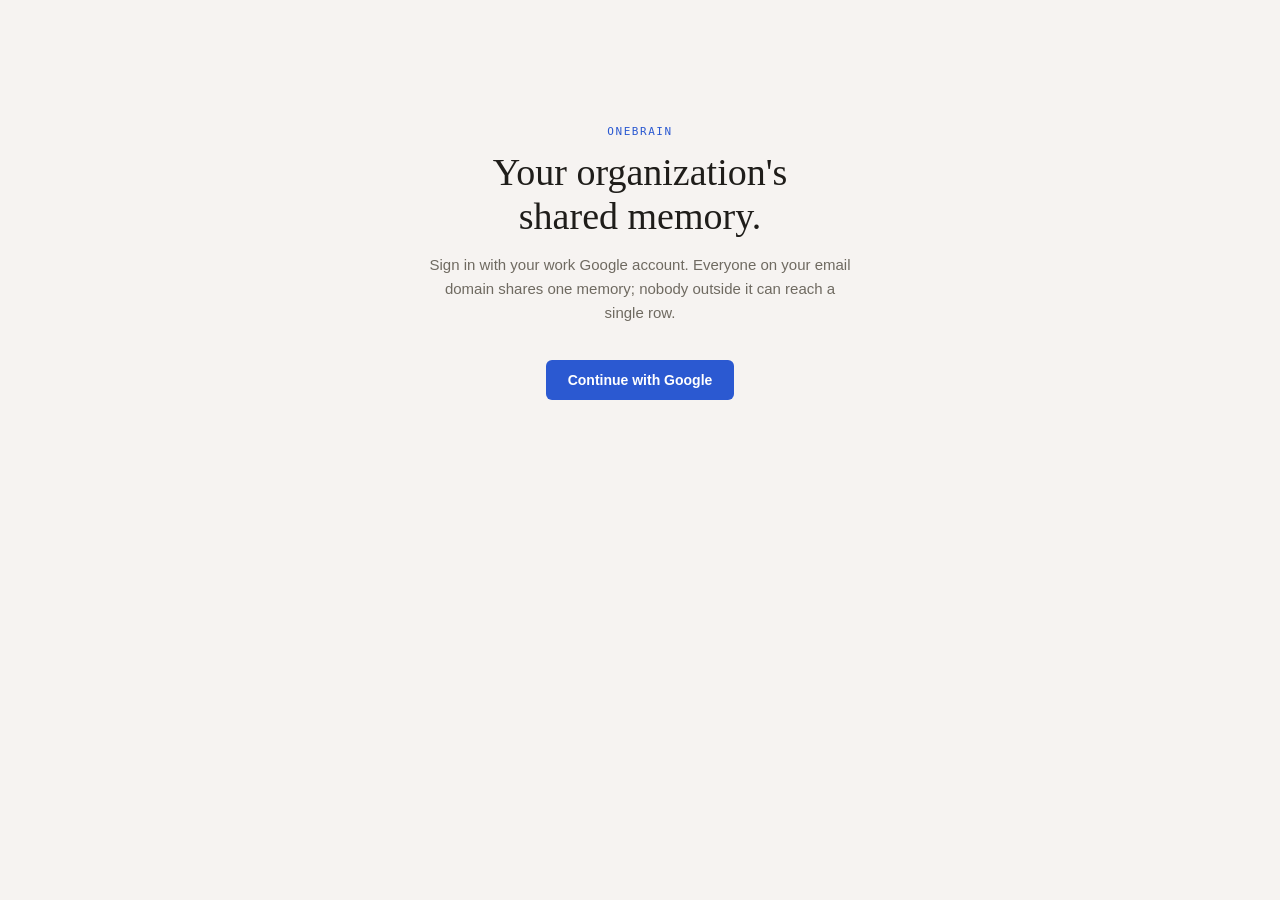
==== index.html @ c061d456 "one app: index is a pure sign-in router; the shell UI retires" ====
<!doctype html>
<html lang="en">
<head>
<meta charset="utf-8" />
<meta name="viewport" content="width=device-width, initial-scale=1" />
<meta name="color-scheme" content="light" />
<meta name="theme-color" content="#f6f3f1" />
<link rel="icon" href="data:image/svg+xml,%3Csvg xmlns='http://www.w3.org/2000/svg' viewBox='0 0 32 32'%3E%3Cpath d='M16 3 30 27H2Z' fill='%232b59d1'/%3E%3C/svg%3E" />
<title>OneBrain</title>
<meta name="description" content="Your organization's shared memory." />
<style>
  :root{--paper:#f6f3f1;--ink:#1f1d1a;--muted:#6f6a61;--lake:#2b59d1;
    --serif:"Source Serif 4",Georgia,serif;
    --mono:"IBM Plex Mono",ui-monospace,Menlo,monospace;
    --sans:-apple-system,BlinkMacSystemFont,"Segoe UI",Roboto,Helvetica,Arial,sans-serif}
  body{margin:0;background:var(--paper);color:var(--ink);font:16px/1.6 var(--sans)}
  main{max-width:430px;margin:14vh auto;padding:0 24px;text-align:center}
  .eyebrow{font:500 11px/1 var(--mono);letter-spacing:.14em;text-transform:uppercase;color:var(--lake)}
  h1{font:400 38px/1.15 var(--serif);margin:14px 0 12px;text-wrap:balance}
  p{color:var(--muted);font-size:15px}
  button{font:600 14px var(--sans);background:var(--lake);color:#fff;border:0;border-radius:6px;
    padding:12px 22px;cursor:pointer;margin-top:20px}
  button:focus-visible{outline:2px solid var(--lake);outline-offset:2px}
  .status{font-size:13px;color:var(--muted);min-height:1.2em;margin-top:12px}
</style>
</head>
<body>
<main>
  <p class="eyebrow">OneBrain</p>
  <h1>Your organization's shared&nbsp;memory.</h1>
  <p>Sign in with your work Google account. Everyone on your email domain shares
    one memory; nobody outside it can reach a single row.</p>
  <button id="google">Continue with Google</button>
  <p class="status" id="status"></p>
</main>
<script type="module">
  // Pure entrance: sign in, then route — unfinished org -> the setup wizard,
  // established org -> the dashboard. One app, one look.
  import { createClient } from "https://esm.sh/@supabase/supabase-js@2";
  const SUPA = "https://epjkzltwyfexiunbmbel.supabase.co";
  const cfg = await fetch(`${SUPA}/functions/v1/api/config`).then((r) => r.json());
  const sb = createClient(cfg.supabase_url, cfg.supabase_anon_key);
  const st = document.getElementById("status");

  async function route() {
    const { data: { session } } = await sb.auth.getSession();
    if (!session) return false;
    st.textContent = "Signed in — loading…";
    try {
      const { data: ob } = await sb.from("onboarding").select("completed_at").maybeSingle();
      location.replace(ob?.completed_at ? "./app.html" : "./onboard.html");
    } catch {
      location.replace("./app.html");
    }
    return true;
  }

  document.getElementById("google").addEventListener("click", async () => {
    st.textContent = "Redirecting to Google…";
    const { error } = await sb.auth.signInWithOAuth({
      provider: "google",
      options: { redirectTo: location.origin + location.pathname },
    });
    if (error) st.textContent = error.message;
  });

  if (!(await route())) sb.auth.onAuthStateChange((_e, s) => { if (s) route(); });
</script>
</body>
</html>
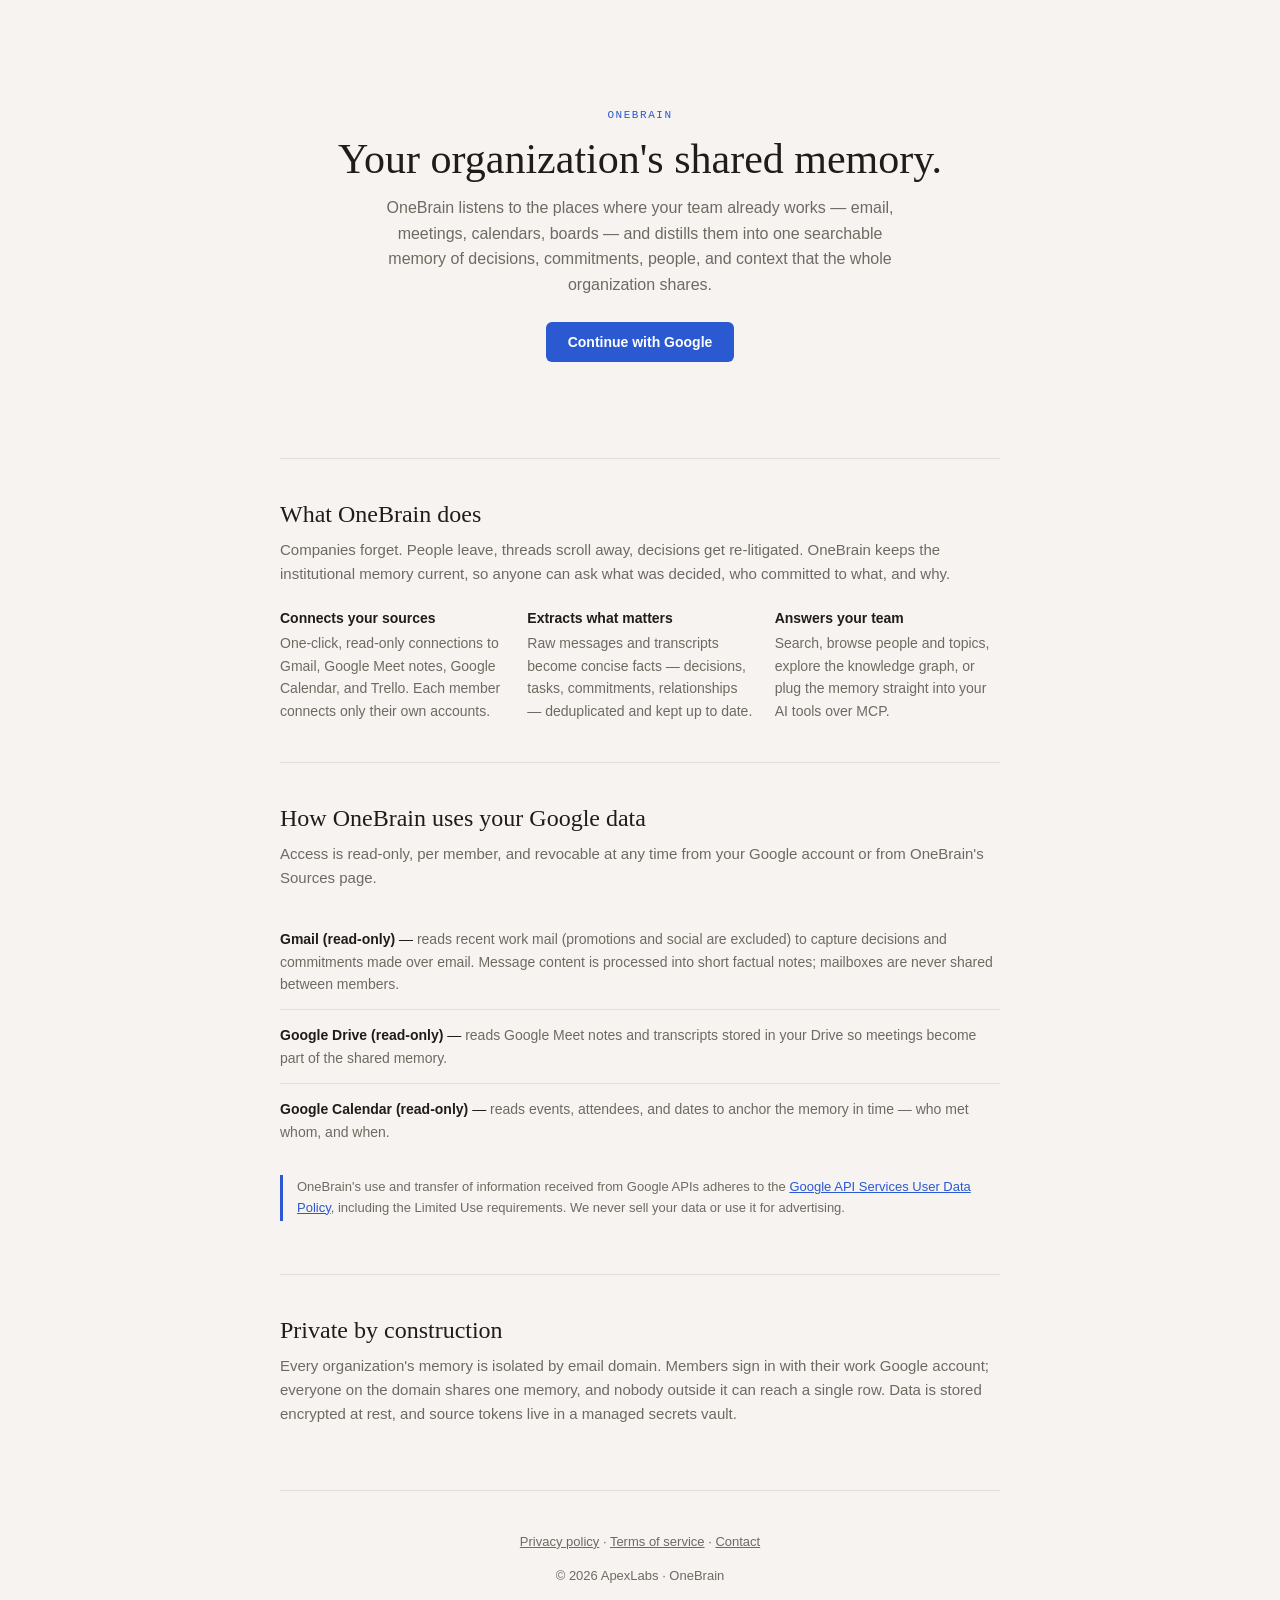
==== commit 724f15e9: "sync from apxlbz/onebrain@6553599da48b95d5b0bb5cdc28d0bb2866c44f01" ====
--- a/index.html
+++ b/index.html
@@ -6,39 +6,118 @@
 <meta name="color-scheme" content="light" />
 <meta name="theme-color" content="#f6f3f1" />
 <link rel="icon" href="data:image/svg+xml,%3Csvg xmlns='http://www.w3.org/2000/svg' viewBox='0 0 32 32'%3E%3Cpath d='M16 3 30 27H2Z' fill='%232b59d1'/%3E%3C/svg%3E" />
-<title>OneBrain</title>
-<meta name="description" content="Your organization's shared memory." />
+<title>OneBrain — your organization's shared memory</title>
+<meta name="description" content="OneBrain turns your team's email, meetings, calendar, and boards into one searchable organizational memory — decisions, commitments, and context, available to everyone on your domain." />
 <style>
-  :root{--paper:#f6f3f1;--ink:#1f1d1a;--muted:#6f6a61;--lake:#2b59d1;
+  :root{--paper:#f6f3f1;--ink:#1f1d1a;--muted:#6f6a61;--lake:#2b59d1;--line:#e4ded6;
     --serif:"Source Serif 4",Georgia,serif;
     --mono:"IBM Plex Mono",ui-monospace,Menlo,monospace;
     --sans:-apple-system,BlinkMacSystemFont,"Segoe UI",Roboto,Helvetica,Arial,sans-serif}
   body{margin:0;background:var(--paper);color:var(--ink);font:16px/1.6 var(--sans)}
-  main{max-width:430px;margin:14vh auto;padding:0 24px;text-align:center}
+  a{color:var(--lake)}
+  main{max-width:720px;margin:0 auto;padding:0 24px}
+  header.hero{text-align:center;padding:11vh 0 56px}
   .eyebrow{font:500 11px/1 var(--mono);letter-spacing:.14em;text-transform:uppercase;color:var(--lake)}
-  h1{font:400 38px/1.15 var(--serif);margin:14px 0 12px;text-wrap:balance}
-  p{color:var(--muted);font-size:15px}
+  h1{font:400 42px/1.15 var(--serif);margin:14px 0 12px;text-wrap:balance}
+  .sub{color:var(--muted);font-size:16px;max-width:520px;margin:0 auto}
   button{font:600 14px var(--sans);background:var(--lake);color:#fff;border:0;border-radius:6px;
-    padding:12px 22px;cursor:pointer;margin-top:20px}
+    padding:12px 22px;cursor:pointer;margin-top:24px}
   button:focus-visible{outline:2px solid var(--lake);outline-offset:2px}
   .status{font-size:13px;color:var(--muted);min-height:1.2em;margin-top:12px}
+  section{border-top:1px solid var(--line);padding:40px 0}
+  h2{font:400 24px/1.3 var(--serif);margin:0 0 8px}
+  .lead{color:var(--muted);margin:0 0 24px;font-size:15px}
+  .grid{display:grid;grid-template-columns:repeat(auto-fit,minmax(200px,1fr));gap:22px}
+  .cell h3{font:600 14px var(--sans);margin:0 0 6px}
+  .cell p{color:var(--muted);font-size:14px;margin:0}
+  ul.data{list-style:none;margin:0;padding:0}
+  ul.data li{padding:14px 0;border-bottom:1px solid var(--line);font-size:14px}
+  ul.data li:last-child{border-bottom:0}
+  ul.data b{font-weight:600}
+  ul.data span{color:var(--muted)}
+  .limited{font-size:13px;color:var(--muted);border-left:3px solid var(--lake);
+    padding:2px 0 2px 14px;margin-top:18px}
+  footer{border-top:1px solid var(--line);padding:28px 0 48px;text-align:center;
+    color:var(--muted);font-size:13px}
+  footer a{color:var(--muted)}
 </style>
 </head>
 <body>
 <main>
-  <p class="eyebrow">OneBrain</p>
-  <h1>Your organization's shared&nbsp;memory.</h1>
-  <p>Sign in with your work Google account. Everyone on your email domain shares
-    one memory; nobody outside it can reach a single row.</p>
-  <button id="google">Continue with Google</button>
-  <p class="status" id="status"></p>
+  <header class="hero">
+    <p class="eyebrow">OneBrain</p>
+    <h1>Your organization's shared&nbsp;memory.</h1>
+    <p class="sub">OneBrain listens to the places where your team already works — email,
+      meetings, calendars, boards — and distills them into one searchable memory of
+      decisions, commitments, people, and context that the whole organization shares.</p>
+    <button id="google">Continue with Google</button>
+    <p class="status" id="status"></p>
+  </header>
+
+  <section>
+    <h2>What OneBrain does</h2>
+    <p class="lead">Companies forget. People leave, threads scroll away, decisions get
+      re-litigated. OneBrain keeps the institutional memory current, so anyone can ask
+      what was decided, who committed to what, and why.</p>
+    <div class="grid">
+      <div class="cell">
+        <h3>Connects your sources</h3>
+        <p>One-click, read-only connections to Gmail, Google Meet notes, Google Calendar,
+          and Trello. Each member connects only their own accounts.</p>
+      </div>
+      <div class="cell">
+        <h3>Extracts what matters</h3>
+        <p>Raw messages and transcripts become concise facts — decisions, tasks,
+          commitments, relationships — deduplicated and kept up to date.</p>
+      </div>
+      <div class="cell">
+        <h3>Answers your team</h3>
+        <p>Search, browse people and topics, explore the knowledge graph, or plug the
+          memory straight into your AI tools over MCP.</p>
+      </div>
+    </div>
+  </section>
+
+  <section id="google-data">
+    <h2>How OneBrain uses your Google data</h2>
+    <p class="lead">Access is read-only, per member, and revocable at any time from your
+      Google account or from OneBrain's Sources page.</p>
+    <ul class="data">
+      <li><b>Gmail (read-only)</b> — <span>reads recent work mail (promotions and social
+        are excluded) to capture decisions and commitments made over email. Message
+        content is processed into short factual notes; mailboxes are never shared
+        between members.</span></li>
+      <li><b>Google Drive (read-only)</b> — <span>reads Google Meet notes and transcripts
+        stored in your Drive so meetings become part of the shared memory.</span></li>
+      <li><b>Google Calendar (read-only)</b> — <span>reads events, attendees, and dates to
+        anchor the memory in time — who met whom, and when.</span></li>
+    </ul>
+    <p class="limited">OneBrain's use and transfer of information received from Google APIs
+      adheres to the <a href="https://developers.google.com/terms/api-services-user-data-policy"
+      rel="noopener" target="_blank">Google API Services User Data Policy</a>, including the
+      Limited Use requirements. We never sell your data or use it for advertising.</p>
+  </section>
+
+  <section>
+    <h2>Private by construction</h2>
+    <p class="lead">Every organization's memory is isolated by email domain. Members sign
+      in with their work Google account; everyone on the domain shares one memory, and
+      nobody outside it can reach a single row. Data is stored encrypted at rest, and
+      source tokens live in a managed secrets vault.</p>
+  </section>
+
+  <footer>
+    <p><a href="./privacy.html">Privacy policy</a> · <a href="./terms.html">Terms of service</a>
+      · <a href="mailto:or@apxlbz.com">Contact</a></p>
+    <p>© 2026 ApexLabs · OneBrain</p>
+  </footer>
 </main>
 <script type="module">
-  // Pure entrance: sign in, then route — unfinished org -> the setup wizard,
-  // established org -> the dashboard. One app, one look.
+  // Public landing page. Signed-in visitors are routed onward — unfinished org
+  // -> the setup wizard, established org -> the dashboard. One app, one look.
   import { createClient } from "https://esm.sh/@supabase/supabase-js@2";
-  const SUPA = "https://epjkzltwyfexiunbmbel.supabase.co";
-  const cfg = await fetch(`${SUPA}/functions/v1/api/config`).then((r) => r.json());
+  import { FN } from "./env.js?v=1";
+  const cfg = await fetch(`${FN}/api/config`).then((r) => r.json());
   const sb = createClient(cfg.supabase_url, cfg.supabase_anon_key);
   const st = document.getElementById("status");
 
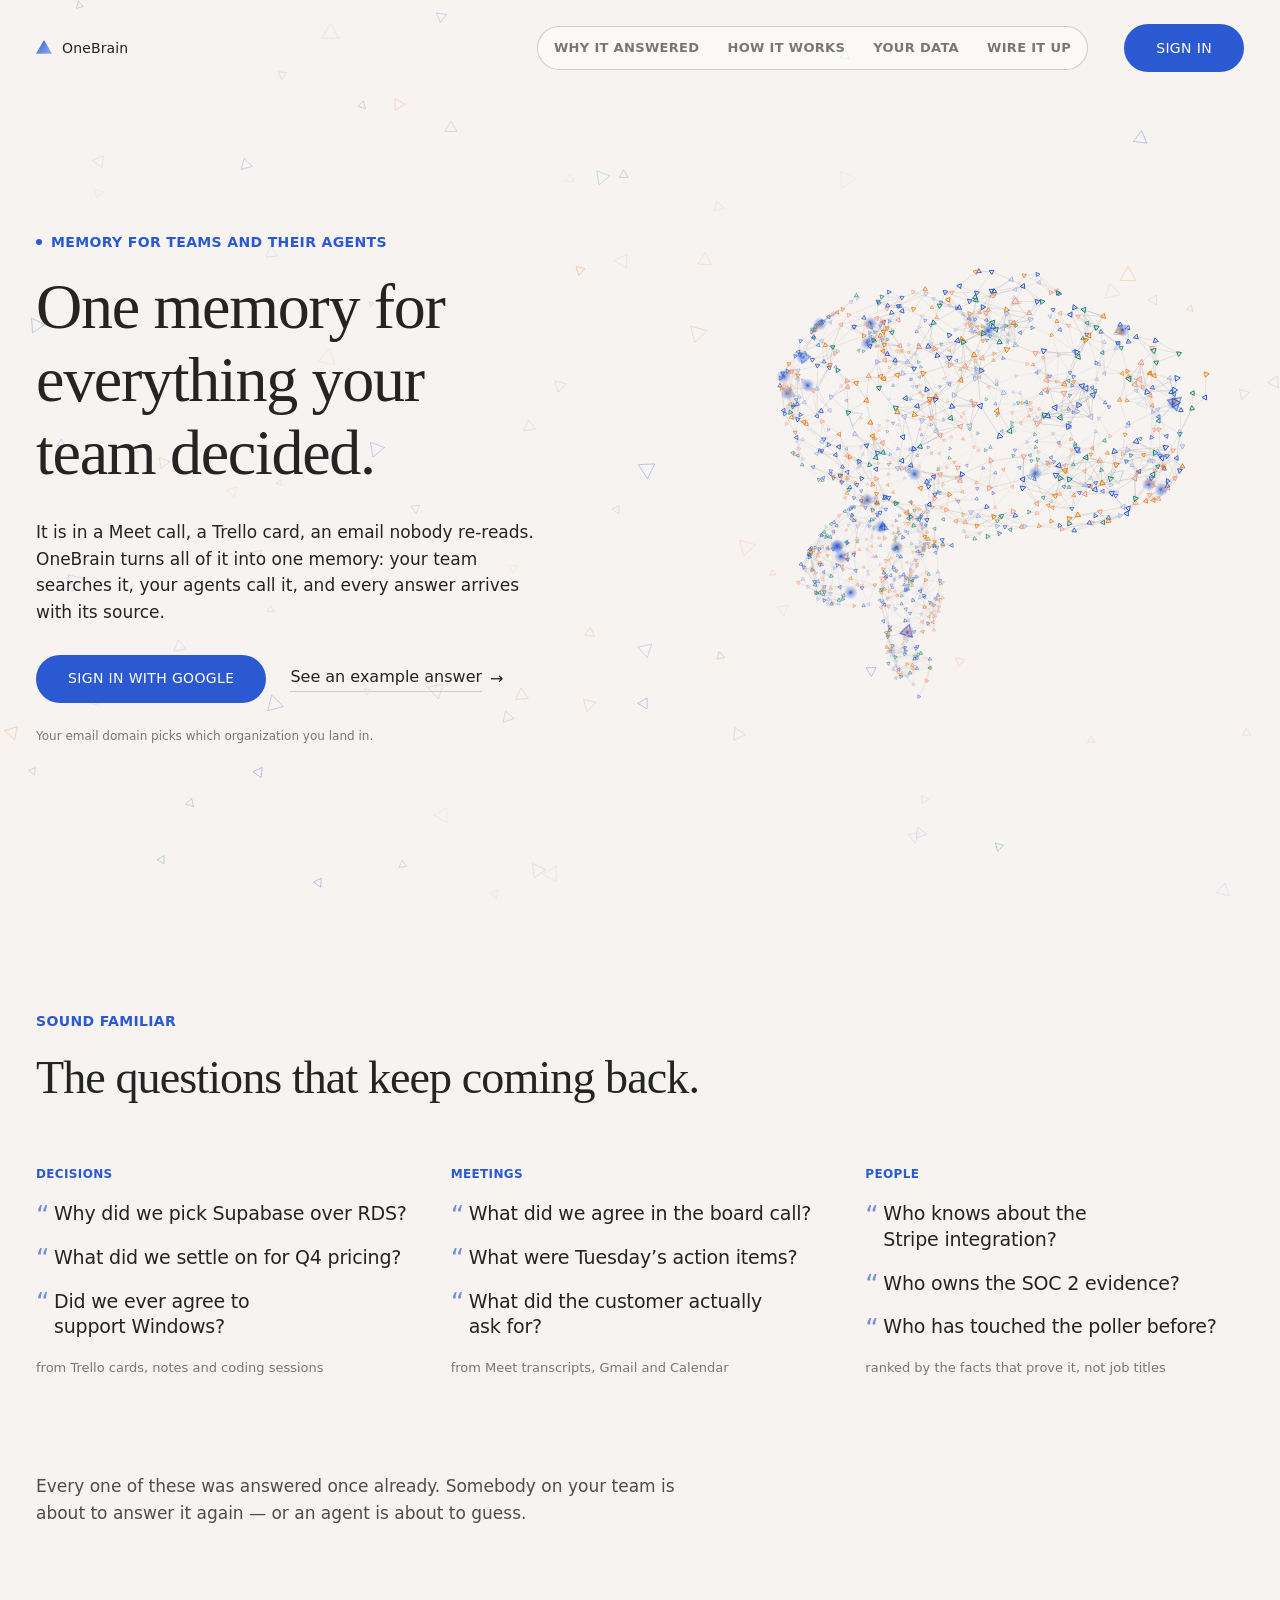
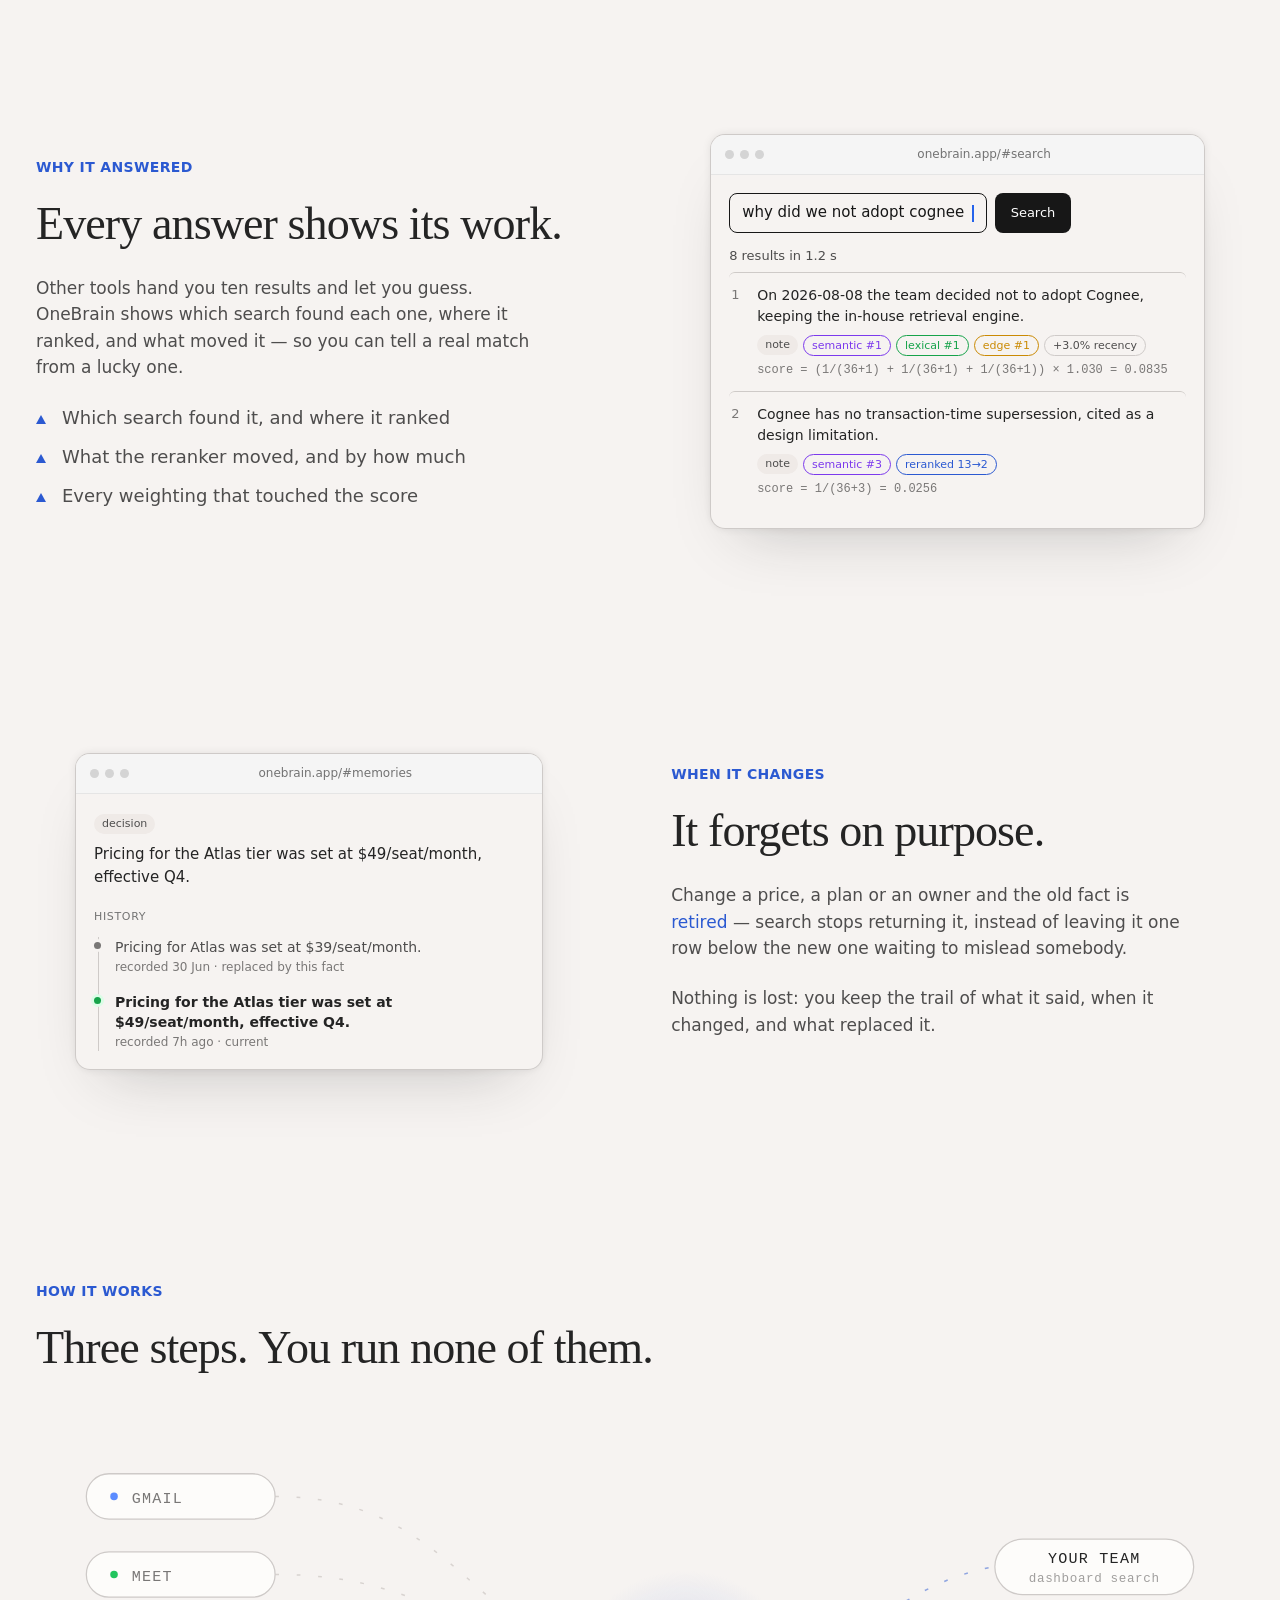
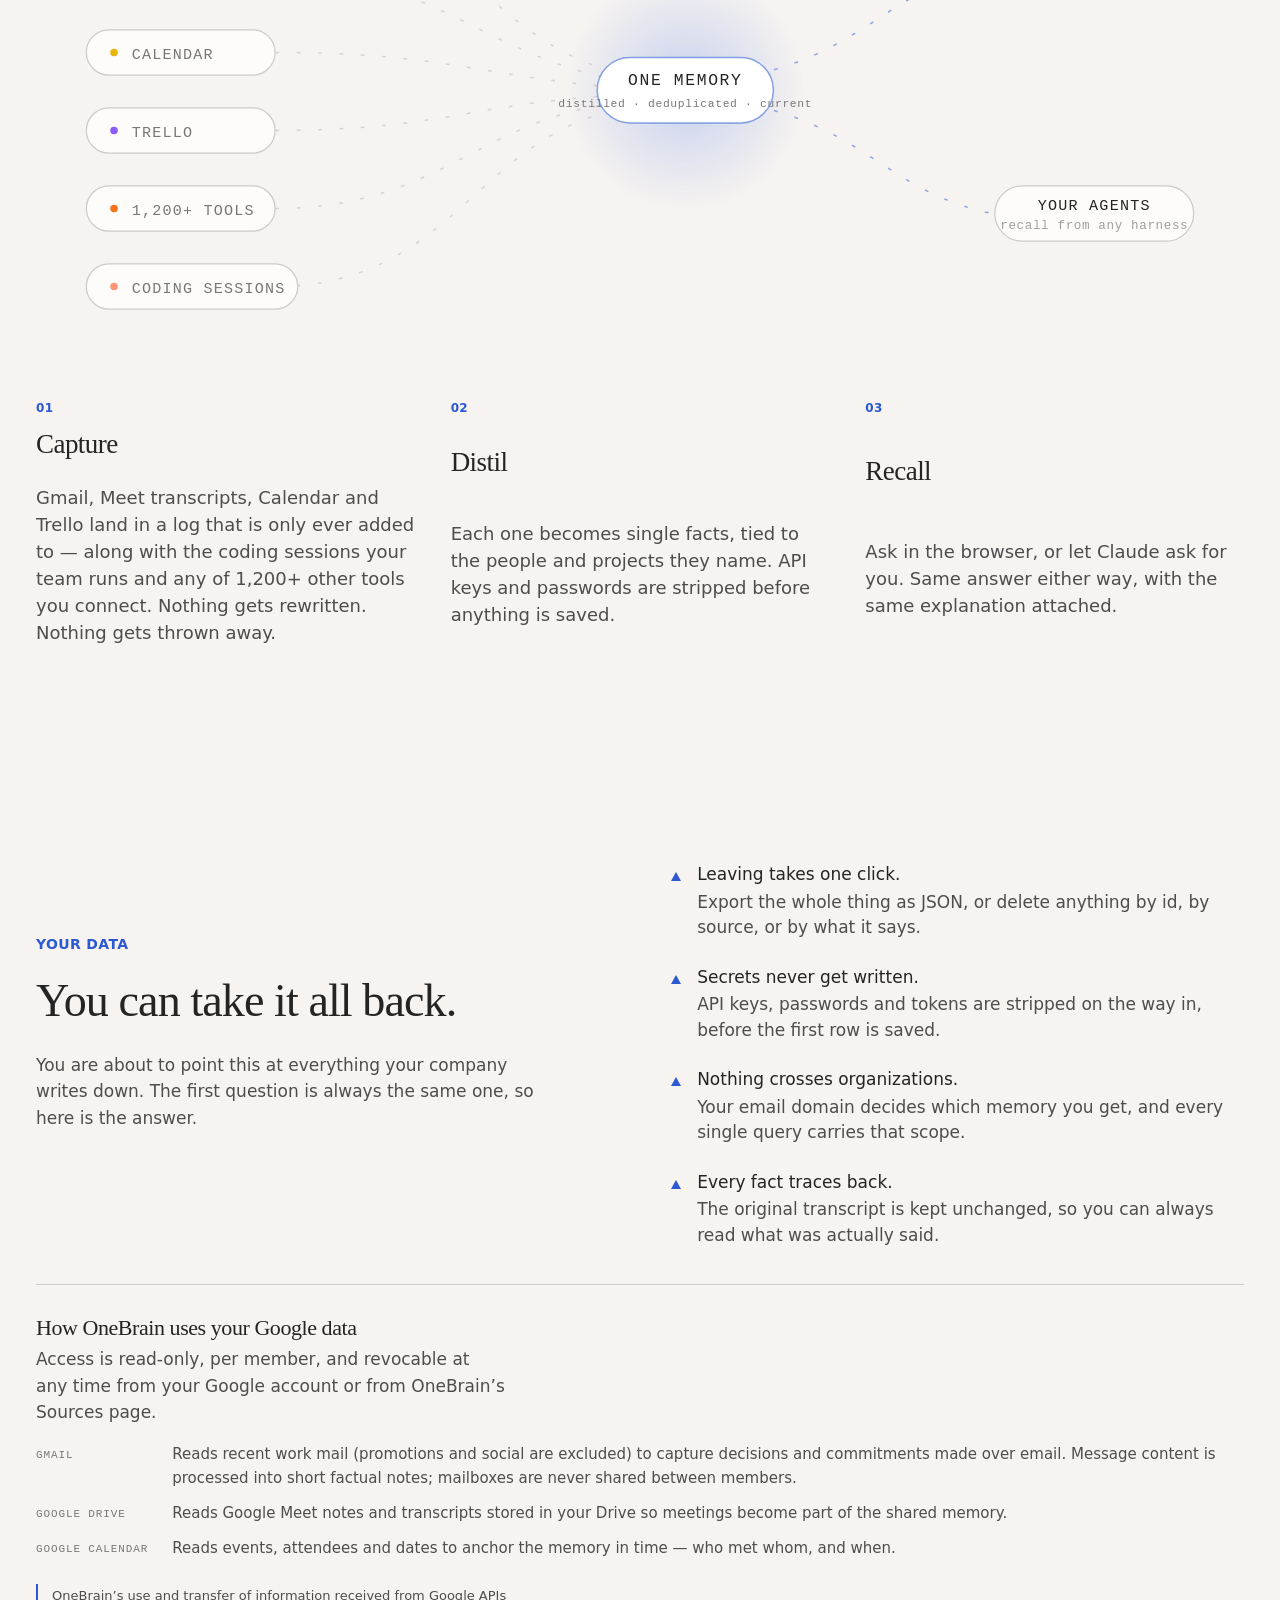
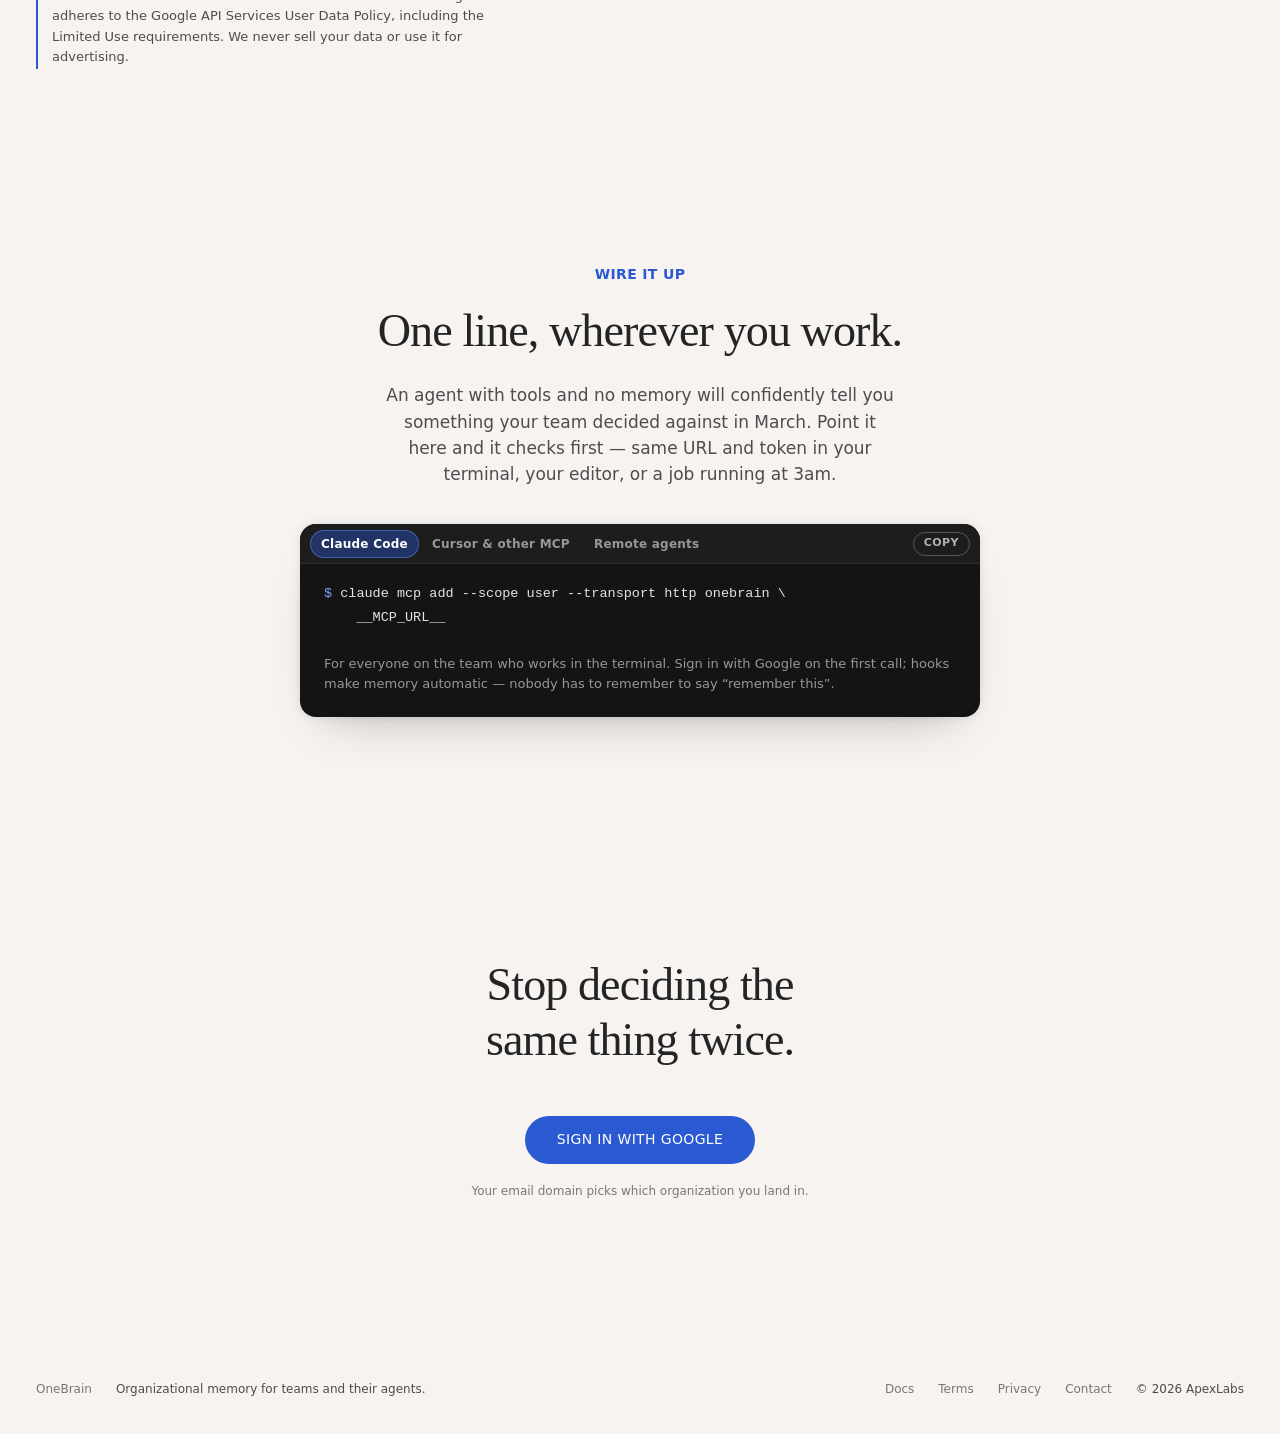
==== commit 2acaa5d2: "sync from apxlbz/onebrain@443e205cbefc21777c74fcb628991d5e7218bdd0" ====
--- a/index.html
+++ b/index.html
@@ -6,144 +6,480 @@
 <meta name="color-scheme" content="light" />
 <meta name="theme-color" content="#f6f3f1" />
 <link rel="icon" href="data:image/svg+xml,%3Csvg xmlns='http://www.w3.org/2000/svg' viewBox='0 0 32 32'%3E%3Cpath d='M16 3 30 27H2Z' fill='%232b59d1'/%3E%3C/svg%3E" />
-<title>OneBrain — your organization's shared memory</title>
-<meta name="description" content="OneBrain turns your team's email, meetings, calendar, and boards into one searchable organizational memory — decisions, commitments, and context, available to everyone on your domain." />
+<meta property="og:type" content="website" />
+<meta property="og:title" content="OneBrain — one memory for everything your team decided" />
+<meta property="og:description" content="One memory your team searches and your agents call. OneBrain turns Gmail, Google Meet, Calendar and Trello into answers that arrive with their source." />
+<title>OneBrain — one memory for everything your team decided</title>
+<meta name="description" content="One memory your team searches and your agents call. OneBrain turns Gmail, Google Meet, Calendar and Trello into answers that arrive with their source." />
+<link rel="stylesheet" href="./app.css?v=3" />
+<link rel="stylesheet" href="./home.css?v=3" />
 <style>
-  :root{--paper:#f6f3f1;--ink:#1f1d1a;--muted:#6f6a61;--lake:#2b59d1;--line:#e4ded6;
-    --serif:"Source Serif 4",Georgia,serif;
-    --mono:"IBM Plex Mono",ui-monospace,Menlo,monospace;
-    --sans:-apple-system,BlinkMacSystemFont,"Segoe UI",Roboto,Helvetica,Arial,sans-serif}
-  body{margin:0;background:var(--paper);color:var(--ink);font:16px/1.6 var(--sans)}
-  a{color:var(--lake)}
-  main{max-width:720px;margin:0 auto;padding:0 24px}
-  header.hero{text-align:center;padding:11vh 0 56px}
-  .eyebrow{font:500 11px/1 var(--mono);letter-spacing:.14em;text-transform:uppercase;color:var(--lake)}
-  h1{font:400 42px/1.15 var(--serif);margin:14px 0 12px;text-wrap:balance}
-  .sub{color:var(--muted);font-size:16px;max-width:520px;margin:0 auto}
-  button{font:600 14px var(--sans);background:var(--lake);color:#fff;border:0;border-radius:6px;
-    padding:12px 22px;cursor:pointer;margin-top:24px}
-  button:focus-visible{outline:2px solid var(--lake);outline-offset:2px}
-  .status{font-size:13px;color:var(--muted);min-height:1.2em;margin-top:12px}
-  section{border-top:1px solid var(--line);padding:40px 0}
-  h2{font:400 24px/1.3 var(--serif);margin:0 0 8px}
-  .lead{color:var(--muted);margin:0 0 24px;font-size:15px}
-  .grid{display:grid;grid-template-columns:repeat(auto-fit,minmax(200px,1fr));gap:22px}
-  .cell h3{font:600 14px var(--sans);margin:0 0 6px}
-  .cell p{color:var(--muted);font-size:14px;margin:0}
-  ul.data{list-style:none;margin:0;padding:0}
-  ul.data li{padding:14px 0;border-bottom:1px solid var(--line);font-size:14px}
-  ul.data li:last-child{border-bottom:0}
-  ul.data b{font-weight:600}
-  ul.data span{color:var(--muted)}
-  .limited{font-size:13px;color:var(--muted);border-left:3px solid var(--lake);
-    padding:2px 0 2px 14px;margin-top:18px}
-  footer{border-top:1px solid var(--line);padding:28px 0 48px;text-align:center;
-    color:var(--muted);font-size:13px}
-  footer a{color:var(--muted)}
+  /* The Google data-use disclosure Google's branding review requires. Set
+     as a hairline table inside the "Your data" band, in that band's voice. */
+  .gdata { margin-top:var(--u6); padding-top:var(--u5);
+    border-top:1px solid var(--color-ash-line); }
+  .gdata h3 { font-size:22px; font-weight:400; margin:0 0 6px; }
+  .gdata .lede { margin-bottom:var(--u3); }
+  .gdata dl { margin:0; display:grid; grid-template-columns:max-content 1fr;
+    gap:12px var(--u4); font-size:15px; font-weight:200; line-height:1.55; }
+  .gdata dt { font-family:ui-monospace, SFMono-Regular, Menlo, monospace;
+    font-size:11px; letter-spacing:.08em; text-transform:uppercase;
+    color:var(--color-ash-gray); padding-top:4px; white-space:nowrap; }
+  .gdata dd { margin:0; color:var(--color-silver-mist); }
+  .limited { font-size:13px; line-height:1.55; color:var(--color-silver-mist);
+    border-left:2px solid var(--color-electric-iris); padding:2px 0 2px 14px;
+    margin:var(--u4) 0 0; max-width:60ch; }
+  .foot .copy { margin-left:0; }
+  @media (max-width:640px) { .gdata dl { grid-template-columns:1fr; gap:4px; }
+    .gdata dd { margin-bottom:10px; } }
 </style>
 </head>
-<body>
-<main>
-  <header class="hero">
-    <p class="eyebrow">OneBrain</p>
-    <h1>Your organization's shared&nbsp;memory.</h1>
-    <p class="sub">OneBrain listens to the places where your team already works — email,
-      meetings, calendars, boards — and distills them into one searchable memory of
-      decisions, commitments, people, and context that the whole organization shares.</p>
-    <button id="google">Continue with Google</button>
-    <p class="status" id="status"></p>
-  </header>
-
-  <section>
-    <h2>What OneBrain does</h2>
-    <p class="lead">Companies forget. People leave, threads scroll away, decisions get
-      re-litigated. OneBrain keeps the institutional memory current, so anyone can ask
-      what was decided, who committed to what, and why.</p>
-    <div class="grid">
-      <div class="cell">
-        <h3>Connects your sources</h3>
-        <p>One-click, read-only connections to Gmail, Google Meet notes, Google Calendar,
-          and Trello. Each member connects only their own accounts.</p>
-      </div>
-      <div class="cell">
-        <h3>Extracts what matters</h3>
-        <p>Raw messages and transcripts become concise facts — decisions, tasks,
-          commitments, relationships — deduplicated and kept up to date.</p>
-      </div>
-      <div class="cell">
-        <h3>Answers your team</h3>
-        <p>Search, browse people and topics, explore the knowledge graph, or plug the
-          memory straight into your AI tools over MCP.</p>
-      </div>
-    </div>
-  </section>
-
-  <section id="google-data">
-    <h2>How OneBrain uses your Google data</h2>
-    <p class="lead">Access is read-only, per member, and revocable at any time from your
-      Google account or from OneBrain's Sources page.</p>
-    <ul class="data">
-      <li><b>Gmail (read-only)</b> — <span>reads recent work mail (promotions and social
-        are excluded) to capture decisions and commitments made over email. Message
-        content is processed into short factual notes; mailboxes are never shared
-        between members.</span></li>
-      <li><b>Google Drive (read-only)</b> — <span>reads Google Meet notes and transcripts
-        stored in your Drive so meetings become part of the shared memory.</span></li>
-      <li><b>Google Calendar (read-only)</b> — <span>reads events, attendees, and dates to
-        anchor the memory in time — who met whom, and when.</span></li>
+<body class="home">
+
+<a class="skip" href="#ask">Skip to content</a>
+
+<canvas id="ambient" aria-hidden="true"></canvas>
+
+<header class="nav">
+  <a class="navbrand" href="./index.html" translate="no">
+    <span class="mark" aria-hidden="true"></span>
+    <span>OneBrain</span>
+  </a>
+  <nav class="navlinks" aria-label="Page sections">
+    <span class="navpill" aria-hidden="true"></span>
+    <a href="#proof">Why it answered</a>
+    <a href="#how">How it works</a>
+    <a href="#data">Your data</a>
+    <a href="#agents">Wire it up</a>
+  </nav>
+  <a class="cta" href="./app.html" data-signin>Sign in</a>
+</header>
+
+<!-- Hero ------------------------------------------------------------------ -->
+<section class="hero" aria-labelledby="hero-h">
+  <div class="herotext">
+    <p class="eyebrow"><span class="pulse" aria-hidden="true"></span>Memory for teams and their agents</p>
+    <h1 id="hero-h">One memory for<br />everything your<br />team&nbsp;decided.</h1>
+    <p class="sub">
+      It is in a Meet call, a Trello card, an email nobody re-reads. OneBrain
+      turns all of it into one memory: your team searches it, your agents call
+      it, and every answer arrives with its source.
+    </p>
+    <div class="herocta">
+      <a class="btn primary lg" href="./app.html" data-signin>Sign in with Google</a>
+      <a class="textlink" href="#proof"><span class="tl">See an example answer</span><span class="tlarrow" aria-hidden="true">&rarr;</span></a>
+    </div>
+    <p class="note">Your email domain picks which organization you land in.</p>
+  </div>
+  <canvas id="brain" aria-hidden="true"></canvas>
+</section>
+
+<!-- What it is actually for ------------------------------------------------ -->
+<section class="band" id="ask" aria-labelledby="ask-h">
+  <div class="wrap">
+    <p class="eyebrow">Sound familiar</p>
+    <h2 data-words id="ask-h">The questions that keep coming back.</h2>
+    <div class="asks">
+      <div class="reveal">
+        <p class="askhead">Decisions</p>
+        <ul>
+          <li>Why did we pick Supabase over RDS?</li>
+          <li>What did we settle on for Q4 pricing?</li>
+          <li>Did we ever agree to support Windows?</li>
+        </ul>
+        <p class="asksrc">from Trello cards, notes and coding sessions</p>
+      </div>
+      <div class="reveal">
+        <p class="askhead">Meetings</p>
+        <ul>
+          <li>What did we agree in the board call?</li>
+          <li>What were Tuesday&rsquo;s action items?</li>
+          <li>What did the customer actually ask for?</li>
+        </ul>
+        <p class="asksrc">from Meet transcripts, Gmail and Calendar</p>
+      </div>
+      <div class="reveal">
+        <p class="askhead">People</p>
+        <ul>
+          <li>Who knows about the Stripe integration?</li>
+          <li>Who owns the SOC&nbsp;2 evidence?</li>
+          <li>Who has touched the poller before?</li>
+        </ul>
+        <p class="asksrc">ranked by the facts that prove it, not job titles</p>
+      </div>
+    </div>
+    <p class="lede askfoot">Every one of these was answered once already.
+      Somebody on your team is about to answer it again &mdash; or an agent is
+      about to guess.</p>
+  </div>
+</section>
+
+<!-- The differentiator, shown ---------------------------------------------- -->
+<section class="band" id="proof" aria-labelledby="proof-h">
+  <div class="wrap zig">
+    <div class="zigtext">
+      <p class="eyebrow">Why it answered</p>
+      <h2 data-words id="proof-h">Every answer shows its work.</h2>
+      <p class="lede">Other tools hand you ten results and let you guess.
+        OneBrain shows which search found each one, where it ranked, and what
+        moved it &mdash; so you can tell a real match from a lucky one.</p>
+      <ul class="ticks">
+        <li>Which search found it, and where it ranked</li>
+        <li>What the reranker moved, and by how much</li>
+        <li>Every weighting that touched the score</li>
+      </ul>
+    </div>
+    <figure class="mock reveal" aria-hidden="true">
+      <div class="shot">
+        <div class="shotbar">
+          <span class="dots"><i></i><i></i><i></i></span>
+          <span class="shoturl">onebrain.app/#search</span>
+        </div>
+        <div class="shotbody">
+          <div class="fauxrow">
+            <div class="fauxinput">why did we not adopt cognee</div>
+            <span class="fauxgo">Search</span>
+          </div>
+          <p class="dim" style="margin:0 0 6px;font-size:13px">8 results in 1.2&nbsp;s</p>
+
+          <div class="hit">
+            <div class="hrank num">1</div>
+            <div class="hbody">
+              <div class="hc">On 2026-08-08 the team decided not to adopt Cognee,
+                keeping the in-house retrieval engine.</div>
+              <div class="hm">
+                <span class="pill">note</span>
+                <span class="arm semantic">semantic&nbsp;#1</span>
+                <span class="arm lexical">lexical&nbsp;#1</span>
+                <span class="arm edge">edge&nbsp;#1</span>
+                <span class="arm">+3.0% recency</span>
+              </div>
+              <div class="faint mono hsum">score = (1/(36+1) + 1/(36+1) + 1/(36+1)) &times; 1.030 = 0.0835</div>
+            </div>
+          </div>
+
+          <div class="hit">
+            <div class="hrank num">2</div>
+            <div class="hbody">
+              <div class="hc">Cognee has no transaction-time supersession, cited
+                as a design limitation.</div>
+              <div class="hm">
+                <span class="pill">note</span>
+                <span class="arm semantic">semantic&nbsp;#3</span>
+                <span class="arm moved">reranked&nbsp;13&rarr;2</span>
+              </div>
+              <div class="faint mono hsum">score = 1/(36+3) = 0.0256</div>
+            </div>
+          </div>
+        </div>
+      </div>
+    </figure>
+  </div>
+</section>
+
+<!-- Supersession ----------------------------------------------------------- -->
+<section class="band" id="change" aria-labelledby="change-h">
+  <div class="wrap zig flip">
+    <div class="zigtext">
+      <p class="eyebrow">When it changes</p>
+      <h2 data-words id="change-h">It forgets on purpose.</h2>
+      <p class="lede">Change a price, a plan or an owner and the old fact is
+        <em>retired</em> — search stops returning it, instead of leaving it one
+        row below the new one waiting to mislead somebody.</p>
+      <p class="lede">Nothing is lost: you keep the trail of what it said, when
+        it changed, and what replaced it.</p>
+    </div>
+    <figure class="mock reveal" aria-hidden="true">
+      <div class="shot">
+        <div class="shotbar">
+          <span class="dots"><i></i><i></i><i></i></span>
+          <span class="shoturl">onebrain.app/#memories</span>
+        </div>
+        <div class="shotbody">
+          <div class="pill" style="margin-bottom:9px">decision</div>
+          <div style="font-size:15px;line-height:1.55;margin-bottom:4px">Pricing
+            for the Atlas tier was set at $49/seat/month, effective Q4.</div>
+          <h4 style="margin-top:20px">History</h4>
+          <div class="timeline">
+            <div class="tnode past">
+              <div class="tc">Pricing for Atlas was set at $39/seat/month.</div>
+              <div class="tw">recorded 30 Jun &middot; replaced by this fact</div>
+            </div>
+            <div class="tnode now">
+              <div class="tc"><b>Pricing for the Atlas tier was set at
+                $49/seat/month, effective Q4.</b></div>
+              <div class="tw">recorded 7h ago &middot; current</div>
+            </div>
+          </div>
+        </div>
+      </div>
+    </figure>
+  </div>
+</section>
+
+<!-- How -------------------------------------------------------------------- -->
+<section class="band" id="how" aria-labelledby="how-h">
+  <div class="wrap">
+    <p class="eyebrow">How it works</p>
+    <h2 data-words id="how-h">Three steps. You run none of them.</h2>
+    <figure class="pipe reveal" role="img"
+      aria-label="Gmail, Meet, Calendar, Trello, coding sessions and over a thousand other tools flow into one memory, which answers both your team in the dashboard and your agents.">
+      <svg viewBox="0 0 960 400" preserveAspectRatio="xMidYMid meet">
+        <defs>
+          <radialGradient id="hubglow" cx="50%" cy="50%" r="50%">
+            <stop offset="0%" stop-color="#a0b5eb" stop-opacity=".55"/>
+            <stop offset="100%" stop-color="#a0b5eb" stop-opacity="0"/>
+          </radialGradient>
+        </defs>
+
+        <!-- connectors first, so pills sit on top -->
+        <g class="pipe-links">
+          <g class="pl"><path d="M 190 48  C 330 48, 350 160, 462 188"/></g>
+          <g class="pl"><path d="M 190 110 C 320 110, 350 172, 462 194"/></g>
+          <g class="pl"><path d="M 190 172 C 320 172, 350 190, 462 200"/></g>
+          <g class="pl"><path d="M 190 234 C 320 234, 350 212, 462 206"/></g>
+          <g class="pl"><path d="M 190 296 C 320 296, 350 226, 462 212"/></g>
+          <g class="pl"><path d="M 190 358 C 330 358, 350 240, 462 218"/></g>
+          <g class="pl out"><path d="M 570 190 C 660 170, 680 120, 760 104"/></g>
+          <g class="pl out"><path d="M 570 214 C 660 234, 680 284, 760 300"/></g>
+        </g>
+
+        <!-- sources -->
+        <g class="pipe-src">
+          <g class="pn"><rect x="40" y="30"  width="150" height="36" rx="18"/><circle cx="62" cy="48" r="3" fill="#5b8cff"/><text x="76" y="53">GMAIL</text></g>
+          <g class="pn"><rect x="40" y="92"  width="150" height="36" rx="18"/><circle cx="62" cy="110" r="3" fill="#22c55e"/><text x="76" y="115">MEET</text></g>
+          <g class="pn"><rect x="40" y="154" width="150" height="36" rx="18"/><circle cx="62" cy="172" r="3" fill="#eab308"/><text x="76" y="177">CALENDAR</text></g>
+          <g class="pn"><rect x="40" y="216" width="150" height="36" rx="18"/><circle cx="62" cy="234" r="3" fill="#8b5cf6"/><text x="76" y="239">TRELLO</text></g>
+          <g class="pn"><rect x="40" y="278" width="150" height="36" rx="18"/><circle cx="62" cy="296" r="3" fill="#f97316"/><text x="76" y="301">1,200+ TOOLS</text></g>
+          <g class="pn"><rect x="40" y="340" width="168" height="36" rx="18"/><circle cx="62" cy="358" r="3" fill="#ff9473"/><text x="76" y="363">CODING SESSIONS</text></g>
+        </g>
+
+        <!-- the hub -->
+        <g class="pipe-hub">
+          <circle cx="516" cy="202" r="95" fill="url(#hubglow)"/>
+          <rect x="446" y="176" width="140" height="52" rx="26"/>
+          <text x="516" y="198" text-anchor="middle" class="hub-t1">ONE MEMORY</text>
+          <text x="516" y="215" text-anchor="middle" class="hub-t2">distilled &#183; deduplicated &#183; current</text>
+        </g>
+
+        <!-- consumers -->
+        <g class="pipe-dst">
+          <g class="pn"><rect x="762" y="82"  width="158" height="44" rx="22"/><text x="841" y="101" text-anchor="middle">YOUR TEAM</text><text x="841" y="116" text-anchor="middle" class="pn-sub">dashboard search</text></g>
+          <g class="pn"><rect x="762" y="278" width="158" height="44" rx="22"/><text x="841" y="297" text-anchor="middle">YOUR AGENTS</text><text x="841" y="312" text-anchor="middle" class="pn-sub">recall from any harness</text></g>
+        </g>
+      </svg>
+    </figure>
+
+    <ol class="steps">
+      <li class="reveal">
+        <span class="num">01</span>
+        <h3>Capture</h3>
+        <p>Gmail, Meet transcripts, Calendar and Trello land in a log that is
+          only ever added to &mdash; along with the coding sessions your team
+          runs and any of 1,200+ other tools you connect. Nothing gets
+          rewritten. Nothing gets thrown away.</p>
+      </li>
+      <li class="reveal">
+        <span class="num">02</span>
+        <h3>Distil</h3>
+        <p>Each one becomes single facts, tied to the people and projects they
+          name. API keys and passwords are stripped before anything is saved.</p>
+      </li>
+      <li class="reveal">
+        <span class="num">03</span>
+        <h3>Recall</h3>
+        <p>Ask in the browser, or let Claude ask for you. Same answer either
+          way, with the same explanation attached.</p>
+      </li>
+    </ol>
+  </div>
+</section>
+
+<!-- Objections: the first question anyone asks of this ---------------------- -->
+<section class="band" id="data" aria-labelledby="data-h">
+  <div class="wrap zig">
+    <div class="zigtext">
+      <p class="eyebrow">Your data</p>
+      <h2 data-words id="data-h">You can take it all back.</h2>
+      <p class="lede">You are about to point this at everything your company
+        writes down. The first question is always the same one, so here is the
+        answer.</p>
+    </div>
+    <ul class="ticks big">
+      <li><b>Leaving takes one click.</b> Export the whole thing as JSON, or
+        delete anything by id, by source, or by what it says.</li>
+      <li><b>Secrets never get written.</b> API keys, passwords and tokens are
+        stripped on the way in, before the first row is saved.</li>
+      <li><b>Nothing crosses organizations.</b> Your email domain decides which
+        memory you get, and every single query carries that scope.</li>
+      <li><b>Every fact traces back.</b> The original transcript is kept
+        unchanged, so you can always read what was actually said.</li>
     </ul>
-    <p class="limited">OneBrain's use and transfer of information received from Google APIs
-      adheres to the <a href="https://developers.google.com/terms/api-services-user-data-policy"
-      rel="noopener" target="_blank">Google API Services User Data Policy</a>, including the
-      Limited Use requirements. We never sell your data or use it for advertising.</p>
-  </section>
-
-  <section>
-    <h2>Private by construction</h2>
-    <p class="lead">Every organization's memory is isolated by email domain. Members sign
-      in with their work Google account; everyone on the domain shares one memory, and
-      nobody outside it can reach a single row. Data is stored encrypted at rest, and
-      source tokens live in a managed secrets vault.</p>
-  </section>
-
-  <footer>
-    <p><a href="./privacy.html">Privacy policy</a> · <a href="./terms.html">Terms of service</a>
-      · <a href="mailto:or@apxlbz.com">Contact</a></p>
-    <p>© 2026 ApexLabs · OneBrain</p>
-  </footer>
-</main>
+  </div>
+  <div class="wrap gdata reveal" id="google-data">
+    <h3>How OneBrain uses your Google data</h3>
+    <p class="lede">Access is read-only, per member, and revocable at any time
+      from your Google account or from OneBrain&rsquo;s Sources page.</p>
+    <dl>
+      <dt>Gmail</dt>
+      <dd>Reads recent work mail (promotions and social are excluded) to capture
+        decisions and commitments made over email. Message content is processed
+        into short factual notes; mailboxes are never shared between members.</dd>
+      <dt>Google Drive</dt>
+      <dd>Reads Google Meet notes and transcripts stored in your Drive so meetings
+        become part of the shared memory.</dd>
+      <dt>Google Calendar</dt>
+      <dd>Reads events, attendees and dates to anchor the memory in time &mdash;
+        who met whom, and when.</dd>
+    </dl>
+    <p class="limited">OneBrain&rsquo;s use and transfer of information received from
+      Google APIs adheres to the <a href="https://developers.google.com/terms/api-services-user-data-policy"
+      rel="noopener" target="_blank">Google API Services User Data Policy</a>,
+      including the Limited Use requirements. We never sell your data or use it
+      for advertising.</p>
+  </div>
+</section>
+
+<!-- Setup: two audiences, local people and remote agents ------------------ -->
+<section class="band" id="agents" aria-labelledby="agents-h">
+  <div class="wrap narrow center">
+    <p class="eyebrow">Wire it up</p>
+    <h2 data-words id="agents-h">One line, wherever you work.</h2>
+    <p class="lede">An agent with tools and no memory will confidently tell you
+      something your team decided against in March. Point it here and it checks
+      first &mdash; same URL and token in your terminal, your editor, or a job
+      running at 3am.</p>
+
+    <div class="term">
+      <div class="termbar" role="tablist" aria-label="Setup target">
+        <button class="tterm" role="tab" id="t-cc" aria-controls="p-cc"
+          aria-selected="true">Claude Code</button>
+        <button class="tterm" role="tab" id="t-cursor" aria-controls="p-cursor"
+          aria-selected="false">Cursor &amp; other MCP</button>
+        <button class="tterm" role="tab" id="t-rest" aria-controls="p-rest"
+          aria-selected="false">Remote agents</button>
+        <span class="grow"></span>
+        <button class="copy" type="button">Copy</button>
+      </div>
+
+      <div class="termpane" id="p-cc" role="tabpanel" aria-labelledby="t-cc"
+        data-copy="claude mcp add --scope user --transport http onebrain __MCP_URL__">
+<pre class="snippet" tabindex="0"><code translate="no"><span class="prompt">$</span> claude mcp add --scope user --transport http onebrain \
+    <span data-mcp-url>__MCP_URL__</span></code></pre>
+        <p class="termnote">For everyone on the team who works in the terminal.
+          Sign in with Google on the first call; hooks make memory automatic
+          &mdash; nobody has to remember to say &ldquo;remember this&rdquo;.</p>
+      </div>
+
+      <div class="termpane" id="p-cursor" role="tabpanel" aria-labelledby="t-cursor" hidden
+        data-copy='{ "mcpServers": { "onebrain": { "type": "http", "url": "__MCP_URL__" } } }'>
+<pre class="snippet" tabindex="0"><code translate="no">{
+  "mcpServers": {
+    "onebrain": {
+      "type": "http",
+      "url": "<span data-mcp-url>__MCP_URL__</span>"
+    }
+  }
+}</code></pre>
+        <p class="termnote">Any MCP client takes the same URL and signs in the
+          same way. Nothing about OneBrain is specific to one harness.</p>
+      </div>
+
+      <div class="termpane" id="p-rest" role="tabpanel" aria-labelledby="t-rest" hidden
+        data-copy="curl -s __API_URL__/v1/recall -H &quot;Authorization: Bearer $ONEBRAIN_TOKEN&quot; -H 'Content-Type: application/json' -d '{&quot;query&quot;:&quot;why did we not adopt cognee&quot;}'">
+<pre class="snippet" tabindex="0"><code translate="no"><span class="prompt">$</span> curl -s <span data-api-url>__API_URL__</span>/v1/recall \
+    -H "Authorization: Bearer $ONEBRAIN_TOKEN" \
+    -H 'Content-Type: application/json' \
+    -d '{"query":"why did we not adopt cognee"}'</code></pre>
+        <p class="termnote">For agents that never touch a laptop &mdash; CI jobs,
+          cron, a service in your cluster. Plain REST with a personal token from
+          Settings, so a shell hook is one <span class="mono" translate="no">curl</span>.</p>
+      </div>
+    </div>
+  </div>
+</section>
+
+<!-- Close ------------------------------------------------------------------ -->
+<section class="closing" aria-labelledby="close-h">
+  <div class="wrap narrow">
+    <h2 data-words id="close-h">Stop deciding the same thing twice.</h2>
+    <a class="btn primary lg" href="./app.html" data-signin>Sign in with Google</a>
+    <p class="note" style="margin-top:18px">Your email domain picks which
+      organization you land in.</p>
+  </div>
+</section>
+
+<footer class="foot">
+  <span translate="no">OneBrain</span>
+  <span class="dim">Organizational memory for teams and their agents.</span>
+  <span class="grow"></span>
+  <a href="./docs.html">Docs</a>
+  <a href="./terms.html">Terms</a>
+  <a href="./privacy.html">Privacy</a>
+  <a href="mailto:or@apxlbz.com">Contact</a>
+  <span class="dim">&copy; 2026 ApexLabs</span>
+</footer>
+
+<script src="./home.js?v=1"></script>
 <script type="module">
-  // Public landing page. Signed-in visitors are routed onward — unfinished org
-  // -> the setup wizard, established org -> the dashboard. One app, one look.
+  /* Sign-in and routing. The page is the front door for everyone: a visitor
+   * reads it, a member signs in from the button top right. Someone who already
+   * has a session is NOT bounced away — the buttons simply become "Open
+   * OneBrain" — because a home page that vanishes the moment you are logged in
+   * is a page nobody can ever show a colleague. The one exception is the
+   * return leg of Google sign-in itself: that visit exists only to land you in
+   * the product, so it routes onward (unfinished org -> setup, else dashboard). */
   import { createClient } from "https://esm.sh/@supabase/supabase-js@2";
-  import { FN } from "./env.js?v=1";
+  import { FN, SUPA_ORIGIN } from "./env.js?v=1";
+
+  // Per-environment endpoints for the "Wire it up" snippets.
+  const MCP = `${SUPA_ORIGIN}/functions/v1/mcp`;
+  const API = `${SUPA_ORIGIN}/functions/v1/api`;
+  document.querySelectorAll("[data-mcp-url]").forEach((el) => { el.textContent = MCP; });
+  document.querySelectorAll("[data-api-url]").forEach((el) => { el.textContent = API; });
+  document.querySelectorAll("[data-copy]").forEach((el) => {
+    el.dataset.copy = el.dataset.copy.replace(/__MCP_URL__/g, MCP).replace(/__API_URL__/g, API);
+  });
+
+  const returning = /access_token=|provider_token=/.test(location.hash);
+  const buttons = [...document.querySelectorAll("[data-signin]")];
   const cfg = await fetch(`${FN}/api/config`).then((r) => r.json());
   const sb = createClient(cfg.supabase_url, cfg.supabase_anon_key);
-  const st = document.getElementById("status");
-
-  async function route() {
-    const { data: { session } } = await sb.auth.getSession();
-    if (!session) return false;
-    st.textContent = "Signed in — loading…";
+
+  async function destination() {
     try {
       const { data: ob } = await sb.from("onboarding").select("completed_at").maybeSingle();
-      location.replace(ob?.completed_at ? "./app.html" : "./onboard.html");
-    } catch {
-      location.replace("./app.html");
+      return ob?.completed_at ? "./app.html" : "./onboard.html";
+    } catch { return "./app.html"; }
+  }
+
+  function showSignedIn(dest) {
+    for (const b of buttons) {
+      b.setAttribute("href", dest);
+      b.textContent = b.classList.contains("cta") ? "Open OneBrain" : "Open OneBrain";
+      b.removeAttribute("data-signin");
     }
-    return true;
   }
 
-  document.getElementById("google").addEventListener("click", async () => {
-    st.textContent = "Redirecting to Google…";
+  buttons.forEach((b) => b.addEventListener("click", async (e) => {
+    if (!b.hasAttribute("data-signin")) return;     // already routed: a plain link
+    e.preventDefault();
+    b.setAttribute("aria-busy", "true");
     const { error } = await sb.auth.signInWithOAuth({
       provider: "google",
       options: { redirectTo: location.origin + location.pathname },
     });
-    if (error) st.textContent = error.message;
-  });
-
-  if (!(await route())) sb.auth.onAuthStateChange((_e, s) => { if (s) route(); });
+    if (error) { b.removeAttribute("aria-busy"); alert(error.message); }
+  }));
+
+  const { data: { session } } = await sb.auth.getSession();
+  if (session) {
+    const dest = await destination();
+    if (returning) { location.replace(dest); } else { showSignedIn(dest); }
+  } else if (returning) {
+    // The hash is being consumed by supabase-js; route once the session lands.
+    sb.auth.onAuthStateChange(async (_e, s) => { if (s) location.replace(await destination()); });
+  }
 </script>
 </body>
 </html>
--- a/app.css
+++ b/app.css
@@ -0,0 +1,525 @@
+/* OneBrain dashboard.
+ *
+ * Visual system: the Dub design language (styles.refero.design) — a near-white
+ * canvas held together by HAIRLINE BORDERS rather than elevation. The one rule
+ * everything else follows from: containers are defined by a 1px #e5e5e5 border
+ * and a radius, never by a drop shadow. Shadow is reserved for things that
+ * genuinely float above the page (the drawer, the palette), because that is the
+ * only place depth carries information.
+ *
+ * Systems, so nothing is decided ad hoc at the call site:
+ *   colour   monochrome neutrals + exactly ONE accent per surface. Chromatic
+ *            colour is reserved for meaning — retrieval arm, node type,
+ *            severity — and never used as a surface fill.
+ *   radius   a closed four-tier vocabulary: input 6, button 8, card 12,
+ *            large 16, pill 9999. Nothing outside it.
+ *   type     Inter-class UI face, 4px-based scale, 14px canonical for dense
+ *            data (this is a data product, not a marketing page).
+ *   space    4px base unit; 16px card padding; 8px element gap.
+ *   motion   ease-out for enter/exit, nothing over 200ms, and never bare
+ *            ease-in — it delays the first frame, the moment the eye is on it.
+ *
+ * LIGHT ONLY, deliberately. The landing page and onboarding are parchment with
+ * no dark variant, so a dark-mode dashboard meant a viewer whose OS is dark went
+ * light -> light -> dark walking into the product. One surface, one scheme; the
+ * palette parity tests keep the graph, the sign-in pages and the product shot on
+ * it too.
+ */
+
+:root {
+  /* Neutral ramp — the whole system is built out of these.
+     WARM, not grey: these are the Monad parchment values the landing page and
+     onboarding already use, so signing up, setting up and using the product are
+     one continuous surface instead of three. Only the ramp moved; every
+     semantic alias below still points at it, so the structure — border-first,
+     no elevation, chroma reserved for meaning — is untouched. */
+  --white:#f6f3f1;      /* canvas, card surfaces (parchment) */
+  --mist:#efeae7;       /* nested surfaces, hover fills */
+  --ash:#cecac8;        /* THE structural hairline */
+  --smoke:#b9b4b1;      /* emphasis borders, secondary outlines */
+  --silver:#9a9694;     /* light dividers, disabled icons */
+  --fog:#797776;        /* placeholder, disabled text */
+  --steel:#4e4d4d;      /* muted body text, helper labels */
+  --graphite:#3a3938;   /* secondary text, icon strokes */
+  --charcoal:#242424;   /* body text, headings, button fills */
+
+  /* semantic aliases — views reference these, never the ramp directly */
+  --bg:var(--white); --panel:var(--white); --sunk:var(--mist);
+  --ink:var(--charcoal); --muted:var(--steel); --faint:var(--fog);
+  --line:var(--ash); --line-strong:var(--smoke); --hair:var(--mist);
+
+  /* the single accent — highlight only (links, focus, active nav), never a
+     surface fill. Data bars are deliberately monochrome: a full-width blue bar
+     IS a large fill, and the system reserves chroma for meaning. */
+  --accent:#2b59d1;     /* Lake Blue — the one action colour, shared with /home */
+  --focus:#2b59d1;
+  --chart:#4e4d4d;
+
+  /* meaning — one per component, never a surface fill. Shared with /graph so
+     a node keeps its colour across the two views. */
+  --fact:#737373; --entity:#7c3aed; --product:#16a34a; --system:#ea580c;
+  --topic:#ca8a04; --tag:#db2777; --source:#2563eb;
+  --ok:#16a34a; --warn:#ea580c; --err:#dc2626;
+  --tint-ok:#dcfce7; --tint-info:#dbeafe; --tint-warn:#ffedd5; --tint-err:#fee2e2;
+
+  /* space — 4px base */
+  --s1:4px; --s2:8px; --s3:12px; --s4:16px; --s5:20px; --s6:24px; --s8:32px;
+
+  /* radius — closed vocabulary */
+  --r-input:6px; --r-btn:8px; --r-card:12px; --r-lg:16px; --r-pill:9999px;
+
+  --rail:224px; --top:52px; --measure:1200px;
+
+  /* elevation — only for surfaces that actually float */
+  --shadow-sm:rgba(0,0,0,.1) 0 4px 6px -1px, rgba(0,0,0,.1) 0 2px 4px -2px;
+  --shadow-md:rgba(0,0,0,.1) 0 10px 15px -3px, rgba(0,0,0,.1) 0 4px 6px -4px;
+  --shadow-lg:rgba(0,0,0,.09) 0 20px 20px 0;
+
+  /* motion */
+  --ease-out:cubic-bezier(.23,1,.32,1);
+  --t-press:110ms; --t-hover:140ms; --t-enter:190ms;
+}
+
+* { box-sizing:border-box; }
+html, body { margin:0; height:100%; }
+body {
+  background:var(--bg); color:var(--ink);
+  /* Inter is the system's UI face; it is used when installed and degrades to
+     the platform UI font otherwise. Nothing is fetched — a dashboard must not
+     block first paint on a font request, and the CSP forbids external hosts. */
+  font-family:Inter, -apple-system, BlinkMacSystemFont, "Segoe UI", system-ui,
+              "Helvetica Neue", sans-serif;
+  font-size:14px; line-height:1.43;
+  -webkit-font-smoothing:antialiased;
+  touch-action:manipulation;
+}
+a { color:inherit; text-decoration:none; }
+
+/* Numbers are compared down columns constantly here, so tabular figures are
+   the default and proportional is the exception. */
+body, table, .num, .tn, input, kbd { font-variant-numeric:tabular-nums; }
+
+/* Type scale. Display weight (500) starts at 24px and above; below that the
+   system stays at 400/500 body weights. */
+/* Serif display, weight 400 — the landing page's voice, at dashboard scale.
+   Hierarchy comes from size and tracking, never weight. */
+h1 { font-family:ui-serif, Georgia, Cambria, "Times New Roman", serif;
+     font-size:27px; font-weight:400; line-height:1.28; letter-spacing:-.02em;
+     margin:0 0 var(--s1); text-wrap:balance; }
+.sec { font-family:"Geist Mono", ui-monospace, SFMono-Regular, Menlo, monospace;
+       font-size:11px; font-weight:400; letter-spacing:.08em;
+       text-transform:uppercase; color:var(--faint); margin:0 0 var(--s3); }
+.grow { flex:1; }
+.mono { font-family:"Geist Mono", ui-monospace, SFMono-Regular, Menlo, monospace;
+        font-size:12px; }
+.dim { color:var(--muted); }
+.faint { color:var(--faint); }
+.lede { color:var(--muted); margin:0 0 var(--s4); max-width:70ch; text-wrap:pretty; }
+
+.visually-hidden {
+  position:absolute; width:1px; height:1px; margin:-1px; padding:0;
+  overflow:hidden; clip:rect(0 0 0 0); white-space:nowrap; border:0;
+}
+.skip {
+  position:absolute; left:var(--s3); top:-60px; z-index:100;
+  padding:var(--s2) var(--s3); border:1px solid var(--line);
+  border-radius:var(--r-btn); background:var(--panel); box-shadow:var(--shadow-md);
+  transition:top var(--t-enter) var(--ease-out);
+}
+.skip:focus { top:var(--s3); }
+
+/* ---------------------------------------------------------------- focus ring
+
+   One ring, everywhere, on :focus-visible only — so it appears for keyboard
+   users and never as a click artefact. */
+:where(a, button, input, select, textarea, [tabindex]):focus-visible {
+  outline:2px solid var(--focus);
+  outline-offset:2px;
+  border-radius:var(--r-input);
+}
+#view:focus-visible { outline:none; }   /* programmatic focus target, not a control */
+
+/* ---------------------------------------------------------------- nav rail */
+
+#rail {
+  position:fixed; left:0; top:0; bottom:0; width:var(--rail); z-index:6;
+  background:var(--bg); border-right:1px solid var(--line);
+  display:flex; flex-direction:column; padding-bottom:var(--s3);
+}
+.brand { display:flex; align-items:center; gap:var(--s2); height:var(--top);
+  padding:0 var(--s4); font-size:15px; font-weight:500; letter-spacing:-.01em; }
+/* Keyed to --ink/--bg rather than the fixed ramp so the mark inverts with the
+   theme; --charcoal on a #0a0a0a canvas is invisible. */
+.brand .mark { width:18px; height:18px; border-radius:var(--r-input); flex:none;
+  background:var(--ink); position:relative; }
+.brand .mark::after { content:""; position:absolute; inset:5px;
+  border-radius:50%; background:var(--bg); }
+.navgroup { padding:var(--s3) var(--s2) var(--s1); }
+.navlabel { font-size:11px; font-weight:500; letter-spacing:.04em;
+  text-transform:uppercase; color:var(--faint); margin:0; padding:0 var(--s2) 6px; }
+.navitem {
+  display:flex; align-items:center; gap:var(--s2); height:32px; padding:0 var(--s2);
+  border-radius:var(--r-btn); color:var(--muted); font-size:14px; cursor:pointer;
+  transition:background-color var(--t-hover) ease, color var(--t-hover) ease;
+}
+.navitem .ni { width:15px; text-align:center; font-size:12px; opacity:.65; }
+.navitem:hover { background:var(--hair); color:var(--ink); }
+.navitem[aria-current="page"] { background:var(--tint-info); color:var(--ink);
+  font-weight:500; }
+.navitem[aria-current="page"] .ni { opacity:1; }
+.railfoot { margin-top:auto; padding:var(--s3) var(--s4) 0;
+  border-top:1px solid var(--line); font-size:13px; }
+.orgline { color:var(--muted); margin-bottom:2px; white-space:nowrap;
+  overflow:hidden; text-overflow:ellipsis; }
+#account a { color:var(--faint); font-size:13px; }
+#account a:hover { color:var(--ink); }
+
+/* -------------------------------------------------------------- main frame */
+
+#main { margin-left:var(--rail); min-height:100%; display:flex; flex-direction:column; }
+#topbar {
+  position:sticky; top:0; z-index:5; display:flex; align-items:center; gap:var(--s2);
+  height:var(--top); padding:0 var(--s6);
+  background:color-mix(in srgb, var(--bg) 88%, transparent);
+  backdrop-filter:saturate(180%) blur(12px);
+  border-bottom:1px solid var(--line);
+}
+.crumb { font-size:14px; font-weight:500; }
+.view { flex:1; padding:var(--s6); max-width:var(--measure); width:100%; }
+.view.wide { max-width:none; padding:0; }
+
+.kbdbtn { display:inline-flex; align-items:center; height:28px; padding:0 var(--s2);
+  border:1px solid var(--line); border-radius:var(--r-input); background:var(--panel);
+  cursor:pointer; transition:border-color var(--t-hover) ease,
+  background-color var(--t-hover) ease; }
+.kbdbtn:hover { border-color:var(--line-strong); background:var(--hair); }
+kbd { font:inherit; font-size:12px; color:var(--faint); letter-spacing:.02em; }
+
+/* ------------------------------------------------------------- primitives */
+
+button, .btn {
+  display:inline-flex; align-items:center; justify-content:center; gap:6px;
+  height:32px; padding:0 var(--s3); border:1px solid var(--line);
+  border-radius:var(--r-btn); background:var(--panel); color:var(--ink);
+  font:inherit; font-size:13px; font-weight:500; cursor:pointer;
+  transition:border-color var(--t-hover) ease, background-color var(--t-hover) ease,
+             transform var(--t-press) var(--ease-out);
+}
+button:hover, .btn:hover { border-color:var(--line-strong); background:var(--hair); }
+/* Press feedback: the interface confirming it heard you. */
+button:active:not(:disabled), .btn:active { transform:scale(.975); }
+button:disabled { opacity:.45; cursor:default; }
+button.ghost { border-color:transparent; background:none; color:var(--muted);
+  border-radius:var(--r-pill); }
+button.ghost:hover { background:var(--hair); color:var(--ink); }
+/* Exactly one filled action per surface. Keyed to --ink/--bg so it inverts
+   with the theme instead of needing a dark-mode override. */
+button.primary, .btn.primary, .btnlink.primary { background:var(--ink);
+  color:var(--bg); border-color:var(--ink); }
+button.primary:hover, .btn.primary:hover, .btnlink.primary:hover { opacity:.88; }
+
+input, select, textarea {
+  height:32px; padding:0 10px; border:1px solid var(--line);
+  border-radius:var(--r-input); background:var(--panel); color:var(--ink);
+  font:inherit; font-size:13px;
+  transition:border-color var(--t-hover) ease;
+  min-width:0;   /* flex children must be shrinkable or text can't truncate */
+}
+input:hover, select:hover { border-color:var(--line-strong); }
+input:focus { border-color:var(--ink); }
+input::placeholder { color:var(--faint); }
+select { cursor:pointer; padding-right:6px; }
+label.field { display:flex; flex-direction:column; gap:var(--s1); font-size:11px;
+  color:var(--muted); }
+
+.row { display:flex; align-items:center; gap:var(--s2); flex-wrap:wrap; }
+/* Border, not shadow. This is the system's central rule. */
+.card { background:var(--panel); border:1px solid var(--line);
+  border-radius:var(--r-card); padding:var(--s4); }
+.split { display:grid; grid-template-columns:1fr 1fr; gap:var(--s3); }
+@media (max-width:900px) { .split { grid-template-columns:1fr; } }
+
+.pill { display:inline-flex; align-items:center; gap:5px; height:20px; padding:0 8px;
+  border-radius:var(--r-pill); background:var(--hair); color:var(--muted);
+  font-size:11px; white-space:nowrap; }
+.pill .dot { width:6px; height:6px; border-radius:50%; flex:none; }
+.chip { display:inline-flex; align-items:center; gap:5px; height:28px; padding:0 12px;
+  border:1px solid var(--line); border-radius:var(--r-pill); background:var(--panel);
+  font-size:13px; cursor:pointer; user-select:none;
+  transition:border-color var(--t-hover) ease, background-color var(--t-hover) ease; }
+.chip:hover { border-color:var(--line-strong); background:var(--hair); }
+.chip[aria-pressed="true"] { border-color:var(--ink); background:var(--sunk); }
+
+.empty { color:var(--muted); padding:var(--s6) 2px; max-width:64ch; text-wrap:pretty; }
+.empty b { display:block; color:var(--ink); font-weight:500; margin-bottom:2px; }
+.spin { color:var(--faint); padding:var(--s6) 2px; }
+
+/* ------------------------------------------------------------------ tables */
+
+table.t { width:100%; border-collapse:collapse; table-layout:fixed; }
+table.t th { text-align:left; font-size:11px; letter-spacing:.04em;
+  text-transform:uppercase; color:var(--faint); font-weight:500;
+  padding:0 10px 8px; white-space:nowrap; }
+table.t td { padding:10px; border-top:1px solid var(--line); vertical-align:top;
+  overflow-wrap:anywhere; }
+table.t tbody tr { cursor:pointer; transition:background-color var(--t-hover) ease; }
+table.t tbody tr:hover td { background:var(--hair); }
+table.t tbody tr:focus-visible { outline:2px solid var(--focus); outline-offset:-2px; }
+table.t td.tight { white-space:nowrap; color:var(--muted); font-size:13px; }
+.clamp2 { display:-webkit-box; -webkit-line-clamp:2; -webkit-box-orient:vertical;
+  overflow:hidden; }
+
+/* ------------------------------------------------------------------- stats */
+
+.tiles { display:grid; grid-template-columns:repeat(auto-fit,minmax(150px,1fr));
+  gap:var(--s3); }
+.tile { background:var(--panel); border:1px solid var(--line);
+  border-radius:var(--r-card); padding:var(--s4); }
+.tile .tn { font-size:24px; font-weight:500; letter-spacing:-.02em; line-height:1.2; }
+.tile .tl { font-size:13px; color:var(--muted); margin-top:2px; }
+.tile .ts { font-size:12px; color:var(--faint); margin-top:6px; }
+
+/* Column chart / bar list — pure CSS, so there is no chart dependency to ship. */
+.spark { display:flex; align-items:flex-end; justify-content:space-between;
+  gap:3px; height:56px; margin-top:var(--s1); }
+/* Capped so a 14-day series in a wide card reads as a chart rather than a row
+   of slabs; flex-basis 0 keeps every column the same width either way. */
+.spark i { flex:1 1 0; min-width:2px; max-width:26px; border-radius:3px 3px 0 0;
+  background:var(--chart); opacity:.8;
+  transition:background-color var(--t-hover) ease, opacity var(--t-hover) ease; }
+.spark i:hover { background:var(--accent); opacity:1; }
+.spark i.zero { background:var(--line); opacity:1; }
+.barlist { display:grid; gap:var(--s2); }
+.barrow { display:grid; grid-template-columns:minmax(0,120px) 1fr 48px;
+  align-items:center; gap:10px; font-size:13px; border-radius:var(--r-input);
+  transition:background-color var(--t-hover) ease; }
+.barrow[data-bar] { cursor:pointer; }
+.barrow[data-bar]:hover { background:var(--hair); }
+.barrow .bar { height:8px; border-radius:var(--r-pill); background:var(--chart);
+  opacity:.75; min-width:3px;
+  transition:background-color var(--t-hover) ease, opacity var(--t-hover) ease; }
+.barrow[data-bar]:hover .bar { background:var(--accent); opacity:1; }
+.barrow .bn { text-align:right; color:var(--muted); }
+.barrow .bl { white-space:nowrap; overflow:hidden; text-overflow:ellipsis; }
+
+/* ------------------------------------------------------------------ health */
+
+.issue { display:flex; gap:var(--s3); align-items:flex-start; padding:var(--s3) 0;
+  border-top:1px solid var(--line); }
+.issue:first-of-type { border-top:none; padding-top:0; }
+/* Status uses a tinted badge, not a coloured surface. */
+.issue .sev { width:8px; height:8px; border-radius:50%; margin-top:6px; flex:none; }
+.issue .sev.error { background:var(--err); box-shadow:0 0 0 3px var(--tint-err); }
+.issue .sev.warn { background:var(--warn); box-shadow:0 0 0 3px var(--tint-warn); }
+.issue .itxt { min-width:0; }
+.issue .it { font-weight:500; }
+.issue .id2 { color:var(--muted); margin-top:2px; text-wrap:pretty; }
+.issue .ia { margin-left:auto; flex:none; }
+.allclear { display:flex; align-items:flex-start; gap:var(--s3); color:var(--muted);
+  text-wrap:pretty; }
+.allclear .sev { width:8px; height:8px; border-radius:50%; background:var(--ok);
+  box-shadow:0 0 0 3px var(--tint-ok); margin-top:6px; flex:none; }
+
+/* ------------------------------------------------------------------ search */
+
+.searchbar { display:flex; gap:var(--s2); margin-bottom:var(--s3); }
+/* The system's signature: the ONE primary input carries a full-contrast border
+   while every secondary filter stays on the hairline. */
+.searchbar input { flex:1; height:40px; font-size:15px; padding:0 var(--s3);
+  border-color:var(--ink); border-radius:var(--r-btn); }
+.searchbar button { height:40px; padding:0 var(--s4); }
+.knobs { display:flex; gap:var(--s4); flex-wrap:wrap; align-items:flex-end;
+  padding:var(--s3) var(--s4); background:var(--sunk);
+  border:1px solid var(--line); border-radius:var(--r-card);
+  margin-bottom:var(--s4); }
+.knobs .field input, .knobs .field select { height:28px; background:var(--panel); }
+.knobs .toggles { display:flex; gap:var(--s2); flex-wrap:wrap; }
+
+.hit { border-top:1px solid var(--line); padding:var(--s3) var(--s2) var(--s3) 2px;
+  border-radius:var(--r-input); cursor:pointer;
+  transition:background-color var(--t-hover) ease; }
+.hit:first-of-type { border-top:none; }
+.hit:hover { background:var(--hair); }
+.hit .hrank { float:left; width:26px; color:var(--faint); font-size:13px; padding-top:1px; }
+.hit .hbody { margin-left:26px; min-width:0; }
+.hit .hc { line-height:1.5; text-wrap:pretty; }
+.hit .hm { margin-top:var(--s2); display:flex; gap:5px; flex-wrap:wrap;
+  align-items:center; }
+.hit .hsum { margin-top:6px; font-size:12px; }
+
+/* Each chip gets exactly one accent — the arm that earned it. */
+.arm { font-size:11px; line-height:19px; padding:0 8px; border-radius:var(--r-pill);
+  border:1px solid var(--line); color:var(--muted); white-space:nowrap; }
+.arm.semantic { border-color:var(--entity);  color:var(--entity); }
+.arm.lexical  { border-color:var(--product); color:var(--product); }
+.arm.graph    { border-color:var(--system);  color:var(--system); }
+.arm.edge     { border-color:var(--topic);   color:var(--topic); }
+.arm.moved    { border-color:var(--accent);  color:var(--accent); }
+
+/* ------------------------------------------------------------------ drawer */
+
+.drawer { position:fixed; inset:0; z-index:40; background:rgba(10,10,10,.3);
+  animation:fade var(--t-enter) var(--ease-out); }
+.drawer .dpanel {
+  position:absolute; right:0; top:0; bottom:0; width:min(600px,92vw);
+  background:var(--panel); border-left:1px solid var(--line);
+  box-shadow:var(--shadow-lg);
+  overflow:auto; overscroll-behavior:contain;   /* no scroll chaining to the page */
+  padding:var(--s6) var(--s6) 40px;
+  animation:slide-in var(--t-enter) var(--ease-out);
+}
+.dx { position:absolute; right:var(--s3); top:var(--s3); }
+.dsec { margin-top:var(--s6); }
+.kv { display:grid; grid-template-columns:110px minmax(0,1fr); gap:6px var(--s3);
+  font-size:13px; }
+.kv .k { color:var(--muted); }
+.kv .v { overflow-wrap:anywhere; }
+.raw { background:var(--sunk); border:1px solid var(--line);
+  border-radius:var(--r-card); padding:var(--s3);
+  white-space:pre-wrap; overflow-wrap:anywhere;
+  font-family:"Geist Mono", ui-monospace, SFMono-Regular, Menlo, monospace;
+  font-size:12px; line-height:1.5; max-height:280px; overflow:auto;
+  overscroll-behavior:contain; }
+
+/* Supersession chain. The rail is the spine of the fact's life; the marker
+   colour is the only thing that says which state each entry is in. */
+.timeline { border-left:1px solid var(--line); padding-left:var(--s4); margin-left:4px; }
+.tnode { position:relative; padding:0 0 var(--s4); }
+.tnode:last-child { padding-bottom:0; }
+.tnode::before { content:""; position:absolute; left:-21px; top:5px;
+  width:7px; height:7px; border-radius:50%; background:var(--faint);
+  box-shadow:0 0 0 3px var(--panel); }
+.tnode.now::before { background:var(--ok); box-shadow:0 0 0 3px var(--tint-ok); }
+.tnode .tw { font-size:12px; color:var(--faint); margin-top:2px; }
+.tnode .tc { text-wrap:pretty; }
+.tnode.past .tc { color:var(--muted); }
+
+/* --------------------------------------------------------------- palette */
+
+.palette { position:fixed; inset:0; z-index:50; background:rgba(10,10,10,.32);
+  display:flex; justify-content:center; padding-top:14vh;
+  animation:fade var(--t-enter) var(--ease-out); }
+.pbox {
+  width:min(640px,92vw); height:max-content; max-height:66vh;
+  background:var(--panel); border:1px solid var(--line);
+  border-radius:var(--r-lg); overflow:hidden;
+  box-shadow:var(--shadow-lg); display:flex; flex-direction:column;
+  /* Scales up from slightly-small, never from zero — nothing in the physical
+     world appears out of nothing. */
+  animation:pop var(--t-enter) var(--ease-out);
+}
+.pbox input { height:48px; border:none; border-radius:0;
+  border-bottom:1px solid var(--line); font-size:15px; padding:0 var(--s4); }
+.pbox input:hover, .pbox input:focus { border-color:var(--line); }
+.pbox input:focus-visible { outline:none; }
+#presults { overflow:auto; overscroll-behavior:contain; padding:var(--s1); }
+.pitem { display:flex; align-items:center; gap:var(--s2);
+  padding:var(--s2) var(--s3); border-radius:var(--r-btn); cursor:pointer; }
+.pitem[aria-selected="true"], .pitem:hover { background:var(--hair); }
+.pitem .pl { flex:1; min-width:0; white-space:nowrap; overflow:hidden;
+  text-overflow:ellipsis; }
+.pitem .pk { font-size:12px; color:var(--faint); flex:none; }
+
+@keyframes fade { from { opacity:0 } }
+@keyframes slide-in { from { transform:translateX(12px); opacity:0 } }
+@keyframes pop { from { transform:scale(.97) translateY(-4px); opacity:0 } }
+
+/* ------------------------------------------------------------------- graph */
+
+#gframe { width:100%; height:calc(100vh - var(--top)); border:none; display:block; }
+
+/* --------------------------------------------------------------- overrides */
+
+/* `display` on the overlays beats the `hidden` attribute's UA rule, so it has
+   to be restated — otherwise both render open on first paint. */
+[hidden] { display:none !important; }
+
+/* Motion here is feedback, not content: every animation above has a static end
+   state, so switching them off costs nothing but the transition. */
+@media (prefers-reduced-motion: reduce) {
+  *, *::before, *::after {
+    animation-duration:1ms !important;
+    animation-iteration-count:1 !important;
+    transition-duration:1ms !important;
+    scroll-behavior:auto !important;
+  }
+}
+
+@media (max-width:760px) {
+  :root { --rail:0px; }
+  #rail { position:static; width:auto; flex-direction:row; flex-wrap:wrap;
+    align-items:center; gap:var(--s1); border-right:none;
+    border-bottom:1px solid var(--line); padding:0 var(--s3) var(--s2); }
+  .navgroup { padding:0; display:flex; gap:var(--s1); }
+  .navlabel { display:none; }
+  .railfoot { margin:0 0 0 auto; border:none; padding:0; }
+  .view { padding:var(--s4); }
+  #topbar { padding:0 var(--s4); }
+}
+
+/* ------------------------------------------------------------ danger zone */
+
+/* A destructive action has to look different from a safe one, and the panel it
+   lives in has to look different from the panels above it — otherwise "delete
+   everything" is one more grey button in a column of grey buttons. */
+.card.danger { border-color: color-mix(in srgb, var(--err) 45%, var(--line)); }
+.card.danger .sec { color: var(--err); }
+button.destructive { background: var(--err); color: #ffffff; border-color: var(--err); }
+button.destructive:hover:not(:disabled) { background: var(--err); opacity: .88; }
+button.destructive:disabled { background: transparent; color: var(--faint);
+  border-color: var(--line); opacity: 1; }
+
+/* ---------------------------------------------------------------- setup */
+
+/* The wizard reuses the system's meaning colours rather than inventing a
+   palette: a source dot means exactly what a health severity dot means, so a
+   green here and a green on Overview are the same claim. */
+.sdot { width:8px; height:8px; border-radius:50%; flex:none; margin-top:6px;
+  background:var(--err); box-shadow:0 0 0 3px var(--tint-err); }
+.sdot.ok   { background:var(--ok);   box-shadow:0 0 0 3px var(--tint-ok); }
+.sdot.warn { background:var(--warn); box-shadow:0 0 0 3px var(--tint-warn); }
+
+.srclist { display:flex; flex-direction:column; }
+.srcrow { display:flex; align-items:flex-start; justify-content:space-between;
+  gap:var(--s3); padding:var(--s3) 0; border-top:1px solid var(--hair); }
+.srcrow:first-child { border-top:0; }
+.srcmain { display:flex; align-items:flex-start; gap:var(--s2); min-width:0; }
+.srcstate { margin-top:2px; }
+.srcact { flex:none; }
+
+/* A failed check without its remedy is just an accusation, so .chkfix is part
+   of the row, not a tooltip. */
+.chk { padding:var(--s2) 0; border-top:1px solid var(--hair); }
+.chk:first-child { border-top:0; }
+.chkhead { display:flex; align-items:flex-start; gap:var(--s2); flex-wrap:wrap; }
+.chkfix { margin:6px 0 0 20px; color:var(--muted); }
+.pfhead { padding:var(--s2) 0 var(--s3); font-weight:600; }
+.pfhead.ok  { color:var(--ok); }
+.pfhead.bad { color:var(--err); }
+
+.setupcard { border-color: color-mix(in srgb, var(--accent) 40%, var(--line)); }
+/* Shape only — the filled style itself is defined once, with button.primary. */
+.btnlink { display:inline-flex; align-items:center; height:32px; padding:0 14px;
+  border-radius:var(--r-btn); text-decoration:none; border:1px solid var(--line); }
+
+@media (max-width: 640px) {
+  .srcrow { flex-direction:column; align-items:stretch; }
+  .srcact { align-self:flex-start; }
+}
+
+/* Wizard form rows — labels above inputs, because a two-column form collapses
+   badly on a phone and setup is exactly when people are on one. */
+.fieldrow { margin-bottom:var(--s3); max-width:520px; }
+.fieldrow label { display:block; font-weight:500; margin-bottom:6px; }
+.fieldrow input, .fieldrow select { width:100%; }
+.fieldrow .dim { margin:6px 0 0; }
+
+/* Optional-but-unconfigured is not a failure; amber says "you could", red says
+   "this is broken". Keeping them distinct is what stops people ignoring red. */
+.chk.warn .chkfix { color: var(--muted); }
+
+/* Walkthrough steps under a failed service check — the Operations twin of the
+   wizard's Trello walkthrough. Only rendered on failure: a passing check has
+   nothing to walk through. */
+.chksteps { margin:8px 0 2px 18px; padding:0 0 0 14px; }
+.chksteps li { margin:6px 0; color:var(--muted); max-width:64ch; text-wrap:pretty; }
--- a/home.css
+++ b/home.css
@@ -0,0 +1,484 @@
+/* OneBrain landing page — Dala style reference.
+ *
+ * Loaded AFTER app.css, which owns the token NAMES. This file declares the Dala
+ * palette under its own `--color-*` names and re-points app.css's semantic
+ * aliases at them, all scoped to `.home`. Nothing escapes: the dashboard stays
+ * on its own (Dub) system, which is correct — a dense operational surface and a
+ * marketing page want opposite things, and the split is deliberate.
+ *
+ * The rules that actually define this look, from the reference:
+ *   void        #000000 is the design. Not dark grey, and never a panel.
+ *   no chrome   no cards, no borders, no shadows, no elevation. Elements float
+ *               on black separated by whitespace alone.
+ *   scale       hierarchy comes from SIZE and TRACKING, never weight. Every
+ *               headline is weight 400 at 42-113px with -0.04em tracking.
+ *   weight 200  18px body copy is ultra-light. This is the signature and the
+ *               single easiest thing to get wrong.
+ *   one violet  #8052ff is the sole filled action colour, one per view.
+ *               #ffb829 amber carries emphasis labels. Neither is a surface.
+ */
+
+.home {
+  /* Monad palette (styles.refero.design) — warm parchment, editorial serif
+     headings, mono labels, one Lake Blue action. The Dala token NAMES stay and
+     are re-pointed, so every downstream rule retunes itself:
+       void -> parchment · bone-white -> ink · silver-mist -> graphite
+       ash-gray -> smoke · electric-iris & saffron-spark -> lake blue
+     One deliberate deviation: body copy stays Inter, not mono — paragraphs
+     here run long, and mono body is hostile to non-developer readers. Labels,
+     nav and buttons carry the mono voice, per the reference. */
+  --color-void:#f6f3f1;
+  --color-bone-white:#242424;
+  --color-ash-gray:#797776;
+  --color-silver-mist:#4e4d4d;
+  --color-electric-iris:#2b59d1;
+  --color-saffron-spark:#2b59d1;
+  --color-deep-verdant:#15846e;
+  --color-ash-line:#cecac8;
+  --color-periwinkle:#cfdaf5;
+  --color-coral:#ff9473;
+  --color-sky:#a0b5eb;
+
+  /* app.css's semantic aliases, re-pointed */
+  --bg:var(--color-void); --panel:var(--color-void); --sunk:var(--color-void);
+  --ink:var(--color-bone-white); --muted:var(--color-silver-mist);
+  --faint:var(--color-ash-gray);
+  --line:var(--color-ash-line); --line-strong:#b9b4b1; --hair:transparent;
+  --accent:var(--color-electric-iris); --focus:var(--color-electric-iris);
+
+  /* 6px base unit */
+  --u1:6px; --u2:12px; --u3:18px; --u4:24px; --u5:30px; --u6:36px;
+  --u10:60px; --u16:96px; --u20:120px;
+  --radius-cards:40px; --radius-buttons:100px; --radius-full:9999px;
+  --page-max:1280px;
+
+  /* app.css sets `html, body { height:100% }` for the dashboard's full-height
+     shell. On a long scrolling document that caps the body box at one viewport,
+     which is the containing block for position:sticky — so the nav scrolled
+     away the moment you passed the fold. */
+  height:auto; min-height:100vh;
+
+  background:var(--color-void); color:var(--color-bone-white);
+  font-family:Inter, ui-sans-serif, system-ui, -apple-system, BlinkMacSystemFont,
+              "Segoe UI", Roboto, sans-serif;
+  font-size:17px; font-weight:400; line-height:1.5;
+  font-feature-settings:"ss01" on;
+  -webkit-font-smoothing:antialiased;
+}
+.home .grow { flex:1; }
+
+/* Type scale. Weight 400 at every display size — the brand trusts scale, not
+   weight, and bolding a headline here breaks the whole system. */
+.home h1, .home h2, .home h3 { font-weight:400; color:var(--color-bone-white);
+  font-family:ui-serif, Georgia, Cambria, "Times New Roman", serif;
+  text-wrap:balance; }
+/* The reference runs display type to 113px, but that assumes short lines. The
+   line-reveal mask below is `overflow:hidden`, so anything wider than its
+   column is CLIPPED rather than wrapped — sized to fit the widest line here. */
+.home h1 { font-size:clamp(38px, 5vw, 80px); line-height:1.14;
+  letter-spacing:-.02em; margin:0 0 var(--u5); }
+.home h2 { font-size:clamp(30px, 3.6vw, 48px); line-height:1.2;
+  letter-spacing:-.02em; margin:0 0 var(--u4); }
+.home h3 { font-size:27px; line-height:1.15; letter-spacing:-.02em;
+  margin:0 0 var(--u2); }
+/* A reset for unclassed paragraphs only — as `.home p` it outranked
+   `.lede` and `.eyebrow` and collapsed the gaps they set. */
+.home p:not([class]) { margin:0; }
+
+/* Amber, uppercase, above the body copy — the reference's section label. */
+.home .eyebrow { display:inline-flex; align-items:center; gap:9px;
+  font-size:14px; font-weight:600; letter-spacing:.35px; text-transform:uppercase;
+  color:var(--color-saffron-spark); margin:0 0 var(--u3); }
+.pulse { width:6px; height:6px; border-radius:50%;
+  background:var(--color-saffron-spark);
+  box-shadow:0 0 0 0 rgba(43,89,209,.4); animation:pulse 2.6s ease-out infinite; }
+@keyframes pulse { 70%,100% { box-shadow:0 0 0 8px rgba(43,89,209,0) } }
+
+.home .lede, .home .sub { font-size:17px; font-weight:400; line-height:1.55;
+  color:var(--color-bone-white); max-width:30em; text-wrap:pretty; margin:0; }
+.home .lede { color:var(--color-silver-mist); margin:0 0 var(--u4); }
+.home .lede + .lede { margin-top:0; }
+.lede em, .sub em { font-style:normal; color:var(--color-saffron-spark); }
+.home .note { font-size:12px; font-weight:400; line-height:1.5;
+  color:var(--color-ash-gray); margin:0; }
+
+/* ------------------------------------------------------------------ nav */
+
+/* Transparent, sitting directly on black. No border, no backdrop blur. */
+.nav { position:sticky; top:0; z-index:20; display:flex; align-items:center;
+  gap:var(--u6); padding:var(--u4) var(--u6);
+  max-width:var(--page-max); margin:0 auto; background:transparent; }
+.navbrand { display:flex; align-items:center; gap:10px; font-size:14px;
+  font-weight:400; letter-spacing:.01em; color:var(--color-bone-white); }
+/* Angular fragment, echoing the triangles in the constellation. */
+.navbrand .mark { width:16px; height:16px; flex:none;
+  background:linear-gradient(140deg, var(--color-electric-iris),
+                             var(--color-sky));
+  clip-path:polygon(50% 0%, 100% 86%, 0% 86%); }
+/* The links live in a pill (the reference's 24px nav radius) with an indicator
+   that slides to whichever section you are actually reading. Bare text links
+   gave no sense of place on a page this long. */
+.navlinks { position:relative; display:flex; align-items:center; gap:4px;
+  margin-left:auto; padding:5px;
+  border-radius:var(--radius-buttons);
+  background:rgba(255,255,255,.6);
+  box-shadow:inset 0 0 0 1px var(--color-ash-line); }
+.navpill { position:absolute; top:5px; bottom:5px; left:0; width:0;
+  border-radius:calc(var(--radius-buttons) - 5px);
+  background:var(--color-periwinkle);
+  box-shadow:inset 0 0 0 1px rgba(43,89,209,.3);
+  opacity:0; pointer-events:none;
+  transition:transform 380ms var(--ease-out), width 380ms var(--ease-out),
+             opacity 240ms ease; }
+.navpill.on { opacity:1; }
+.navlinks a { position:relative; z-index:1; padding:7px 12px; border-radius:14px;
+  font-size:13px; font-weight:600; letter-spacing:.025em; text-transform:uppercase;
+  color:var(--color-ash-gray); white-space:nowrap;
+  transition:color 200ms ease; }
+.navlinks a:hover { color:var(--color-bone-white); }
+.navlinks a[aria-current="true"] { color:var(--color-bone-white); }
+
+/* The one filled action. Violet pill, never anything else. */
+.cta, .home .btn.primary {
+  display:inline-flex; align-items:center; justify-content:center;
+  height:48px; padding:0 32px; border:none;
+  border-radius:var(--radius-buttons);
+  background:var(--color-electric-iris); color:#ffffff;
+  font-size:14px; font-weight:500; letter-spacing:.025em; text-transform:uppercase;
+  transition:box-shadow 260ms var(--ease-out), transform var(--t-press) var(--ease-out);
+}
+.js .cta[data-reveal-cta] { opacity:0; transform:translateY(-6px) scale(.94);
+  pointer-events:none;
+  transition:opacity 320ms var(--ease-out), transform 320ms var(--ease-out); }
+.js .cta[data-reveal-cta].on { opacity:1; transform:none; pointer-events:auto; }
+.cta:hover, .home .btn.primary:hover {
+  background:var(--color-electric-iris);
+  box-shadow:0 0 24px -4px rgba(43,89,209,.5); opacity:1; }
+.cta:active, .home .btn.primary:active { transform:scale(.97); }
+
+/* The secondary action scrolls the page — so it is a link, not a button. Two
+   button-shaped things side by side made the reader pick between two CTAs. */
+.textlink { display:inline-flex; align-items:center; gap:8px; height:45px;
+  font-size:16px; font-weight:200; color:var(--color-bone-white);
+  transition:color 200ms ease; }
+.textlink .tl { border-bottom:1px solid var(--color-ash-line);
+  padding-bottom:2px; transition:border-color 200ms ease; }
+.textlink .tlarrow { transition:transform 240ms var(--ease-out); }
+.textlink:hover { color:var(--color-saffron-spark); }
+.textlink:hover .tl { border-bottom-color:var(--color-saffron-spark); }
+.textlink:hover .tlarrow { transform:translateX(4px); }
+
+/* ----------------------------------------------------------------- hero */
+
+.hero { position:relative; max-width:var(--page-max); margin:0 auto;
+  padding:var(--u10) var(--u6) var(--u10); display:grid; align-items:center;
+  gap:var(--u6); }
+.herotext { position:relative; z-index:1; }
+#brain { display:block; width:100%; height:min(52vh, 420px); }
+.herocta { display:flex; align-items:center; gap:var(--u4); flex-wrap:wrap;
+  margin-top:var(--u5); }
+.hero .note { margin-top:var(--u4); }
+
+@media (min-width:980px) {
+  .hero { grid-template-columns:minmax(0,1.18fr) minmax(0,1fr);
+    padding-block:var(--u10) var(--u16); }
+  #brain { height:min(78vh, 660px); }
+}
+
+/* Ambient triangles drift behind everything. z-index:-1 puts the canvas behind
+   the content but still in front of .home's own background, so the children
+   need no stacking rule — and crucially do not get one, because a blanket
+   `.home > * { position:relative }` silently overrode the nav's sticky. */
+#ambient { position:fixed; inset:0; z-index:-1; pointer-events:none; }
+
+/* ------------------------------------------------------------- sections */
+
+.wrap { max-width:var(--page-max); margin:0 auto; }
+.wrap.narrow { max-width:760px; }
+.wrap.center { text-align:center; }
+.wrap.center .eyebrow { justify-content:center; }
+.wrap.center h2, .wrap.center .lede { margin-inline:auto; }
+.band { padding:var(--u16) var(--u6); }
+
+/* Zigzag: visual-left/text-right, then text-left/visual-right. */
+.zig { display:grid; gap:var(--u10); align-items:center; }
+@media (min-width:980px) {
+  .zig { grid-template-columns:minmax(0,1fr) minmax(0,1.05fr);
+    gap:clamp(48px, 7vw, 120px); }
+  .zig.flip .zigtext { order:2; }
+  .zig.flip .mock { order:1; }
+}
+
+.ticks { list-style:none; margin:var(--u4) 0 0; padding:0; display:grid;
+  gap:var(--u2); }
+.ticks li { position:relative; padding-left:26px; font-size:18px; font-weight:200;
+  color:var(--color-silver-mist); text-wrap:pretty; }
+/* Claim first, detail second — the bold clause is the answer and the rest is
+   the evidence, so a reader can take just the four bold lines and be right. */
+.ticks.big { gap:var(--u4); }
+.ticks.big li { font-size:17px; }
+.ticks.big b { display:block; font-weight:400; color:var(--color-bone-white);
+  margin-bottom:2px; }
+/* A triangle, not a bullet — the same glyph as the constellation. */
+.ticks li::before { content:""; position:absolute; left:0; top:.6em;
+  width:0; height:0; border-left:5px solid transparent;
+  border-right:5px solid transparent;
+  border-bottom:9px solid var(--color-electric-iris); }
+
+/* ----------------------------------------------------------------- asks */
+
+/* Three jobs, in the words someone would actually type. "Organizational
+   memory" means nothing until you see your own question in the list. */
+.asks { display:grid; gap:var(--u10); margin-top:var(--u10); }
+@media (min-width:900px) { .asks { grid-template-columns:repeat(3,1fr);
+  gap:var(--u6); } }
+.askhead { font-size:12px; font-weight:600; letter-spacing:.35px;
+  text-transform:uppercase; color:var(--color-electric-iris);
+  margin:0 0 var(--u3); }
+.asks ul { list-style:none; margin:0; padding:0; display:grid; gap:var(--u3); }
+/* Set as quotes, so they read as things people say rather than feature bullets. */
+.asks li { position:relative; padding-left:18px; font-size:19px; font-weight:200;
+  line-height:1.35; letter-spacing:-.01em; color:var(--color-bone-white);
+  text-wrap:pretty; }
+.asks li::before { content:"\201C"; position:absolute; left:0; top:.06em;
+  font-size:26px; line-height:1; color:var(--color-electric-iris);
+  opacity:.65; }
+.asksrc { margin:var(--u3) 0 0; font-size:13px; font-weight:200;
+  color:var(--color-ash-gray); text-wrap:pretty; }
+.home .askfoot { margin:var(--u16) 0 0; max-width:60ch; }
+
+/* ----------------------------------------------------------- the mocks */
+
+/* A window from the actual product, floating on the void.
+ *
+ * The inside is not a lookalike: `.shot` re-points the semantic tokens back to
+ * the dashboard's light system, and the markup uses the dashboard's own class
+ * names, so app.css draws it. Change the real Search view and this changes with
+ * it. That is also why it is a bright panel on black — the app IS light, and a
+ * dark "screenshot" would be a lie about what you get after signing in.
+ *
+ * The reference forbids cards, and everywhere else on this page that holds. A
+ * product shot is the exception: it is a picture of a thing, not a container
+ * invented to hold text.
+ */
+.home .shot {
+  --bg:#f6f3f1; --panel:#f6f3f1; --sunk:#efeae7; --hair:#efeae7;
+  --ink:#242424; --muted:#4e4d4d; --faint:#797776;
+  --line:#cecac8; --line-strong:#b9b4b1; --accent:#2b59d1; --focus:#2b59d1;
+  --entity:#7c3aed; --product:#16a34a; --system:#ea580c; --topic:#ca8a04;
+  --source:#2563eb; --ok:#16a34a;
+  --r-input:6px; --r-btn:8px; --r-card:12px; --r-lg:16px; --r-pill:9999px;
+
+  background:#f6f3f1; color:#242424; border-radius:14px; overflow:hidden;
+  font-size:14px; font-weight:400; line-height:1.43;
+  /* Lifted off the void, with a faint violet spill so it belongs to this page. */
+  box-shadow:0 0 0 1px var(--color-ash-line),
+             rgba(0,0,0,.1) 0 0 10px 0,
+             0 30px 60px -30px rgba(36,36,36,.25);
+}
+.shotbar { display:flex; align-items:center; gap:14px;
+  padding:0 14px; height:40px; background:#f5f5f5;
+  border-bottom:1px solid #e5e5e5; }
+.dots { display:flex; gap:6px; flex:none; }
+.dots i { width:9px; height:9px; border-radius:50%; background:#d4d4d4; }
+.shoturl { flex:1; text-align:center; font-size:12px; color:#737373;
+  font-weight:400; white-space:nowrap; overflow:hidden; text-overflow:ellipsis; }
+.shotbody { padding:18px; }
+.shot h4 { font-size:11px; font-weight:500; letter-spacing:.06em;
+  text-transform:uppercase; color:#737373; margin:0 0 12px; }
+
+/* A search field, without a real form control — this is a picture, and a
+   focusable input inside aria-hidden content is a keyboard trap. */
+.fauxinput { display:flex; align-items:center; gap:8px; height:40px;
+  padding:0 12px; border:1px solid #171717; border-radius:8px;
+  font-size:15px; color:#171717; }
+.fauxinput::after { content:""; width:1.5px; height:17px; background:#2563eb;
+  animation:caret 1.1s steps(1) infinite; }
+@keyframes caret { 50% { opacity:0 } }
+.fauxrow { display:flex; gap:8px; margin-bottom:14px; }
+.fauxgo { display:inline-flex; align-items:center; height:40px; padding:0 16px;
+  border-radius:8px; background:#171717; color:#fff; font-size:13px;
+  font-weight:500; flex:none; }
+
+/* ---------------------------------------------------------------- steps */
+
+.steps { list-style:none; margin:var(--u10) 0 0; padding:0; display:grid;
+  gap:var(--u10); }
+@media (min-width:900px) { .steps { grid-template-columns:repeat(3,1fr);
+  gap:var(--u6); } }
+.steps li { display:grid; gap:var(--u2); }
+.steps .num { font-size:12px; font-weight:600; letter-spacing:.35px;
+  color:var(--color-electric-iris); }
+.steps p { font-size:18px; font-weight:200; color:var(--color-silver-mist);
+  text-wrap:pretty; }
+
+/* --------------------------------------------------------------- agents */
+
+/* A terminal window, given the same weight as the product shots. Left as bare
+   monospace on black it read as unstyled text that had escaped its container. */
+.term { max-width:680px; margin:var(--u6) auto var(--u4);
+  background:#141414; border-radius:16px; overflow:hidden; text-align:left;
+  box-shadow:rgba(0,0,0,.1) 0 0 10px 0,
+             0 24px 50px -28px rgba(36,36,36,.35); }
+.termbar { display:flex; align-items:center; gap:2px; min-height:40px;
+  padding:0 10px; background:#1d1d1d; flex-wrap:wrap;
+  box-shadow:inset 0 -1px 0 rgba(255,255,255,.07); }
+/* Tabs, because the answer differs by who is asking: a teammate on a laptop
+   and a job running in CI need different lines, and hiding one behind prose
+   makes the wrong reader think the product is not for them. */
+.tterm { height:28px; padding:0 11px; border:none; border-radius:var(--radius-full);
+  background:transparent; color:#9a9793; font:inherit;
+  font-size:12px; font-weight:600; letter-spacing:.02em; cursor:pointer;
+  transition:color 180ms ease, background-color 180ms ease; }
+.tterm:hover { color:#ffffff; }
+.tterm[aria-selected="true"] { color:#ffffff;
+  background:rgba(43,89,209,.4);
+  box-shadow:inset 0 0 0 1px rgba(90,130,230,.55); }
+.termpane[hidden] { display:none; }
+.termnote { margin:0; padding:0 var(--u4) var(--u4); font-size:13px;
+  font-weight:400; line-height:1.5; color:#9a9793;
+  text-wrap:pretty; }
+.copy { flex:none; height:24px; padding:0 10px; border-radius:var(--radius-full);
+  border:1px solid rgba(255,255,255,.25); background:transparent;
+  color:#b3b0ad; font:inherit; font-size:11px; font-weight:600;
+  letter-spacing:.04em; text-transform:uppercase; cursor:pointer;
+  transition:color 180ms ease, border-color 180ms ease; }
+.copy:hover { color:#ffffff; border-color:rgba(255,255,255,.55); }
+.copy[data-done="1"] { color:var(--color-mint, #a7fccd);
+  border-color:#6fae8d; }
+.snippet { margin:0; padding:var(--u3) var(--u4) var(--u4); background:none;
+  border:none; color:#e6e4e1; text-align:left;
+  font-family:ui-monospace, SFMono-Regular, Menlo, monospace;
+  font-size:13.5px; font-weight:400; line-height:1.8; overflow-x:auto;
+  overscroll-behavior-x:contain; white-space:pre; }
+.prompt { color:#7ea2ff; user-select:none; }
+
+/* -------------------------------------------------------------- closing */
+
+.closing { position:relative; text-align:center; padding:var(--u20) var(--u6); }
+.closing h2 { margin-inline:auto; max-width:14ch; }
+.closing .btn.primary { margin-top:var(--u4); }
+
+.foot { display:flex; align-items:center; gap:var(--u4); flex-wrap:wrap;
+  max-width:var(--page-max); margin:0 auto;
+  padding:var(--u10) var(--u6) var(--u6);
+  color:var(--color-ash-gray); font-size:12px; }
+.foot a { color:var(--color-ash-gray); }
+.foot a:hover { color:var(--color-bone-white); }
+
+/* The shots reuse the dashboard's classes, which carry interactive affordances
+   (pointer cursor, hover fill). A picture must not pretend to be clickable. */
+.home .shot .hit { cursor:default; }
+.home .shot .hit:hover { background:transparent; }
+
+/* ---------------------------------------------------------- live pipeline */
+
+/* The Monad reference's signature — pill nodes joined by thin curved lines
+   with flow moving along them — in this system's tokens. One SVG, fixed
+   viewBox, so it scales as a unit; the "live" part is dashes travelling the
+   connectors plus a breathing hub, all CSS, all off under reduced motion. */
+.pipe { margin: var(--u10) 0 var(--u10); }
+.pipe svg { display: block; width: 100%; height: auto; }
+
+.pipe .pn rect { fill: #fdfcfa; stroke: var(--color-ash-line); }
+.pipe .pn text { fill: var(--color-ash-gray);
+  font-family: ui-monospace, SFMono-Regular, Menlo, monospace;
+  font-size: 12px; letter-spacing: .08em; }
+.pipe .pn .pn-sub { fill: var(--color-ash-gray); opacity: .7;
+  font-size: 10px; letter-spacing: .05em; }
+.pipe-dst .pn text { fill: var(--color-bone-white); }
+
+.pipe-hub rect { fill: #ffffff; stroke: rgba(43,89,209,.55); stroke-width: 1.2; }
+.pipe-hub .hub-t1 { fill: var(--color-bone-white);
+  font-family: ui-monospace, Menlo, monospace; font-size: 13px;
+  letter-spacing: .1em; }
+.pipe-hub .hub-t2 { fill: var(--color-ash-gray);
+  font-family: ui-monospace, Menlo, monospace; font-size: 9px;
+  letter-spacing: .06em; }
+.pipe-hub circle { animation: hubbreathe 4.5s ease-in-out infinite; }
+@keyframes hubbreathe { 50% { opacity: .55 } }
+
+.pipe .pl path { fill: none; stroke: #d8d3d0; stroke-width: 1.2; }
+/* Flow: a second stroke of travelling dashes on the same path via CSS —
+   drawn with the path's own geometry, so the motion follows every curve. */
+.pipe .pl path { stroke-dasharray: 3 14; animation: flow 2.8s linear infinite; }
+.pipe .pl:nth-child(2) path { animation-delay: -.5s; }
+.pipe .pl:nth-child(3) path { animation-delay: -1.1s; }
+.pipe .pl:nth-child(4) path { animation-delay: -1.6s; }
+.pipe .pl:nth-child(5) path { animation-delay: -2.2s; }
+.pipe .pl:nth-child(6) path { animation-delay: -.8s; }
+.pipe .pl.out path { stroke: rgba(43,89,209,.5); animation-duration: 2.2s; }
+@keyframes flow { to { stroke-dashoffset: -170; } }
+
+/* Hovering a source pill lights the matching connector: the Nth source pill
+   maps to the Nth link group, same index, pure CSS. */
+.pipe-src .pn { cursor: default; }
+.pipe-src .pn:hover rect { stroke: rgba(43,89,209,.6); }
+.pipe:has(.pipe-src .pn:nth-child(1):hover) .pl:nth-child(1) path,
+.pipe:has(.pipe-src .pn:nth-child(2):hover) .pl:nth-child(2) path,
+.pipe:has(.pipe-src .pn:nth-child(3):hover) .pl:nth-child(3) path,
+.pipe:has(.pipe-src .pn:nth-child(4):hover) .pl:nth-child(4) path,
+.pipe:has(.pipe-src .pn:nth-child(5):hover) .pl:nth-child(5) path,
+.pipe:has(.pipe-src .pn:nth-child(6):hover) .pl:nth-child(6) path {
+  stroke: var(--color-coral); }
+
+/* ------------------------------------------------------------- responsive */
+
+/* Restored after being lost in the Dala rewrite — without it the nav pill
+   overflowed the viewport on phones and dragged the whole page sideways. */
+@media (max-width:1080px) {
+  .navlinks { display:none; }
+  .cta { margin-left:auto; }
+}
+@media (max-width:760px) {
+  .nav { padding:var(--u3) var(--u4); }
+  .hero { padding:var(--u6) var(--u4) var(--u10); gap:var(--u6); }
+  .band { padding:var(--u10) var(--u4); }
+  .closing { padding:var(--u16) var(--u4) var(--u10); }
+  .foot { padding:var(--u6) var(--u4); flex-wrap:wrap; gap:var(--u2); }
+  /* Display type set for a two-column desktop drowns a phone screen. */
+  .home h1 { font-size:clamp(34px, 11vw, 44px); }
+  .home h2 { font-size:clamp(28px, 8.5vw, 36px); }
+  .asks li { font-size:17px; }
+  #brain { height:44vh; }
+  /* The terminal tabs wrap; the copy button takes its own row gracefully. */
+  .termbar { padding:var(--u1) var(--u2); row-gap:2px; }
+  .snippet { font-size:12px; }
+  .shotbody { padding:14px; }
+}
+
+/* ------------------------------------------------------------ animation */
+
+/* Headline lines rise from behind a mask on load. Each line is wrapped by JS,
+   which is why the effect is gated on .js — no script, no mask, no risk of a
+   headline that never arrives. */
+.js .lift { display:block; overflow:hidden; padding-bottom:.06em;
+  margin-bottom:-.06em; }   /* room for descenders inside the mask */
+.js .lift > span { display:block; transform:translateY(102%);
+  animation:lift 900ms var(--ease-out) forwards; }
+.js .lift:nth-child(2) > span { animation-delay:90ms; }
+.js .lift:nth-child(3) > span { animation-delay:180ms; }
+@keyframes lift { to { transform:none } }
+
+/* Everything below the fold arrives on scroll. */
+.js .reveal { opacity:0; transform:translateY(22px);
+  transition:opacity 700ms var(--ease-out), transform 700ms var(--ease-out); }
+.js figure.reveal { transform:translateY(30px) scale(.975); }
+.js figure.reveal.in { transform:none; }
+.js .reveal.in { opacity:1; transform:none; }
+.js .reveal:nth-child(2) { transition-delay:90ms; }
+.js .reveal:nth-child(3) { transition-delay:180ms; }
+
+/* Word-level stagger for the two big statements. */
+.js .word { display:inline-block; opacity:0; transform:translateY(14px);
+  transition:opacity 560ms var(--ease-out), transform 560ms var(--ease-out); }
+.js .in .word { opacity:1; transform:none; }
+
+@media (prefers-reduced-motion: reduce) {
+  .js .reveal, .js figure.reveal, .js .word { opacity:1; transform:none;
+    transition:none; }
+  .pipe .pl path, .pipe-hub circle { animation:none; }
+  .js .cta[data-reveal-cta] { opacity:1; transform:none; pointer-events:auto; }
+  .js .lift > span { transform:none; animation:none; }
+  .pulse, .mockbar::after { animation:none; }
+}
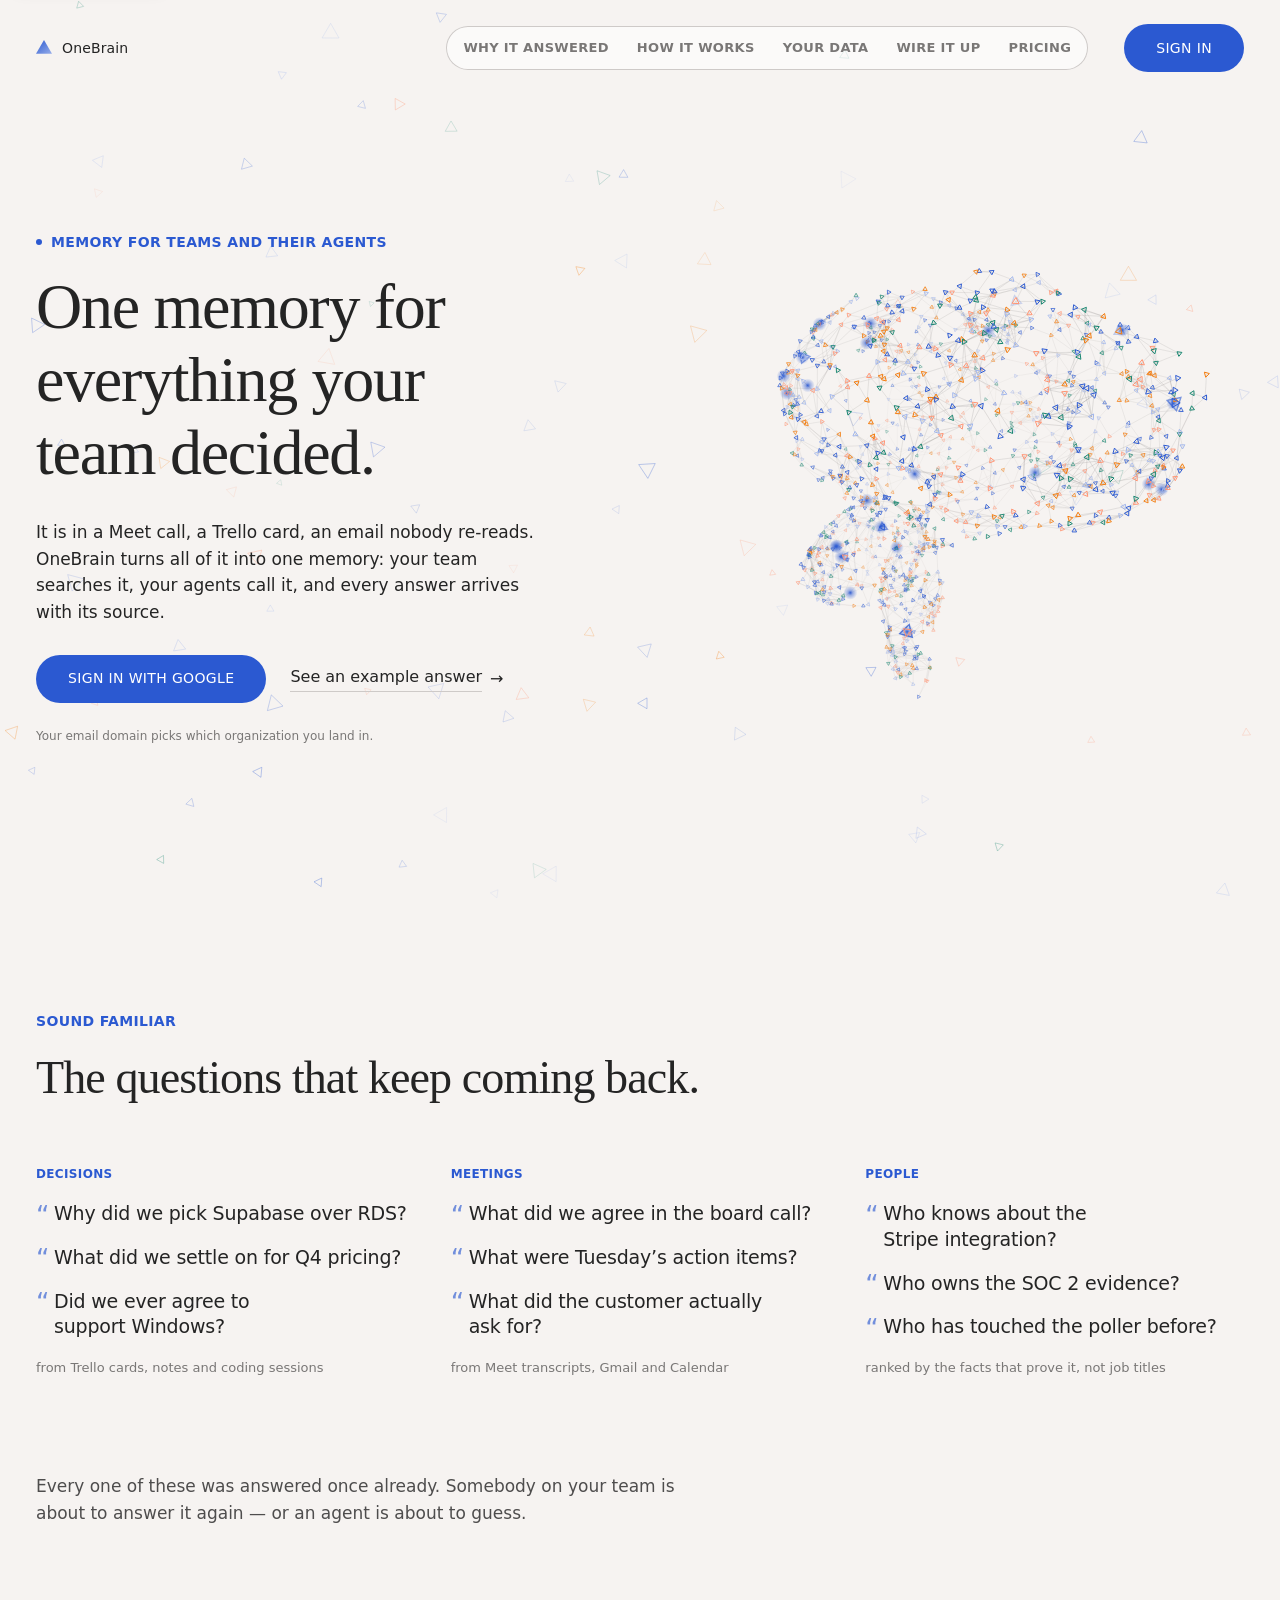
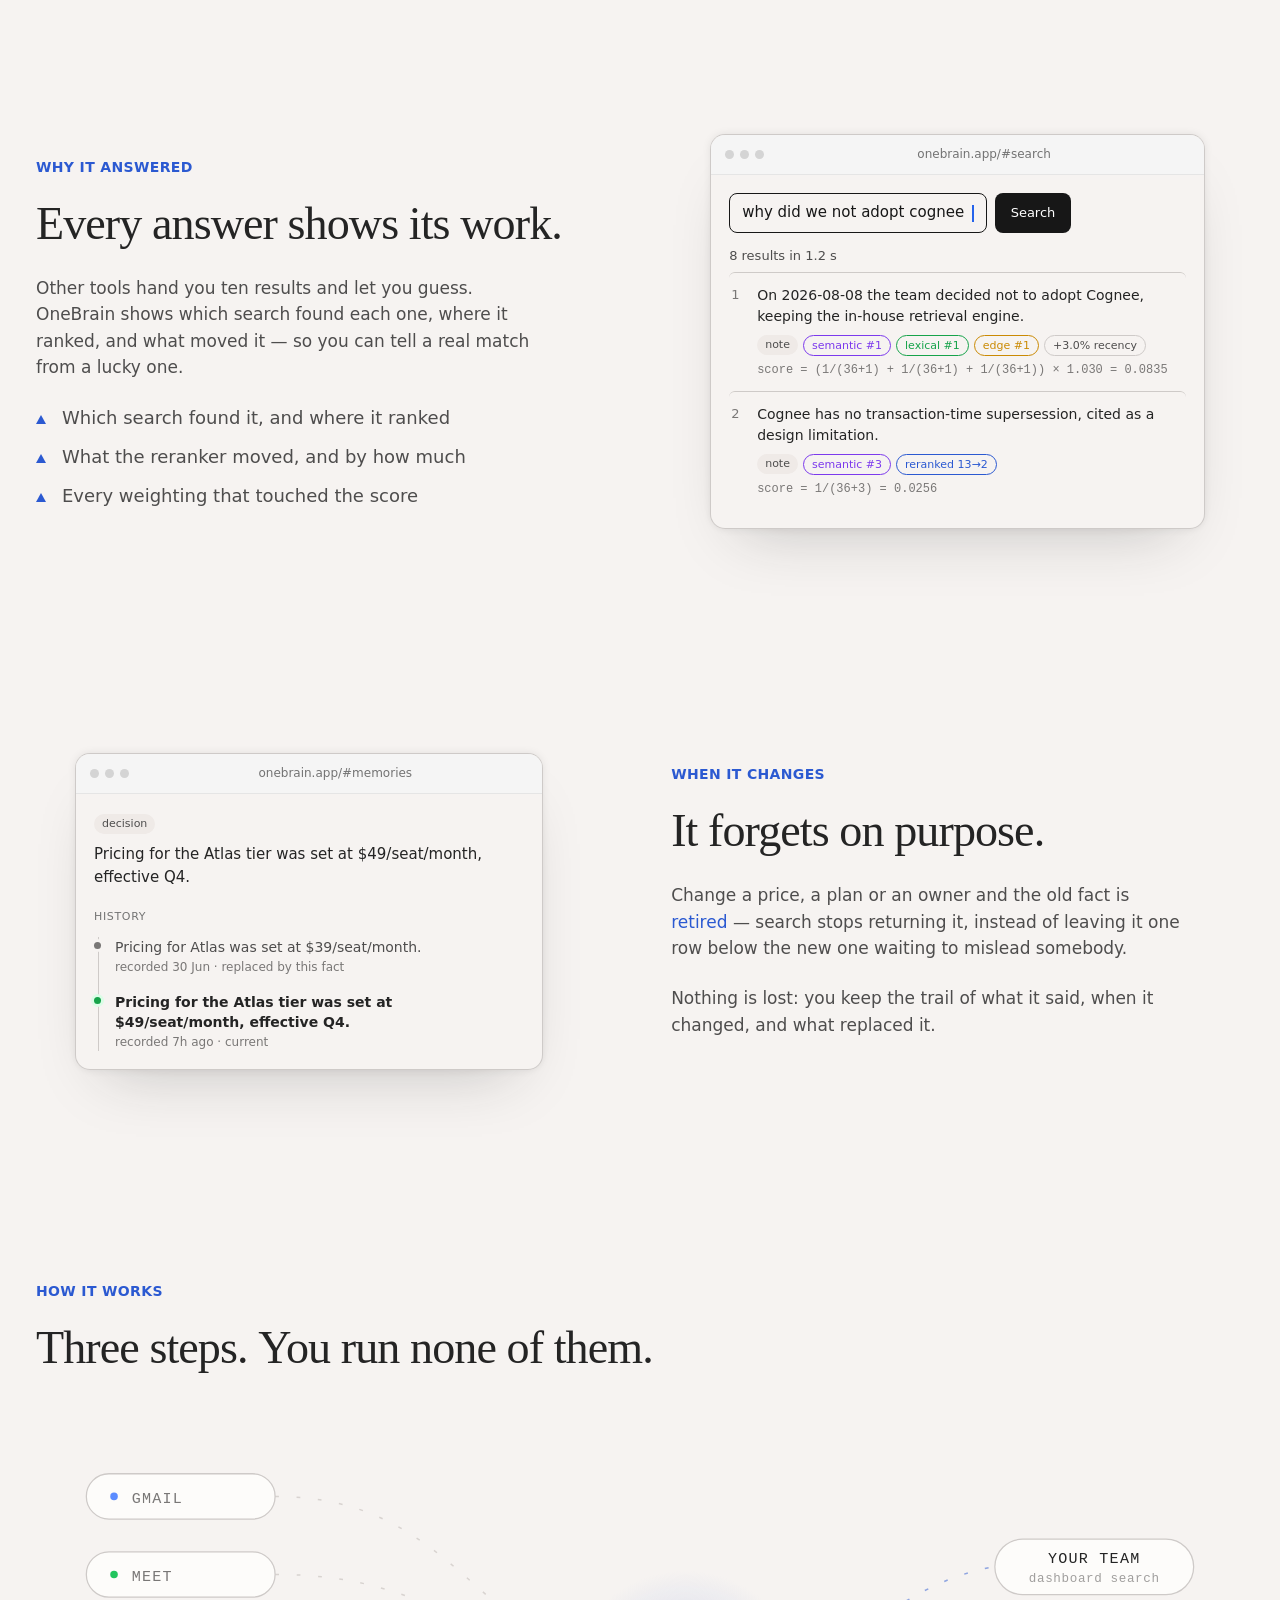
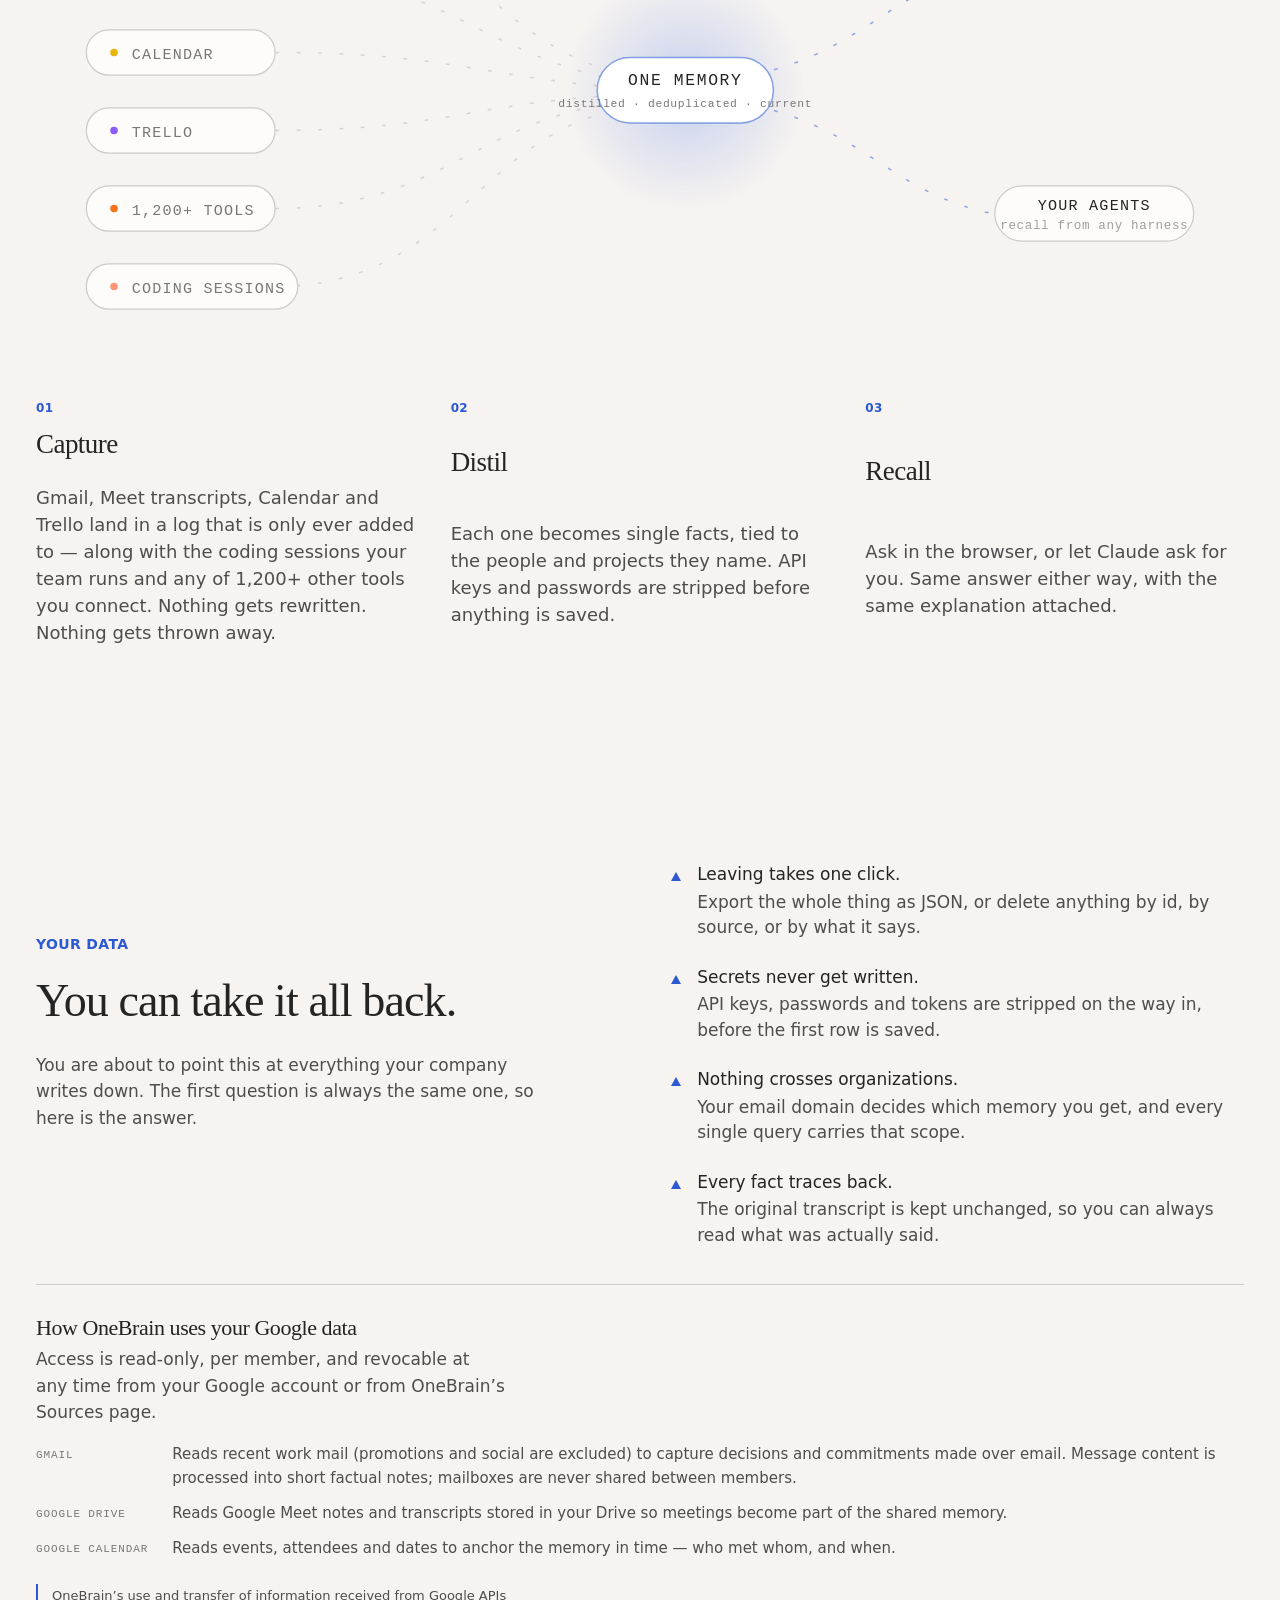
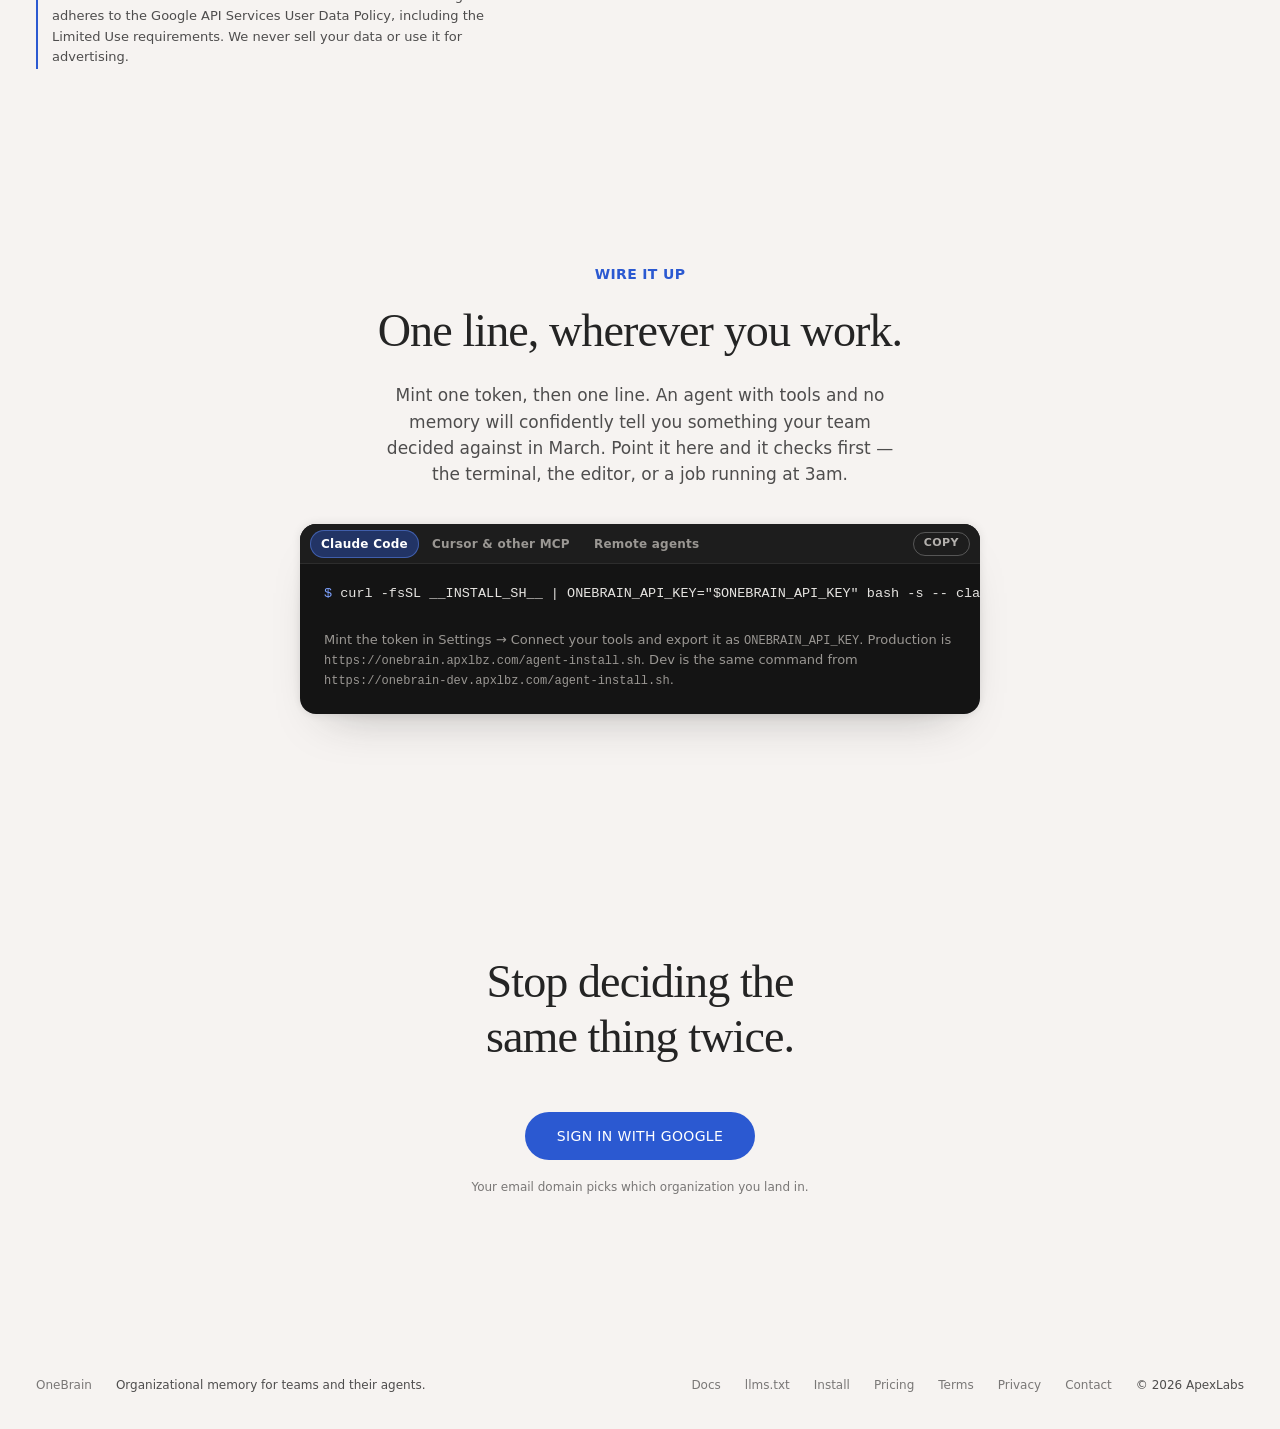
==== commit dd6fba4f: "sync from apxlbz/onebrain@2fc71537fec83b91574da7eb35c8890503d93a31" ====
--- a/index.html
+++ b/index.html
@@ -7,8 +7,17 @@
 <meta name="theme-color" content="#f6f3f1" />
 <link rel="icon" href="data:image/svg+xml,%3Csvg xmlns='http://www.w3.org/2000/svg' viewBox='0 0 32 32'%3E%3Cpath d='M16 3 30 27H2Z' fill='%232b59d1'/%3E%3C/svg%3E" />
 <meta property="og:type" content="website" />
+<meta property="og:url" content="https://onebrain.apxlbz.com/" />
 <meta property="og:title" content="OneBrain — one memory for everything your team decided" />
 <meta property="og:description" content="One memory your team searches and your agents call. OneBrain turns Gmail, Google Meet, Calendar and Trello into answers that arrive with their source." />
+<meta property="og:image" content="https://onebrain.apxlbz.com/og-image.png" />
+<meta property="og:image:width" content="1200" />
+<meta property="og:image:height" content="630" />
+<meta property="og:image:alt" content="OneBrain — one memory for everything your team decided." />
+<meta name="twitter:card" content="summary_large_image" />
+<meta name="twitter:title" content="OneBrain — one memory for everything your team decided" />
+<meta name="twitter:description" content="One memory your team searches and your agents call. OneBrain turns Gmail, Google Meet, Calendar and Trello into answers that arrive with their source." />
+<meta name="twitter:image" content="https://onebrain.apxlbz.com/og-image.png" />
 <title>OneBrain — one memory for everything your team decided</title>
 <meta name="description" content="One memory your team searches and your agents call. OneBrain turns Gmail, Google Meet, Calendar and Trello into answers that arrive with their source." />
 <link rel="stylesheet" href="./app.css?v=3" />
@@ -51,6 +60,7 @@
     <a href="#how">How it works</a>
     <a href="#data">Your data</a>
     <a href="#agents">Wire it up</a>
+    <a href="./pricing.html">Pricing</a>
   </nav>
   <a class="cta" href="./app.html" data-signin>Sign in</a>
 </header>
@@ -345,10 +355,10 @@
   <div class="wrap narrow center">
     <p class="eyebrow">Wire it up</p>
     <h2 data-words id="agents-h">One line, wherever you work.</h2>
-    <p class="lede">An agent with tools and no memory will confidently tell you
-      something your team decided against in March. Point it here and it checks
-      first &mdash; same URL and token in your terminal, your editor, or a job
-      running at 3am.</p>
+    <p class="lede">Mint one token, then one line. An agent with tools and no
+      memory will confidently tell you something your team decided against in
+      March. Point it here and it checks first &mdash; the terminal, the editor,
+      or a job running at 3am.</p>
 
     <div class="term">
       <div class="termbar" role="tablist" aria-label="Setup target">
@@ -363,37 +373,27 @@
       </div>
 
       <div class="termpane" id="p-cc" role="tabpanel" aria-labelledby="t-cc"
-        data-copy="claude mcp add --scope user --transport http onebrain __MCP_URL__">
-<pre class="snippet" tabindex="0"><code translate="no"><span class="prompt">$</span> claude mcp add --scope user --transport http onebrain \
-    <span data-mcp-url>__MCP_URL__</span></code></pre>
-        <p class="termnote">For everyone on the team who works in the terminal.
-          Sign in with Google on the first call; hooks make memory automatic
-          &mdash; nobody has to remember to say &ldquo;remember this&rdquo;.</p>
+        data-copy='curl -fsSL __INSTALL_SH__ | ONEBRAIN_API_KEY="$ONEBRAIN_API_KEY" bash -s -- claude-code'>
+<pre class="snippet" tabindex="0"><code translate="no"><span class="prompt">$</span> curl -fsSL <span data-install-sh>__INSTALL_SH__</span> | ONEBRAIN_API_KEY="$ONEBRAIN_API_KEY" bash -s -- claude-code</code></pre>
+        <p class="termnote">Mint the token in Settings &rarr; Connect your tools
+          and export it as <span class="mono" translate="no">ONEBRAIN_API_KEY</span>.
+          Production is <span class="mono" translate="no">https://onebrain.apxlbz.com/agent-install.sh</span>.
+          Dev is the same command from
+          <span class="mono" translate="no">https://onebrain-dev.apxlbz.com/agent-install.sh</span>.</p>
       </div>
 
       <div class="termpane" id="p-cursor" role="tabpanel" aria-labelledby="t-cursor" hidden
-        data-copy='{ "mcpServers": { "onebrain": { "type": "http", "url": "__MCP_URL__" } } }'>
-<pre class="snippet" tabindex="0"><code translate="no">{
-  "mcpServers": {
-    "onebrain": {
-      "type": "http",
-      "url": "<span data-mcp-url>__MCP_URL__</span>"
-    }
-  }
-}</code></pre>
-        <p class="termnote">Any MCP client takes the same URL and signs in the
-          same way. Nothing about OneBrain is specific to one harness.</p>
+        data-copy='curl -fsSL __INSTALL_SH__ | ONEBRAIN_API_KEY="$ONEBRAIN_API_KEY" bash -s -- cursor'>
+<pre class="snippet" tabindex="0"><code translate="no"><span class="prompt">$</span> curl -fsSL <span data-install-sh>__INSTALL_SH__</span> | ONEBRAIN_API_KEY="$ONEBRAIN_API_KEY" bash -s -- cursor</code></pre>
+        <p class="termnote">Same script. <span class="mono" translate="no">codex</span>
+          and <span class="mono" translate="no">mcp</span> are the other hosts.</p>
       </div>
 
       <div class="termpane" id="p-rest" role="tabpanel" aria-labelledby="t-rest" hidden
-        data-copy="curl -s __API_URL__/v1/recall -H &quot;Authorization: Bearer $ONEBRAIN_TOKEN&quot; -H 'Content-Type: application/json' -d '{&quot;query&quot;:&quot;why did we not adopt cognee&quot;}'">
-<pre class="snippet" tabindex="0"><code translate="no"><span class="prompt">$</span> curl -s <span data-api-url>__API_URL__</span>/v1/recall \
-    -H "Authorization: Bearer $ONEBRAIN_TOKEN" \
-    -H 'Content-Type: application/json' \
-    -d '{"query":"why did we not adopt cognee"}'</code></pre>
+        data-copy='curl -fsSL __INSTALL_SH__ | ONEBRAIN_API_KEY="$ONEBRAIN_API_KEY" bash -s -- rest'>
+<pre class="snippet" tabindex="0"><code translate="no"><span class="prompt">$</span> curl -fsSL <span data-install-sh>__INSTALL_SH__</span> | ONEBRAIN_API_KEY="$ONEBRAIN_API_KEY" bash -s -- rest</code></pre>
         <p class="termnote">For agents that never touch a laptop &mdash; CI jobs,
-          cron, a service in your cluster. Plain REST with a personal token from
-          Settings, so a shell hook is one <span class="mono" translate="no">curl</span>.</p>
+          cron, a service in your cluster. The key stays in the environment.</p>
       </div>
     </div>
   </div>
@@ -414,6 +414,9 @@
   <span class="dim">Organizational memory for teams and their agents.</span>
   <span class="grow"></span>
   <a href="./docs.html">Docs</a>
+  <a href="./llms.txt">llms.txt</a>
+  <a href="./install.html">Install</a>
+  <a href="./pricing.html">Pricing</a>
   <a href="./terms.html">Terms</a>
   <a href="./privacy.html">Privacy</a>
   <a href="mailto:or@apxlbz.com">Contact</a>
@@ -421,65 +424,6 @@
 </footer>
 
 <script src="./home.js?v=1"></script>
-<script type="module">
-  /* Sign-in and routing. The page is the front door for everyone: a visitor
-   * reads it, a member signs in from the button top right. Someone who already
-   * has a session is NOT bounced away — the buttons simply become "Open
-   * OneBrain" — because a home page that vanishes the moment you are logged in
-   * is a page nobody can ever show a colleague. The one exception is the
-   * return leg of Google sign-in itself: that visit exists only to land you in
-   * the product, so it routes onward (unfinished org -> setup, else dashboard). */
-  import { createClient } from "https://esm.sh/@supabase/supabase-js@2";
-  import { FN, SUPA_ORIGIN } from "./env.js?v=1";
-
-  // Per-environment endpoints for the "Wire it up" snippets.
-  const MCP = `${SUPA_ORIGIN}/functions/v1/mcp`;
-  const API = `${SUPA_ORIGIN}/functions/v1/api`;
-  document.querySelectorAll("[data-mcp-url]").forEach((el) => { el.textContent = MCP; });
-  document.querySelectorAll("[data-api-url]").forEach((el) => { el.textContent = API; });
-  document.querySelectorAll("[data-copy]").forEach((el) => {
-    el.dataset.copy = el.dataset.copy.replace(/__MCP_URL__/g, MCP).replace(/__API_URL__/g, API);
-  });
-
-  const returning = /access_token=|provider_token=/.test(location.hash);
-  const buttons = [...document.querySelectorAll("[data-signin]")];
-  const cfg = await fetch(`${FN}/api/config`).then((r) => r.json());
-  const sb = createClient(cfg.supabase_url, cfg.supabase_anon_key);
-
-  async function destination() {
-    try {
-      const { data: ob } = await sb.from("onboarding").select("completed_at").maybeSingle();
-      return ob?.completed_at ? "./app.html" : "./onboard.html";
-    } catch { return "./app.html"; }
-  }
-
-  function showSignedIn(dest) {
-    for (const b of buttons) {
-      b.setAttribute("href", dest);
-      b.textContent = b.classList.contains("cta") ? "Open OneBrain" : "Open OneBrain";
-      b.removeAttribute("data-signin");
-    }
-  }
-
-  buttons.forEach((b) => b.addEventListener("click", async (e) => {
-    if (!b.hasAttribute("data-signin")) return;     // already routed: a plain link
-    e.preventDefault();
-    b.setAttribute("aria-busy", "true");
-    const { error } = await sb.auth.signInWithOAuth({
-      provider: "google",
-      options: { redirectTo: location.origin + location.pathname },
-    });
-    if (error) { b.removeAttribute("aria-busy"); alert(error.message); }
-  }));
-
-  const { data: { session } } = await sb.auth.getSession();
-  if (session) {
-    const dest = await destination();
-    if (returning) { location.replace(dest); } else { showSignedIn(dest); }
-  } else if (returning) {
-    // The hash is being consumed by supabase-js; route once the session lands.
-    sb.auth.onAuthStateChange(async (_e, s) => { if (s) location.replace(await destination()); });
-  }
-</script>
+<script type="module" src="./home-auth.js?v=2"></script>
 </body>
 </html>
--- a/app.css
+++ b/app.css
@@ -523,3 +523,8 @@
    nothing to walk through. */
 .chksteps { margin:8px 0 2px 18px; padding:0 0 0 14px; }
 .chksteps li { margin:6px 0; color:var(--muted); max-width:64ch; text-wrap:pretty; }
+
+/* per-agent provenance badge (CM-2) */
+.badge-agent { color:var(--text, inherit); }
+.badge-human { font-weight:600; }
+.badge-unknown { font-style:italic; opacity:.75; }
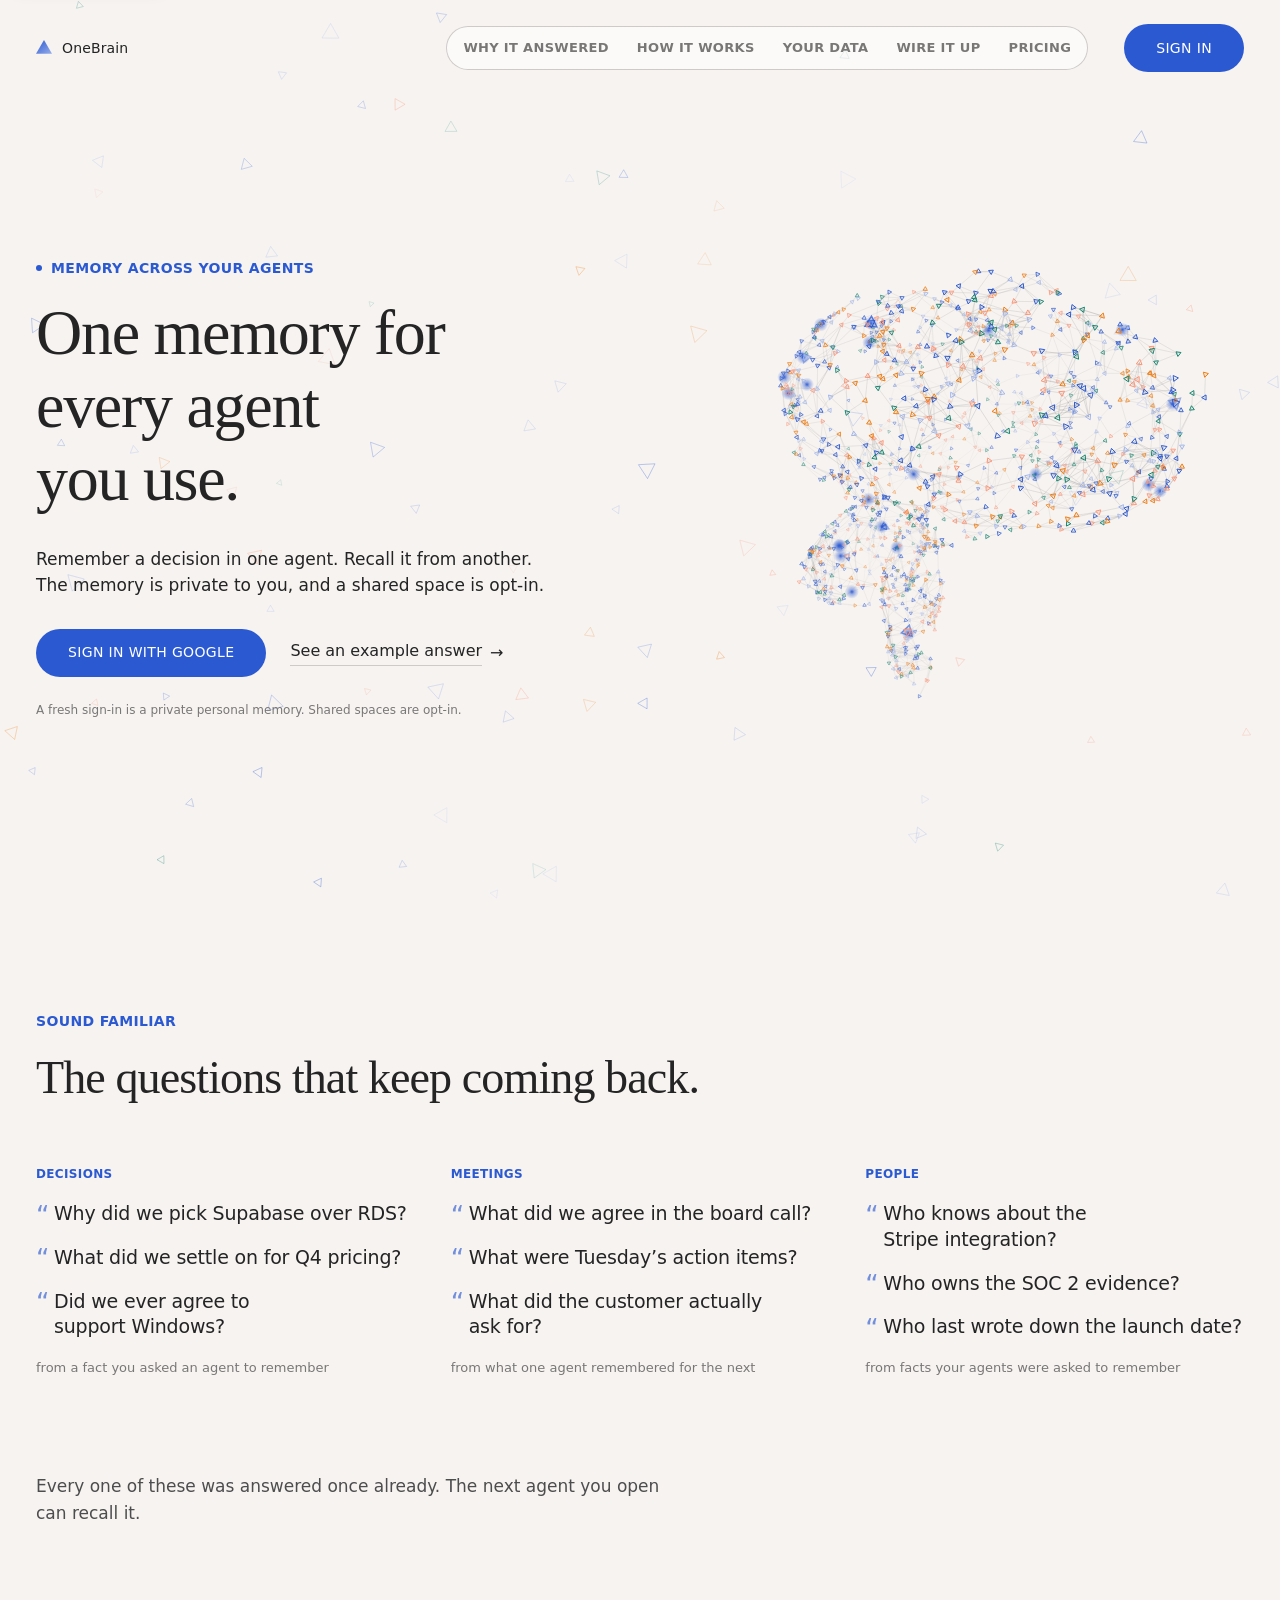
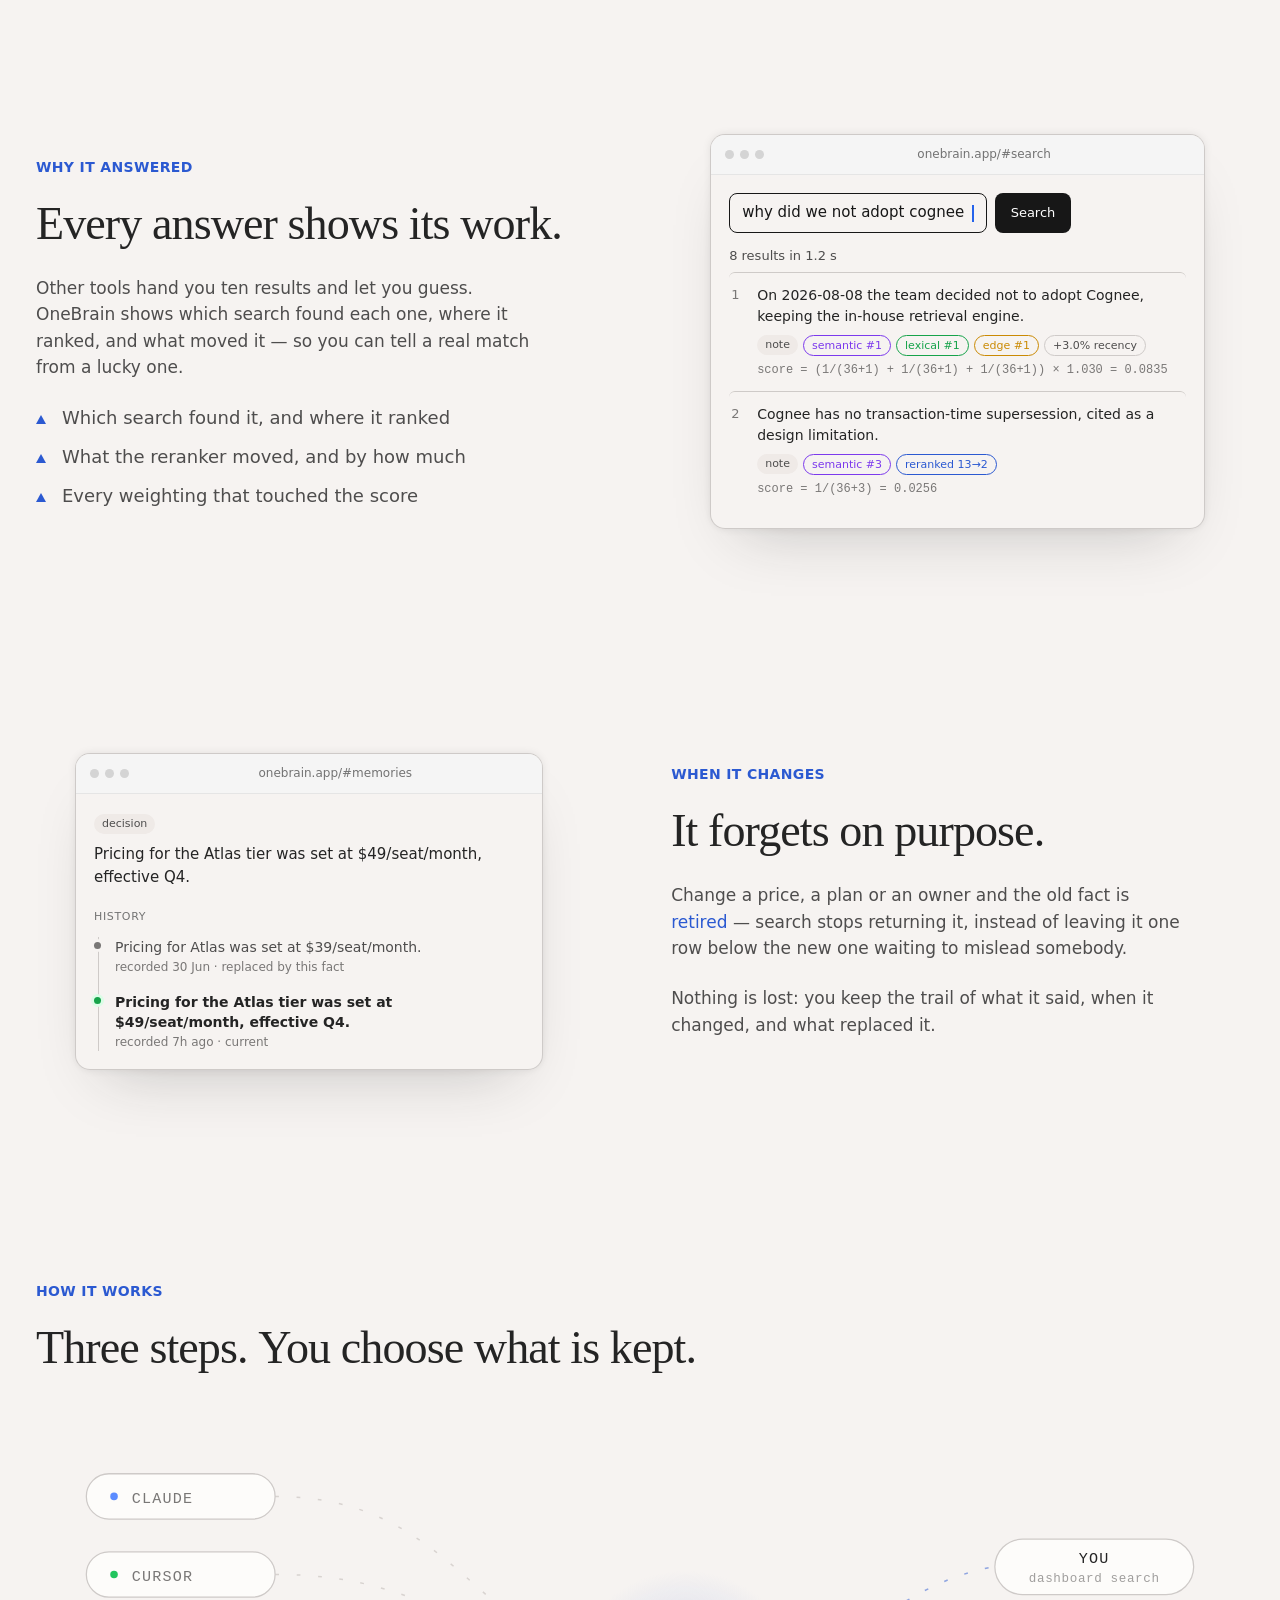
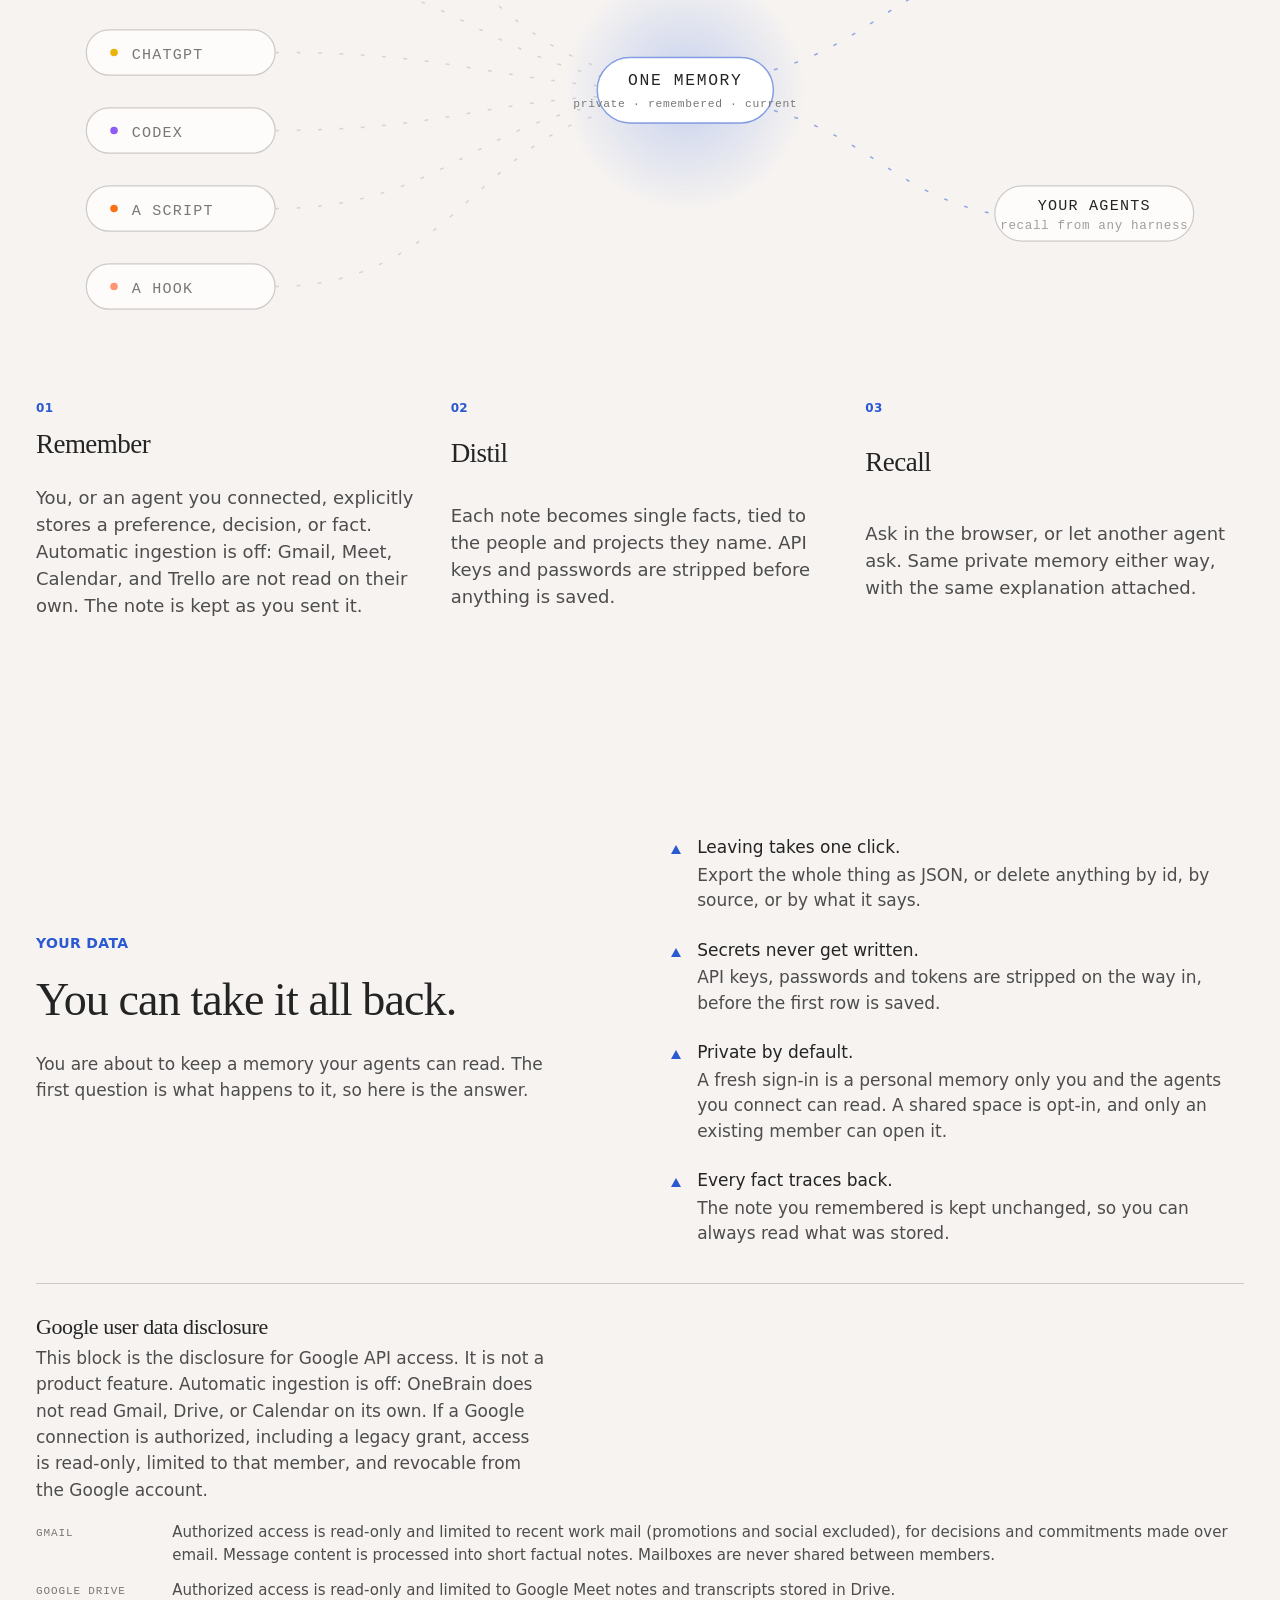
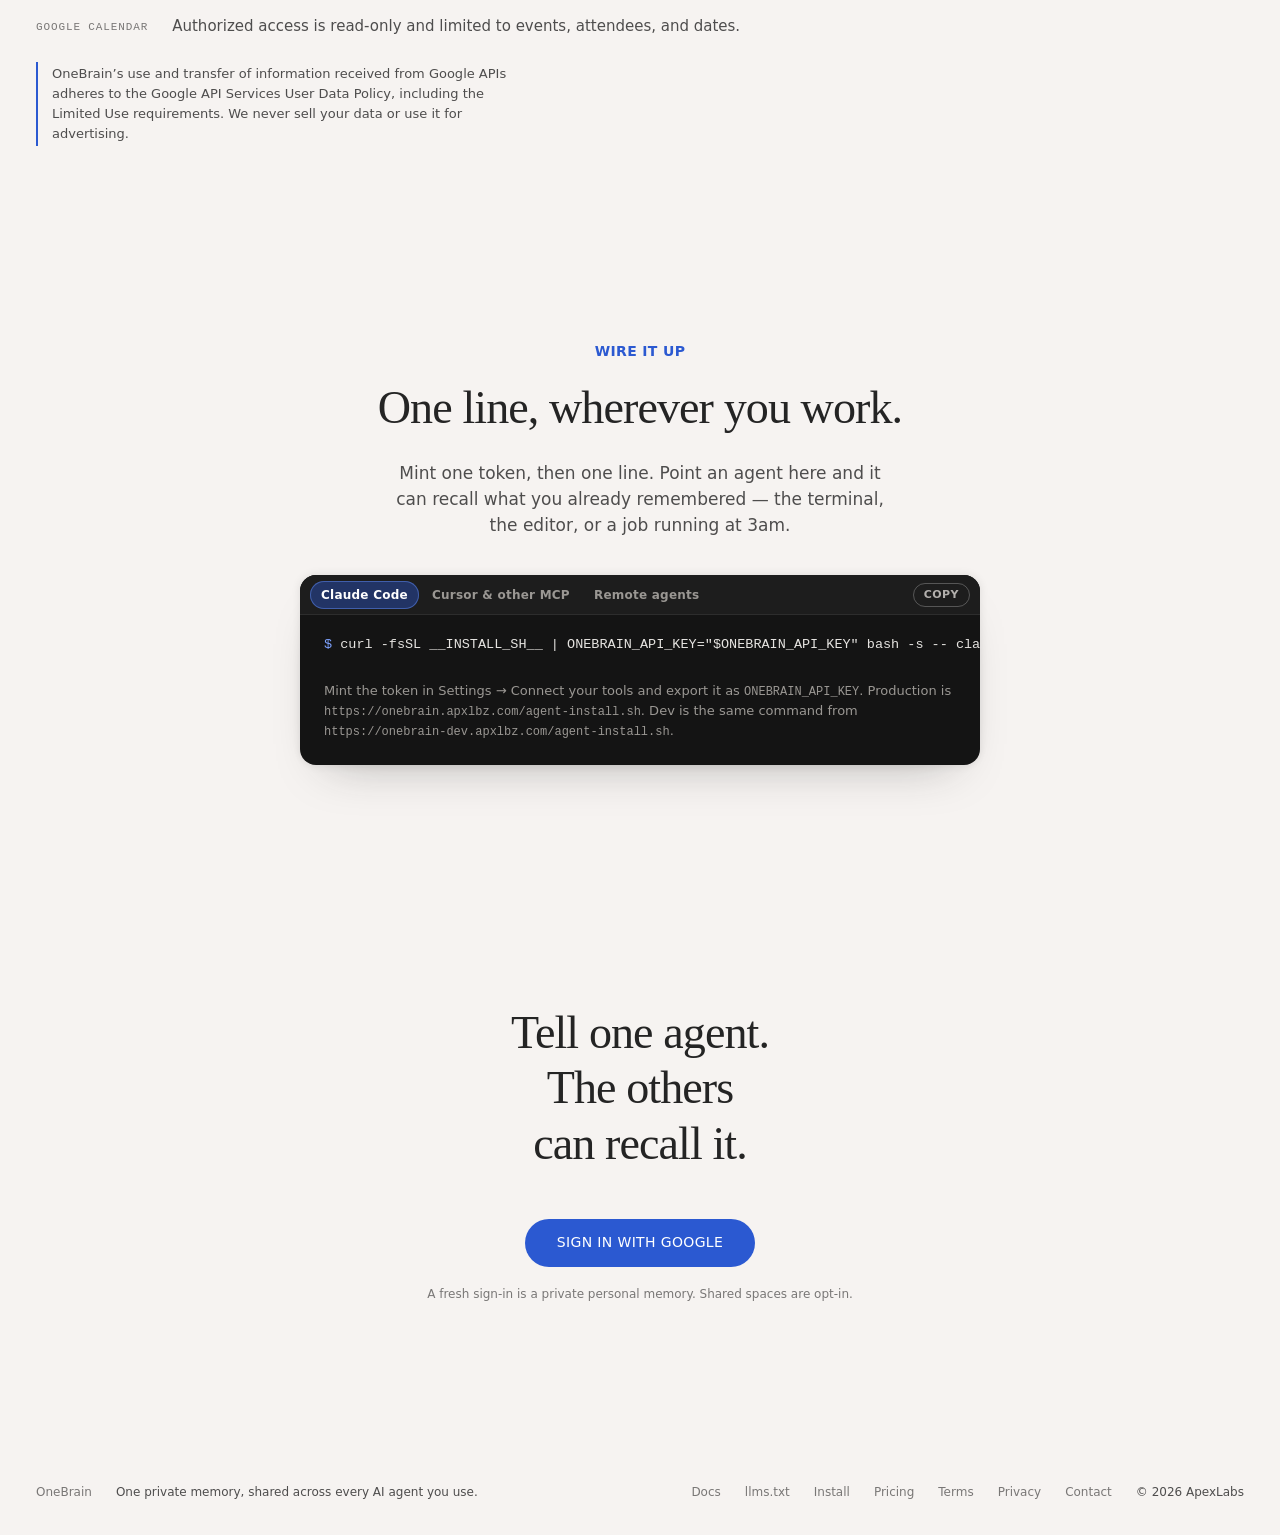
==== commit 8c6f78bb: "sync from apxlbz/onebrain@c194b9588c0f981fb16897971c52fc60ccd8d36b" ====
--- a/index.html
+++ b/index.html
@@ -8,18 +8,18 @@
 <link rel="icon" href="data:image/svg+xml,%3Csvg xmlns='http://www.w3.org/2000/svg' viewBox='0 0 32 32'%3E%3Cpath d='M16 3 30 27H2Z' fill='%232b59d1'/%3E%3C/svg%3E" />
 <meta property="og:type" content="website" />
 <meta property="og:url" content="https://onebrain.apxlbz.com/" />
-<meta property="og:title" content="OneBrain — one memory for everything your team decided" />
-<meta property="og:description" content="One memory your team searches and your agents call. OneBrain turns Gmail, Google Meet, Calendar and Trello into answers that arrive with their source." />
+<meta property="og:title" content="OneBrain — one memory shared across your agents" />
+<meta property="og:description" content="A private memory every AI agent you use can remember and recall. Shared spaces are opt-in." />
 <meta property="og:image" content="https://onebrain.apxlbz.com/og-image.png" />
 <meta property="og:image:width" content="1200" />
 <meta property="og:image:height" content="630" />
-<meta property="og:image:alt" content="OneBrain — one memory for everything your team decided." />
+<meta property="og:image:alt" content="OneBrain — one private memory shared across your agents." />
 <meta name="twitter:card" content="summary_large_image" />
-<meta name="twitter:title" content="OneBrain — one memory for everything your team decided" />
-<meta name="twitter:description" content="One memory your team searches and your agents call. OneBrain turns Gmail, Google Meet, Calendar and Trello into answers that arrive with their source." />
+<meta name="twitter:title" content="OneBrain — one memory shared across your agents" />
+<meta name="twitter:description" content="A private memory every AI agent you use can remember and recall. Shared spaces are opt-in." />
 <meta name="twitter:image" content="https://onebrain.apxlbz.com/og-image.png" />
-<title>OneBrain — one memory for everything your team decided</title>
-<meta name="description" content="One memory your team searches and your agents call. OneBrain turns Gmail, Google Meet, Calendar and Trello into answers that arrive with their source." />
+<title>OneBrain — one memory shared across your agents</title>
+<meta name="description" content="A private memory every AI agent you use can remember and recall. Shared spaces are opt-in." />
 <link rel="stylesheet" href="./app.css?v=3" />
 <link rel="stylesheet" href="./home.css?v=3" />
 <style>
@@ -68,18 +68,17 @@
 <!-- Hero ------------------------------------------------------------------ -->
 <section class="hero" aria-labelledby="hero-h">
   <div class="herotext">
-    <p class="eyebrow"><span class="pulse" aria-hidden="true"></span>Memory for teams and their agents</p>
-    <h1 id="hero-h">One memory for<br />everything your<br />team&nbsp;decided.</h1>
+    <p class="eyebrow"><span class="pulse" aria-hidden="true"></span>Memory across your agents</p>
+    <h1 id="hero-h">One memory for<br />every agent<br />you&nbsp;use.</h1>
     <p class="sub">
-      It is in a Meet call, a Trello card, an email nobody re-reads. OneBrain
-      turns all of it into one memory: your team searches it, your agents call
-      it, and every answer arrives with its source.
+      Remember a decision in one agent. Recall it from another. The memory
+      is private to you, and a shared space is opt-in.
     </p>
     <div class="herocta">
       <a class="btn primary lg" href="./app.html" data-signin>Sign in with Google</a>
       <a class="textlink" href="#proof"><span class="tl">See an example answer</span><span class="tlarrow" aria-hidden="true">&rarr;</span></a>
     </div>
-    <p class="note">Your email domain picks which organization you land in.</p>
+    <p class="note">A fresh sign-in is a private personal memory. Shared spaces are opt-in.</p>
   </div>
   <canvas id="brain" aria-hidden="true"></canvas>
 </section>
@@ -97,7 +96,7 @@
           <li>What did we settle on for Q4 pricing?</li>
           <li>Did we ever agree to support Windows?</li>
         </ul>
-        <p class="asksrc">from Trello cards, notes and coding sessions</p>
+        <p class="asksrc">from a fact you asked an agent to remember</p>
       </div>
       <div class="reveal">
         <p class="askhead">Meetings</p>
@@ -106,21 +105,20 @@
           <li>What were Tuesday&rsquo;s action items?</li>
           <li>What did the customer actually ask for?</li>
         </ul>
-        <p class="asksrc">from Meet transcripts, Gmail and Calendar</p>
+        <p class="asksrc">from what one agent remembered for the next</p>
       </div>
       <div class="reveal">
         <p class="askhead">People</p>
         <ul>
           <li>Who knows about the Stripe integration?</li>
           <li>Who owns the SOC&nbsp;2 evidence?</li>
-          <li>Who has touched the poller before?</li>
+          <li>Who last wrote down the launch date?</li>
         </ul>
-        <p class="asksrc">ranked by the facts that prove it, not job titles</p>
+        <p class="asksrc">from facts your agents were asked to remember</p>
       </div>
     </div>
     <p class="lede askfoot">Every one of these was answered once already.
-      Somebody on your team is about to answer it again &mdash; or an agent is
-      about to guess.</p>
+      The next agent you open can recall it.</p>
   </div>
 </section>
 
@@ -231,9 +229,9 @@
 <section class="band" id="how" aria-labelledby="how-h">
   <div class="wrap">
     <p class="eyebrow">How it works</p>
-    <h2 data-words id="how-h">Three steps. You run none of them.</h2>
+    <h2 data-words id="how-h">Three steps. You choose what is kept.</h2>
     <figure class="pipe reveal" role="img"
-      aria-label="Gmail, Meet, Calendar, Trello, coding sessions and over a thousand other tools flow into one memory, which answers both your team in the dashboard and your agents.">
+      aria-label="Claude, Cursor, ChatGPT, Codex, scripts and hooks remember into one private memory, which you and your other agents recall.">
       <svg viewBox="0 0 960 400" preserveAspectRatio="xMidYMid meet">
         <defs>
           <radialGradient id="hubglow" cx="50%" cy="50%" r="50%">
@@ -256,12 +254,12 @@
 
         <!-- sources -->
         <g class="pipe-src">
-          <g class="pn"><rect x="40" y="30"  width="150" height="36" rx="18"/><circle cx="62" cy="48" r="3" fill="#5b8cff"/><text x="76" y="53">GMAIL</text></g>
-          <g class="pn"><rect x="40" y="92"  width="150" height="36" rx="18"/><circle cx="62" cy="110" r="3" fill="#22c55e"/><text x="76" y="115">MEET</text></g>
-          <g class="pn"><rect x="40" y="154" width="150" height="36" rx="18"/><circle cx="62" cy="172" r="3" fill="#eab308"/><text x="76" y="177">CALENDAR</text></g>
-          <g class="pn"><rect x="40" y="216" width="150" height="36" rx="18"/><circle cx="62" cy="234" r="3" fill="#8b5cf6"/><text x="76" y="239">TRELLO</text></g>
-          <g class="pn"><rect x="40" y="278" width="150" height="36" rx="18"/><circle cx="62" cy="296" r="3" fill="#f97316"/><text x="76" y="301">1,200+ TOOLS</text></g>
-          <g class="pn"><rect x="40" y="340" width="168" height="36" rx="18"/><circle cx="62" cy="358" r="3" fill="#ff9473"/><text x="76" y="363">CODING SESSIONS</text></g>
+          <g class="pn"><rect x="40" y="30"  width="150" height="36" rx="18"/><circle cx="62" cy="48" r="3" fill="#5b8cff"/><text x="76" y="53">CLAUDE</text></g>
+          <g class="pn"><rect x="40" y="92"  width="150" height="36" rx="18"/><circle cx="62" cy="110" r="3" fill="#22c55e"/><text x="76" y="115">CURSOR</text></g>
+          <g class="pn"><rect x="40" y="154" width="150" height="36" rx="18"/><circle cx="62" cy="172" r="3" fill="#eab308"/><text x="76" y="177">CHATGPT</text></g>
+          <g class="pn"><rect x="40" y="216" width="150" height="36" rx="18"/><circle cx="62" cy="234" r="3" fill="#8b5cf6"/><text x="76" y="239">CODEX</text></g>
+          <g class="pn"><rect x="40" y="278" width="150" height="36" rx="18"/><circle cx="62" cy="296" r="3" fill="#f97316"/><text x="76" y="301">A SCRIPT</text></g>
+          <g class="pn"><rect x="40" y="340" width="150" height="36" rx="18"/><circle cx="62" cy="358" r="3" fill="#ff9473"/><text x="76" y="363">A HOOK</text></g>
         </g>
 
         <!-- the hub -->
@@ -269,12 +267,12 @@
           <circle cx="516" cy="202" r="95" fill="url(#hubglow)"/>
           <rect x="446" y="176" width="140" height="52" rx="26"/>
           <text x="516" y="198" text-anchor="middle" class="hub-t1">ONE MEMORY</text>
-          <text x="516" y="215" text-anchor="middle" class="hub-t2">distilled &#183; deduplicated &#183; current</text>
+          <text x="516" y="215" text-anchor="middle" class="hub-t2">private &#183; remembered &#183; current</text>
         </g>
 
         <!-- consumers -->
         <g class="pipe-dst">
-          <g class="pn"><rect x="762" y="82"  width="158" height="44" rx="22"/><text x="841" y="101" text-anchor="middle">YOUR TEAM</text><text x="841" y="116" text-anchor="middle" class="pn-sub">dashboard search</text></g>
+          <g class="pn"><rect x="762" y="82"  width="158" height="44" rx="22"/><text x="841" y="101" text-anchor="middle">YOU</text><text x="841" y="116" text-anchor="middle" class="pn-sub">dashboard search</text></g>
           <g class="pn"><rect x="762" y="278" width="158" height="44" rx="22"/><text x="841" y="297" text-anchor="middle">YOUR AGENTS</text><text x="841" y="312" text-anchor="middle" class="pn-sub">recall from any harness</text></g>
         </g>
       </svg>
@@ -283,23 +281,23 @@
     <ol class="steps">
       <li class="reveal">
         <span class="num">01</span>
-        <h3>Capture</h3>
-        <p>Gmail, Meet transcripts, Calendar and Trello land in a log that is
-          only ever added to &mdash; along with the coding sessions your team
-          runs and any of 1,200+ other tools you connect. Nothing gets
-          rewritten. Nothing gets thrown away.</p>
+        <h3>Remember</h3>
+        <p>You, or an agent you connected, explicitly stores a preference,
+          decision, or fact. Automatic ingestion is off: Gmail, Meet,
+          Calendar, and Trello are not read on their own. The note is kept
+          as you sent it.</p>
       </li>
       <li class="reveal">
         <span class="num">02</span>
         <h3>Distil</h3>
-        <p>Each one becomes single facts, tied to the people and projects they
+        <p>Each note becomes single facts, tied to the people and projects they
           name. API keys and passwords are stripped before anything is saved.</p>
       </li>
       <li class="reveal">
         <span class="num">03</span>
         <h3>Recall</h3>
-        <p>Ask in the browser, or let Claude ask for you. Same answer either
-          way, with the same explanation attached.</p>
+        <p>Ask in the browser, or let another agent ask. Same private memory
+          either way, with the same explanation attached.</p>
       </li>
     </ol>
   </div>
@@ -311,36 +309,40 @@
     <div class="zigtext">
       <p class="eyebrow">Your data</p>
       <h2 data-words id="data-h">You can take it all back.</h2>
-      <p class="lede">You are about to point this at everything your company
-        writes down. The first question is always the same one, so here is the
-        answer.</p>
+      <p class="lede">You are about to keep a memory your agents can read.
+        The first question is what happens to it, so here is the answer.</p>
     </div>
     <ul class="ticks big">
       <li><b>Leaving takes one click.</b> Export the whole thing as JSON, or
         delete anything by id, by source, or by what it says.</li>
       <li><b>Secrets never get written.</b> API keys, passwords and tokens are
         stripped on the way in, before the first row is saved.</li>
-      <li><b>Nothing crosses organizations.</b> Your email domain decides which
-        memory you get, and every single query carries that scope.</li>
-      <li><b>Every fact traces back.</b> The original transcript is kept
-        unchanged, so you can always read what was actually said.</li>
+      <li><b>Private by default.</b> A fresh sign-in is a personal memory only
+        you and the agents you connect can read. A shared space is opt-in, and
+        only an existing member can open it.</li>
+      <li><b>Every fact traces back.</b> The note you remembered is kept
+        unchanged, so you can always read what was stored.</li>
     </ul>
   </div>
   <div class="wrap gdata reveal" id="google-data">
-    <h3>How OneBrain uses your Google data</h3>
-    <p class="lede">Access is read-only, per member, and revocable at any time
-      from your Google account or from OneBrain&rsquo;s Sources page.</p>
+    <h3>Google user data disclosure</h3>
+    <p class="lede">This block is the disclosure for Google API access. It is
+      not a product feature. Automatic ingestion is off: OneBrain does not read
+      Gmail, Drive, or Calendar on its own. If a Google connection is
+      authorized, including a legacy grant, access is read-only, limited to
+      that member, and revocable from the Google account.</p>
     <dl>
       <dt>Gmail</dt>
-      <dd>Reads recent work mail (promotions and social are excluded) to capture
-        decisions and commitments made over email. Message content is processed
-        into short factual notes; mailboxes are never shared between members.</dd>
+      <dd>Authorized access is read-only and limited to recent work mail
+        (promotions and social excluded), for decisions and commitments made
+        over email. Message content is processed into short factual notes.
+        Mailboxes are never shared between members.</dd>
       <dt>Google Drive</dt>
-      <dd>Reads Google Meet notes and transcripts stored in your Drive so meetings
-        become part of the shared memory.</dd>
+      <dd>Authorized access is read-only and limited to Google Meet notes and
+        transcripts stored in Drive.</dd>
       <dt>Google Calendar</dt>
-      <dd>Reads events, attendees and dates to anchor the memory in time &mdash;
-        who met whom, and when.</dd>
+      <dd>Authorized access is read-only and limited to events, attendees, and
+        dates.</dd>
     </dl>
     <p class="limited">OneBrain&rsquo;s use and transfer of information received from
       Google APIs adheres to the <a href="https://developers.google.com/terms/api-services-user-data-policy"
@@ -355,9 +357,8 @@
   <div class="wrap narrow center">
     <p class="eyebrow">Wire it up</p>
     <h2 data-words id="agents-h">One line, wherever you work.</h2>
-    <p class="lede">Mint one token, then one line. An agent with tools and no
-      memory will confidently tell you something your team decided against in
-      March. Point it here and it checks first &mdash; the terminal, the editor,
+    <p class="lede">Mint one token, then one line. Point an agent here and it
+      can recall what you already remembered &mdash; the terminal, the editor,
       or a job running at 3am.</p>
 
     <div class="term">
@@ -402,16 +403,16 @@
 <!-- Close ------------------------------------------------------------------ -->
 <section class="closing" aria-labelledby="close-h">
   <div class="wrap narrow">
-    <h2 data-words id="close-h">Stop deciding the same thing twice.</h2>
+    <h2 data-words id="close-h">Tell one agent. The others can recall it.</h2>
     <a class="btn primary lg" href="./app.html" data-signin>Sign in with Google</a>
-    <p class="note" style="margin-top:18px">Your email domain picks which
-      organization you land in.</p>
+    <p class="note" style="margin-top:18px">A fresh sign-in is a private personal
+      memory. Shared spaces are opt-in.</p>
   </div>
 </section>
 
 <footer class="foot">
   <span translate="no">OneBrain</span>
-  <span class="dim">Organizational memory for teams and their agents.</span>
+  <span class="dim">One private memory, shared across every AI agent you use.</span>
   <span class="grow"></span>
   <a href="./docs.html">Docs</a>
   <a href="./llms.txt">llms.txt</a>
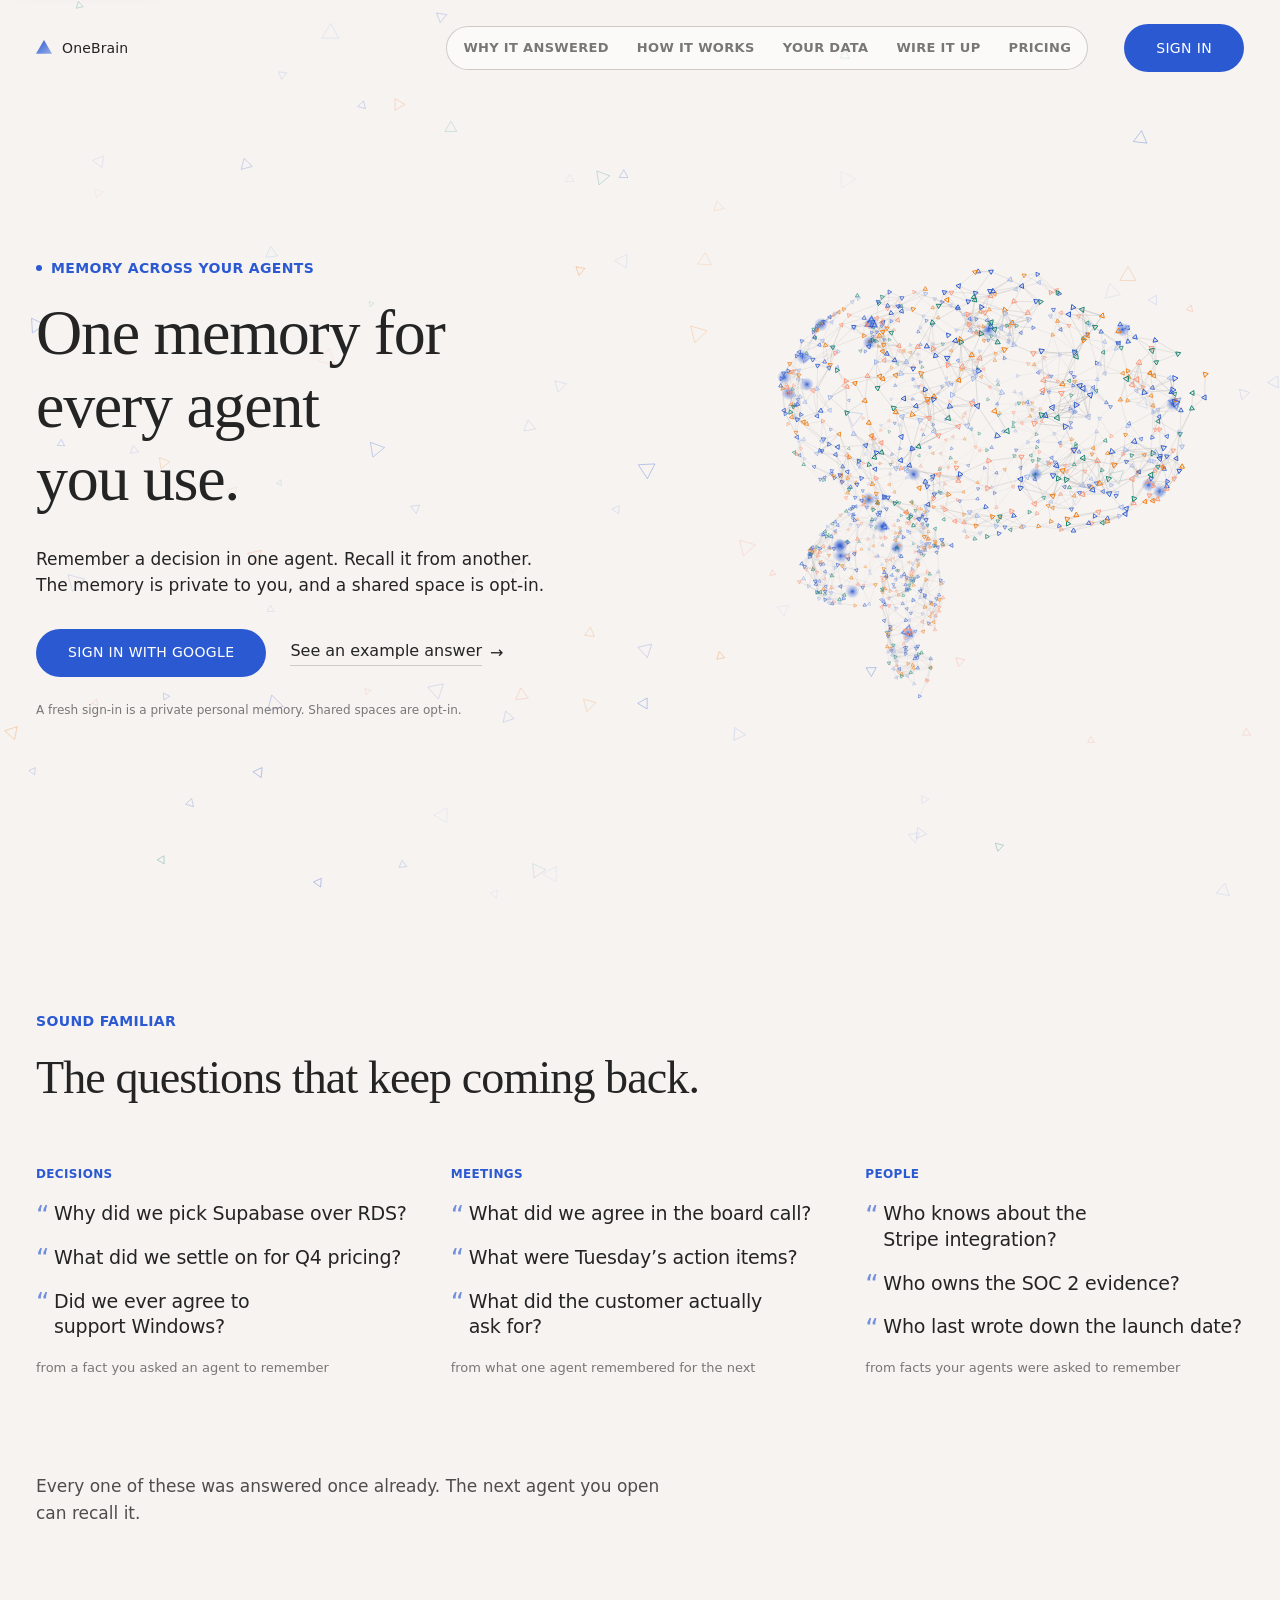
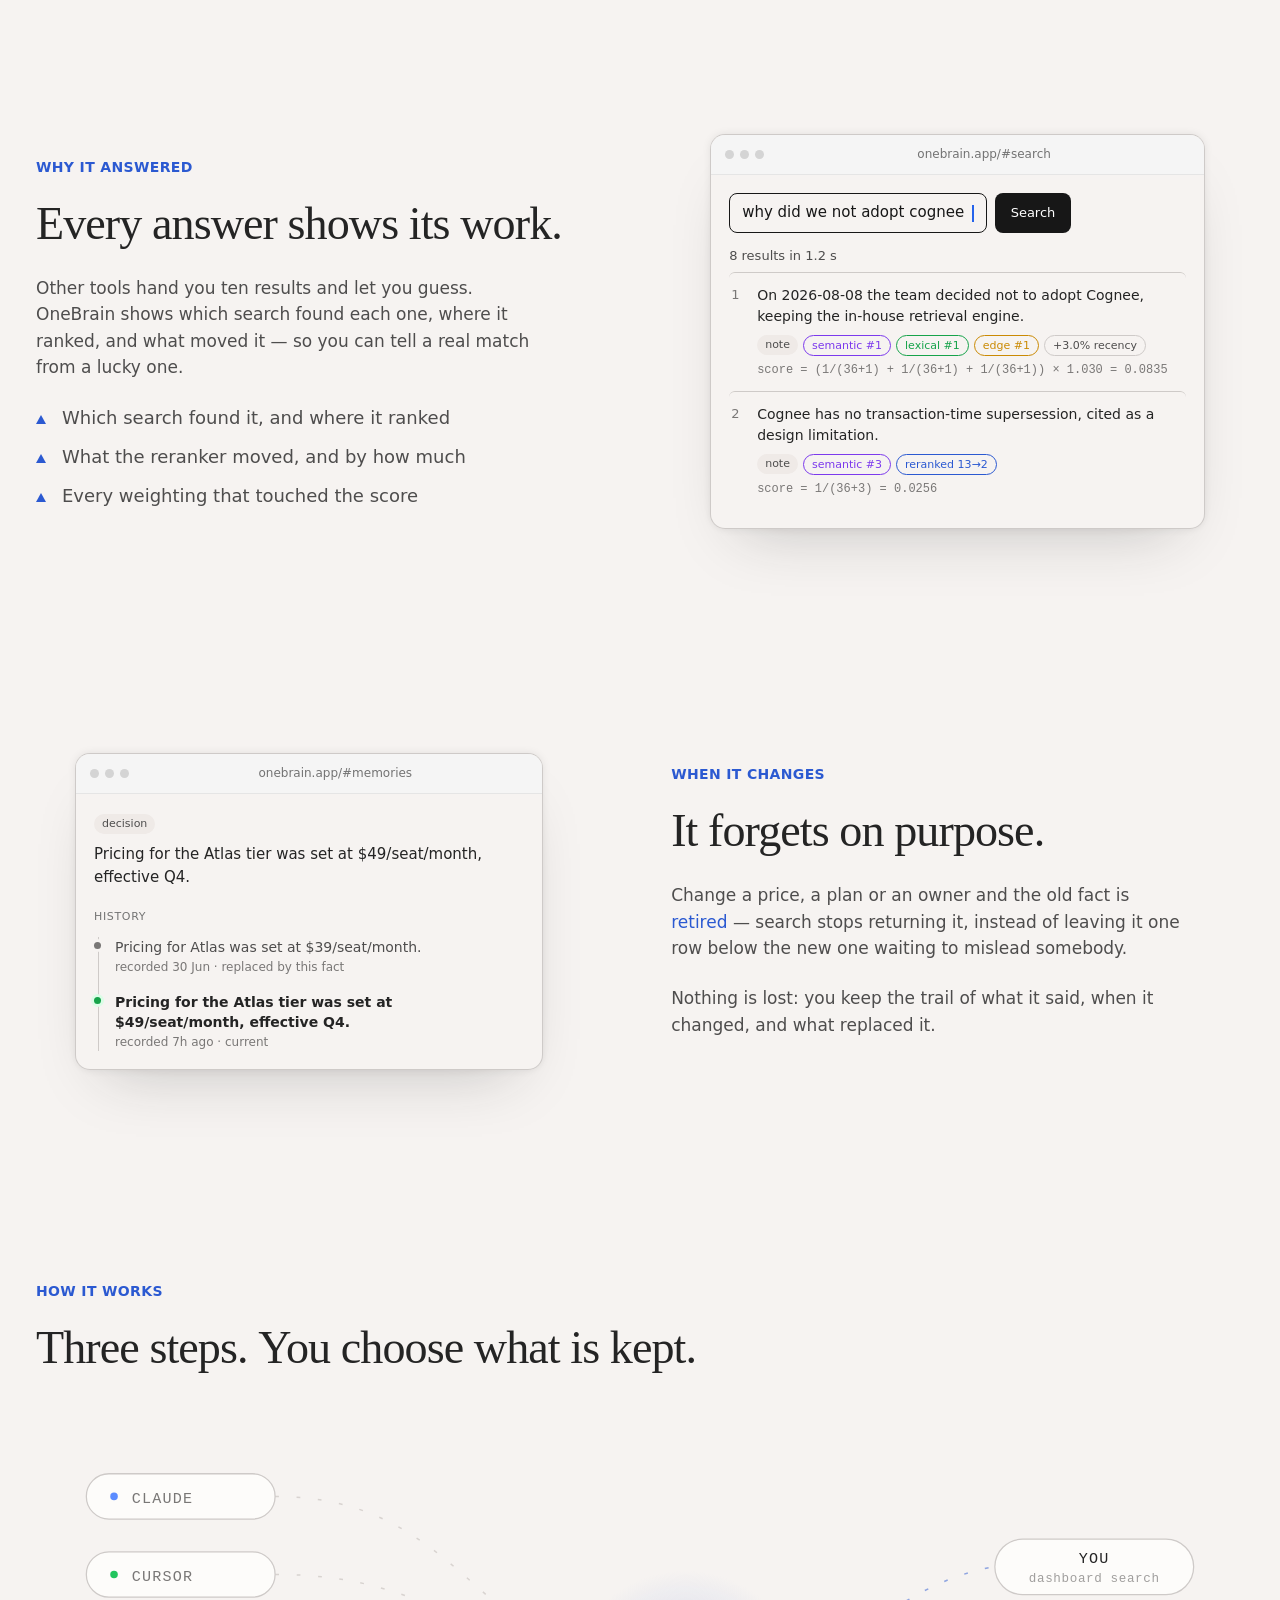
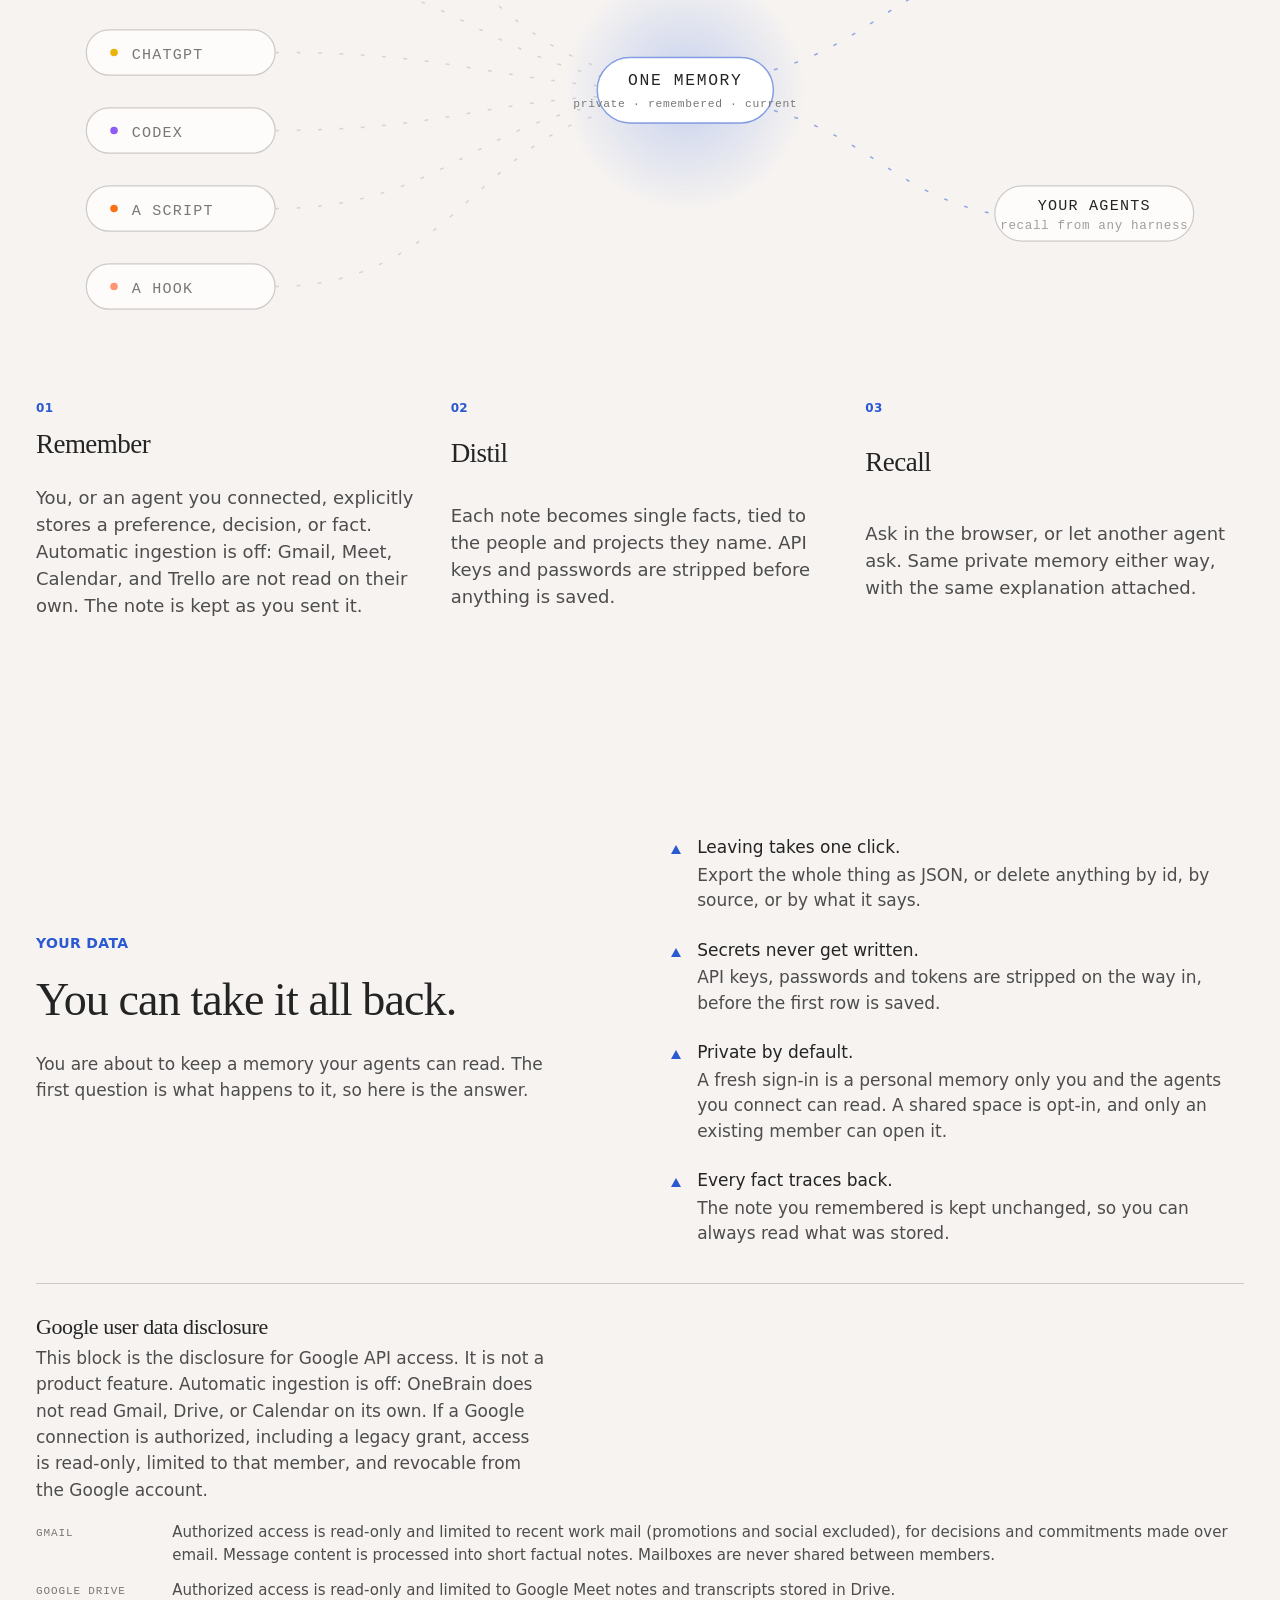
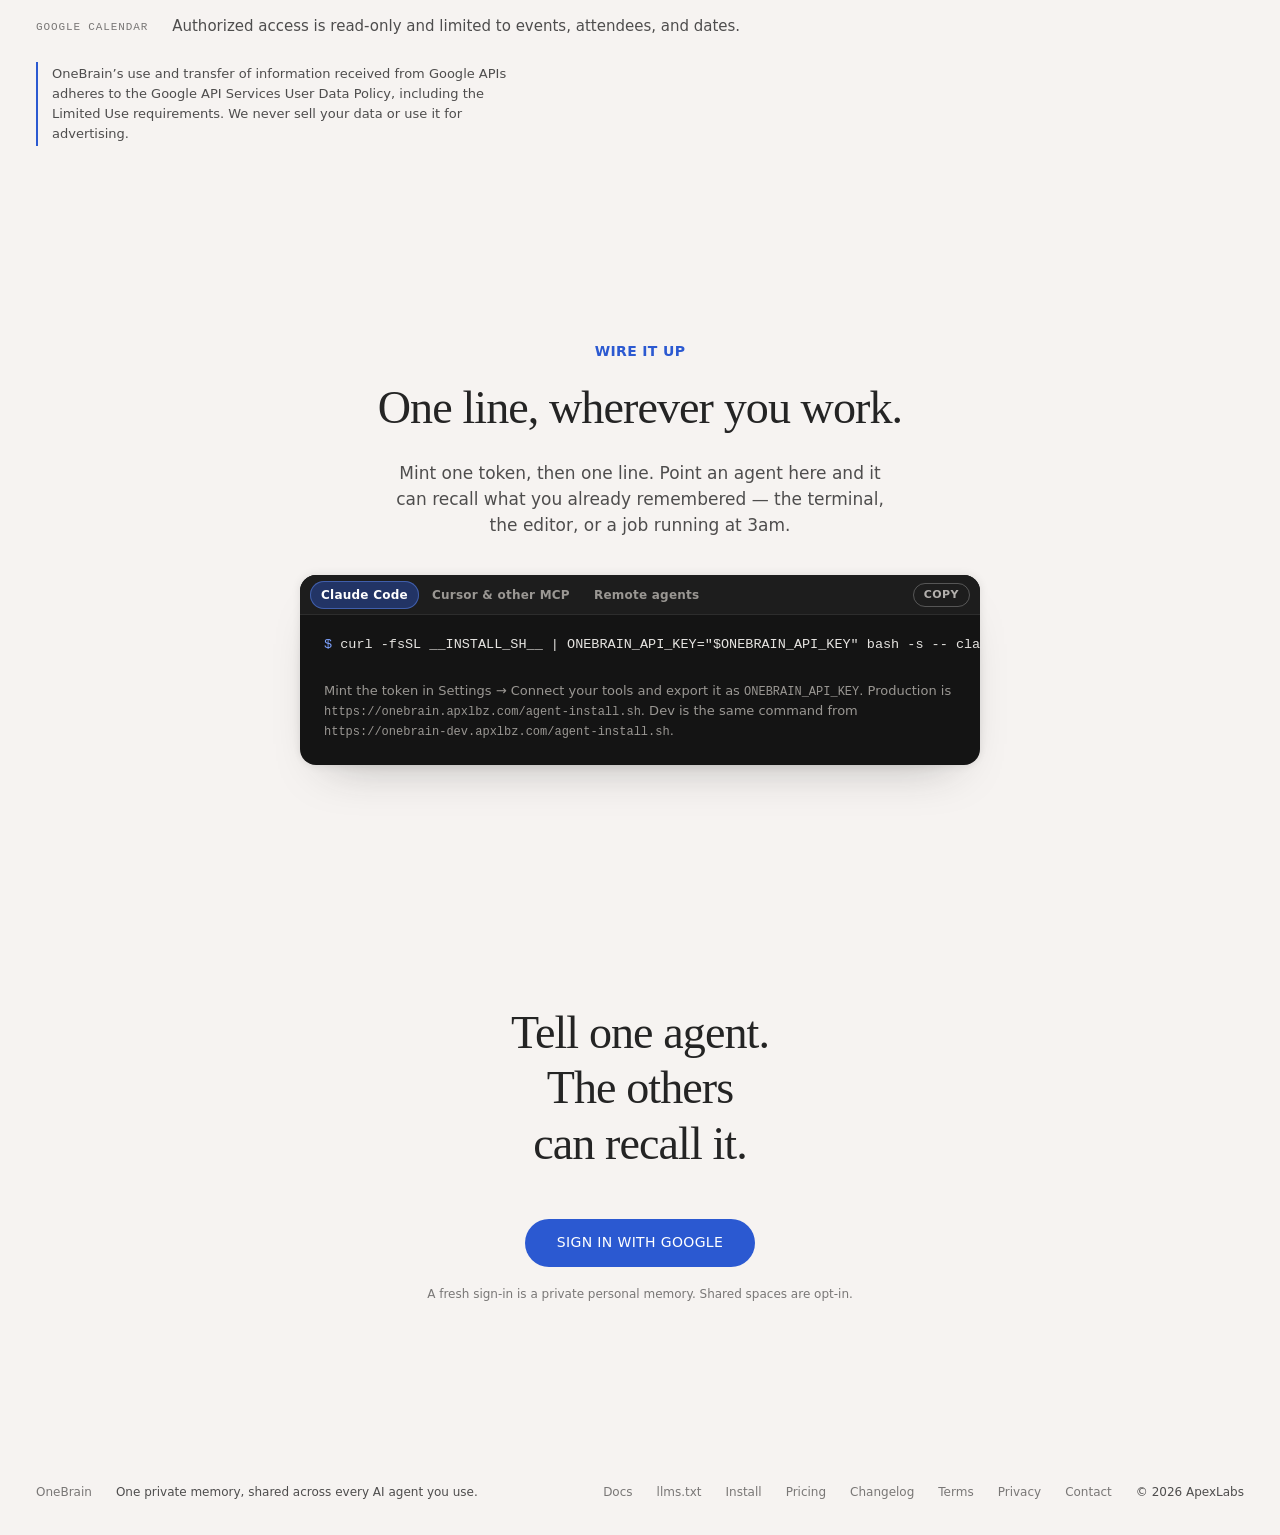
==== commit 773d6463: "sync from apxlbz/onebrain@9cd3726072305b762696faa42503ac1c0c911b08" ====
--- a/index.html
+++ b/index.html
@@ -418,6 +418,7 @@
   <a href="./llms.txt">llms.txt</a>
   <a href="./install.html">Install</a>
   <a href="./pricing.html">Pricing</a>
+  <a href="./changelog.html">Changelog</a>
   <a href="./terms.html">Terms</a>
   <a href="./privacy.html">Privacy</a>
   <a href="mailto:or@apxlbz.com">Contact</a>
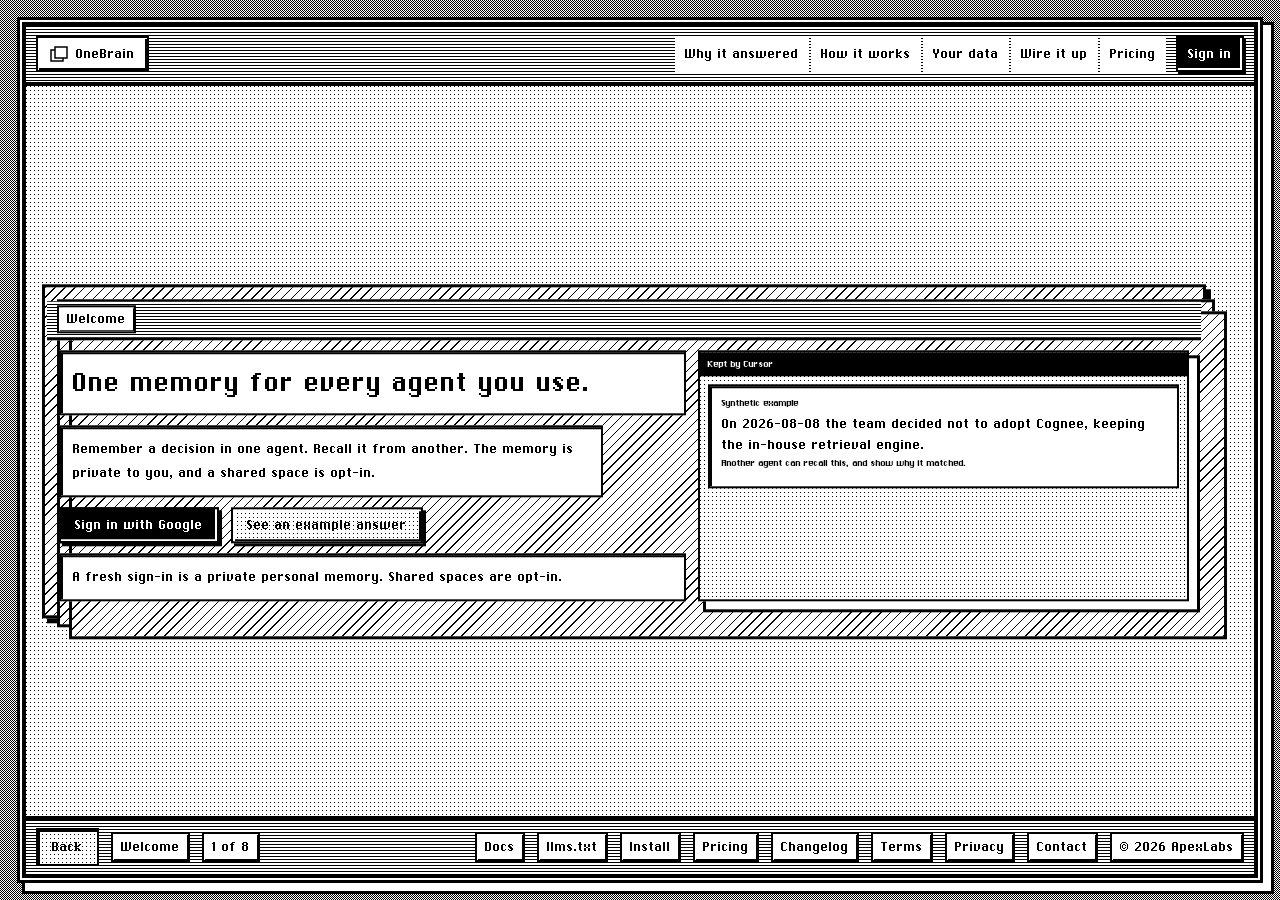
==== commit 2c837ff7: "sync from apxlbz/onebrain@f8c0c9c182ce0d30dcf8db1d9b954923d8e2a2e1" ====
--- a/index.html
+++ b/index.html
@@ -4,8 +4,8 @@
 <meta charset="utf-8" />
 <meta name="viewport" content="width=device-width, initial-scale=1" />
 <meta name="color-scheme" content="light" />
-<meta name="theme-color" content="#f6f3f1" />
-<link rel="icon" href="data:image/svg+xml,%3Csvg xmlns='http://www.w3.org/2000/svg' viewBox='0 0 32 32'%3E%3Cpath d='M16 3 30 27H2Z' fill='%232b59d1'/%3E%3C/svg%3E" />
+<meta name="theme-color" content="#ffffff" />
+<link rel="icon" href="data:image/svg+xml,%3Csvg xmlns='http://www.w3.org/2000/svg' viewBox='0 0 32 32'%3E%3Crect x='4' y='8' width='18' height='20' fill='%23fff' stroke='%23000' stroke-width='2'/%3E%3Crect x='10' y='4' width='18' height='20' fill='%23fff' stroke='%23000' stroke-width='2'/%3E%3C/svg%3E" />
 <meta property="og:type" content="website" />
 <meta property="og:url" content="https://onebrain.apxlbz.com/" />
 <meta property="og:title" content="OneBrain — one memory shared across your agents" />
@@ -20,412 +20,289 @@
 <meta name="twitter:image" content="https://onebrain.apxlbz.com/og-image.png" />
 <title>OneBrain — one memory shared across your agents</title>
 <meta name="description" content="A private memory every AI agent you use can remember and recall. Shared spaces are opt-in." />
-<link rel="stylesheet" href="./app.css?v=3" />
-<link rel="stylesheet" href="./home.css?v=3" />
-<style>
-  /* The Google data-use disclosure Google's branding review requires. Set
-     as a hairline table inside the "Your data" band, in that band's voice. */
-  .gdata { margin-top:var(--u6); padding-top:var(--u5);
-    border-top:1px solid var(--color-ash-line); }
-  .gdata h3 { font-size:22px; font-weight:400; margin:0 0 6px; }
-  .gdata .lede { margin-bottom:var(--u3); }
-  .gdata dl { margin:0; display:grid; grid-template-columns:max-content 1fr;
-    gap:12px var(--u4); font-size:15px; font-weight:200; line-height:1.55; }
-  .gdata dt { font-family:ui-monospace, SFMono-Regular, Menlo, monospace;
-    font-size:11px; letter-spacing:.08em; text-transform:uppercase;
-    color:var(--color-ash-gray); padding-top:4px; white-space:nowrap; }
-  .gdata dd { margin:0; color:var(--color-silver-mist); }
-  .limited { font-size:13px; line-height:1.55; color:var(--color-silver-mist);
-    border-left:2px solid var(--color-electric-iris); padding:2px 0 2px 14px;
-    margin:var(--u4) 0 0; max-width:60ch; }
-  .foot .copy { margin-left:0; }
-  @media (max-width:640px) { .gdata dl { grid-template-columns:1fr; gap:4px; }
-    .gdata dd { margin-bottom:10px; } }
-</style>
+<link rel="stylesheet" href="./fonts.css?v=2" />
+<link rel="stylesheet" href="./home.css?v=6" />
+<script nonce="__NONCE__">document.documentElement.classList.add("js");</script>
 </head>
-<body class="home">
-
-<a class="skip" href="#ask">Skip to content</a>
-
-<canvas id="ambient" aria-hidden="true"></canvas>
-
-<header class="nav">
-  <a class="navbrand" href="./index.html" translate="no">
-    <span class="mark" aria-hidden="true"></span>
-    <span>OneBrain</span>
-  </a>
-  <nav class="navlinks" aria-label="Page sections">
-    <span class="navpill" aria-hidden="true"></span>
-    <a href="#proof">Why it answered</a>
-    <a href="#how">How it works</a>
-    <a href="#data">Your data</a>
-    <a href="#agents">Wire it up</a>
+<body class="home stack">
+
+<a class="skip" href="#hero-h">Skip to content</a>
+
+<div class="desk">
+<div class="window" id="stack">
+  <header class="menubar">
+    <a class="menubrand" href="./index.html" data-go="welcome">
+      <svg width="18" height="16" viewBox="0 0 18 16" aria-hidden="true"><rect x="1" y="4" width="12" height="11" fill="#fff" stroke="#000" stroke-width="1.5"/><rect x="5" y="1" width="12" height="11" fill="#fff" stroke="#000" stroke-width="1.5"/></svg>
+      OneBrain
+    </a>
+    <nav aria-label="Stack">
+      <a href="#proof" data-go="proof">Why it answered</a>
+      <a href="#how" data-go="how">How it works</a>
+      <a href="#data" data-go="data">Your data</a>
+      <a href="#agents" data-go="agents">Wire it up</a>
+      <a href="./pricing.html">Pricing</a>
+      <a class="paint solid" href="./app.html" data-signin>Sign in</a>
+    </nav>
+  </header>
+
+  <div class="stage">
+
+    <article class="hc-card is-on" data-stack-card="welcome" id="welcome" aria-labelledby="hero-h">
+      <div class="cardbody welcome-body">
+        <div class="cardtitle"><span>Welcome</span></div>
+        <div class="offer">
+          <h1 class="field" id="hero-h">One memory for every agent you use.</h1>
+          <p class="field sub">Remember a decision in one agent. Recall it from another. The memory is private to you, and a shared space is opt-in.</p>
+          <div class="herocta">
+            <a class="paint solid" href="./app.html" data-signin>Sign in with Google</a>
+            <a class="paint" href="#proof" data-go="proof">See an example answer</a>
+          </div>
+          <p class="field note">A fresh sign-in is a private personal memory. Shared spaces are opt-in.</p>
+        </div>
+        <button type="button" class="peek" data-go="proof">
+          <span class="cardbar">Kept by Cursor</span>
+          <span class="peekbody">
+            <span class="syn">Synthetic example</span>
+            On 2026-08-08 the team decided not to adopt Cognee, keeping the in-house retrieval engine.
+            <span class="syn">Another agent can recall this, and show why it matched.</span>
+          </span>
+        </button>
+      </div>
+    </article>
+
+    <article class="hc-card" data-stack-card="proof" id="proof" aria-labelledby="proof-h">
+      <div class="cardbody">
+        <h2 id="proof-h">Every answer shows its work.</h2>
+        <p class="lede">Other tools hand you ten results and let you guess. OneBrain shows which search found each one, where it ranked, and what moved it &mdash; so you can tell a real match from a lucky one.</p>
+        <div class="shot">
+          <div class="shotbar"><span>Recall</span><span class="syn" style="margin:0 0 0 auto">Synthetic example</span></div>
+          <div class="shotbody">
+            <div class="fauxrow">
+              <div class="fauxinput">why did we not adopt cognee</div>
+              <span class="fauxgo">Search</span>
+            </div>
+            <p class="note" style="margin:0 0 8px">2 results in 1.2&nbsp;s</p>
+            <div class="hitex">
+              <div class="hrank">1</div>
+              <div>
+                <p class="hc">On 2026-08-08 the team decided not to adopt Cognee, keeping the in-house retrieval engine.</p>
+                <div class="hm">
+                  <span class="pill">note</span>
+                  <span class="arm semantic">semantic&nbsp;#1</span>
+                  <span class="arm lexical">lexical&nbsp;#1</span>
+                  <span class="arm edge">edge&nbsp;#1</span>
+                  <span class="arm">+3.0% recency</span>
+                </div>
+                <p class="hsum">score = (1/(36+1) + 1/(36+1) + 1/(36+1)) &times; 1.030 = 0.0835</p>
+              </div>
+            </div>
+            <div class="hitex">
+              <div class="hrank">2</div>
+              <div>
+                <p class="hc">Cognee has no transaction-time supersession, cited as a design limitation.</p>
+                <div class="hm">
+                  <span class="pill">note</span>
+                  <span class="arm semantic">semantic&nbsp;#3</span>
+                  <span class="arm moved">reranked 13 to 2</span>
+                </div>
+                <p class="hsum">score = 1/(36+3) = 0.0256</p>
+              </div>
+            </div>
+          </div>
+        </div>
+        <p style="margin-top:16px"><a class="paint" href="#change" data-go="change">When a fact changes</a></p>
+      </div>
+    </article>
+
+    <article class="hc-card" data-stack-card="ask" id="ask" aria-labelledby="ask-h">
+      <div class="cardbody">
+        <h2 id="ask-h">The questions that keep coming back.</h2>
+        <div class="asks">
+          <div>
+            <h3>Decisions</h3>
+            <ul>
+              <li>Why did we pick Supabase over RDS?</li>
+              <li>What did we settle on for Q4 pricing?</li>
+              <li>Did we ever agree to support Windows?</li>
+            </ul>
+            <p class="asksrc">from a fact you asked an agent to remember</p>
+          </div>
+          <div>
+            <h3>Meetings</h3>
+            <ul>
+              <li>What did we agree in the board call?</li>
+              <li>What were Tuesday&rsquo;s action items?</li>
+              <li>What did the customer actually ask for?</li>
+            </ul>
+            <p class="asksrc">from what one agent remembered for the next</p>
+          </div>
+          <div>
+            <h3>People</h3>
+            <ul>
+              <li>Who knows about the Stripe integration?</li>
+              <li>Who owns the SOC&nbsp;2 evidence?</li>
+              <li>Who last wrote down the launch date?</li>
+            </ul>
+            <p class="asksrc">from facts your agents were asked to remember</p>
+          </div>
+        </div>
+        <p class="lede" style="margin-top:18px">Every one of these was answered once already. The next agent you open can recall it.</p>
+      </div>
+    </article>
+
+    <article class="hc-card" data-stack-card="change" id="change" aria-labelledby="change-h">
+      <div class="cardbody">
+        <h2 id="change-h">It forgets on purpose.</h2>
+        <p class="lede">Change a price, a plan or an owner and the old fact is <em>retired</em> — search stops returning it, instead of leaving it one row below the new one waiting to mislead somebody.</p>
+        <p class="lede">Nothing is lost: you keep the trail of what it said, when it changed, and what replaced it.</p>
+        <div class="shot">
+          <div class="shotbar"><span>History</span><span class="syn" style="margin:0 0 0 auto">Synthetic example</span></div>
+          <div class="shotbody">
+            <span class="pill">decision</span>
+            <p>Pricing for the Atlas tier was set at $49/seat/month, effective Q4.</p>
+            <div class="timeline">
+              <div class="tnode past">
+                <div class="tc">Pricing for Atlas was set at $39/seat/month.</div>
+                <div class="tw">recorded 30 Jun &middot; replaced by this fact</div>
+              </div>
+              <div class="tnode now">
+                <div class="tc"><b>Pricing for the Atlas tier was set at $49/seat/month, effective Q4.</b></div>
+                <div class="tw">recorded 7h ago &middot; current</div>
+              </div>
+            </div>
+          </div>
+        </div>
+      </div>
+    </article>
+
+    <article class="hc-card" data-stack-card="how" id="how" aria-labelledby="how-h">
+      <div class="cardbody">
+        <h2 id="how-h">Three steps. You choose what is kept.</h2>
+        <figure class="pipe" role="img" aria-label="Claude, Cursor, ChatGPT, Codex, scripts and hooks remember into one private memory, which you and your other agents recall.">
+          <svg viewBox="0 0 960 220" xmlns="http://www.w3.org/2000/svg">
+            <g fill="none" stroke="#000" stroke-width="2">
+              <rect x="24" y="24" width="150" height="28"/><rect x="24" y="60" width="150" height="28"/>
+              <rect x="24" y="96" width="150" height="28"/><rect x="24" y="132" width="150" height="28"/>
+              <rect x="24" y="168" width="150" height="28"/>
+              <path d="M174 38 H250 V110 H390"/><path d="M174 74 H250 V110"/>
+              <path d="M174 110 H390"/><path d="M174 146 H250 V110"/><path d="M174 182 H250 V110"/>
+              <rect x="390" y="78" width="180" height="64"/>
+              <path d="M570 98 H700 V40 H760"/><path d="M570 122 H700 V180 H760"/>
+              <rect x="760" y="22" width="176" height="40"/><rect x="760" y="158" width="176" height="40"/>
+            </g>
+            <g fill="#000" font-family="DejaVu Sans, sans-serif" font-size="13">
+              <text x="36" y="43">Claude</text><text x="36" y="79">Cursor</text>
+              <text x="36" y="115">ChatGPT</text><text x="36" y="151">Codex</text>
+              <text x="36" y="187">A script or hook</text>
+              <text x="408" y="106">One memory</text>
+              <text x="408" y="126">private, when asked</text>
+              <text x="776" y="46">You, searching</text>
+              <text x="776" y="182">Your other agents</text>
+            </g>
+          </svg>
+        </figure>
+        <ol class="steps">
+          <li>
+            <h3>Remember</h3>
+            <p>You, or an agent you connected, explicitly stores a preference, decision, or fact. Automatic ingestion is off: Gmail, Meet, Calendar, and Trello are not read on their own. The note is kept as you sent it.</p>
+          </li>
+          <li>
+            <h3>Distil</h3>
+            <p>Each note becomes single facts, tied to the people and projects they name. API keys and passwords are stripped before anything is saved.</p>
+          </li>
+          <li>
+            <h3>Recall</h3>
+            <p>Ask in the browser, or let another agent ask. Same private memory either way, with the same explanation attached.</p>
+          </li>
+        </ol>
+      </div>
+    </article>
+
+    <article class="hc-card" data-stack-card="data" id="data" aria-labelledby="data-h">
+      <div class="cardbody">
+        <h2 id="data-h">You can take it all back.</h2>
+        <p class="lede">You are about to keep a memory your agents can read. The first question is what happens to it, so here is the answer.</p>
+        <ul class="ticks">
+          <li><b>Leaving takes one click.</b> Export the whole thing as JSON, or delete anything by id, by source, or by what it says.</li>
+          <li><b>Secrets never get written.</b> API keys, passwords and tokens are stripped on the way in, before the first row is saved.</li>
+          <li><b>Private by default.</b> A fresh sign-in is a personal memory only you and the agents you connect can read. A shared space is opt-in, and only an existing member can open it.</li>
+          <li><b>Every fact traces back.</b> The note you remembered is kept unchanged, so you can always read what was stored.</li>
+        </ul>
+        <section class="gdata" id="google-data">
+          <h3>Google user data disclosure</h3>
+          <p class="lede">This block is the disclosure for Google API access. It is not a product feature. Automatic ingestion is off: OneBrain does not read Gmail, Drive, or Calendar on its own. If a Google connection is authorized, including a legacy grant, access is read-only, limited to that member, and revocable from the Google account.</p>
+          <dl>
+            <dt>Gmail</dt>
+            <dd>Authorized access is read-only and limited to recent work mail (promotions and social excluded), for decisions and commitments made over email. Message content is processed into short factual notes. Mailboxes are never shared between members.</dd>
+            <dt>Google Drive</dt>
+            <dd>Authorized access is read-only and limited to Google Meet notes and transcripts stored in Drive.</dd>
+            <dt>Google Calendar</dt>
+            <dd>Authorized access is read-only and limited to events, attendees, and dates.</dd>
+          </dl>
+          <p class="limited">OneBrain&rsquo;s use and transfer of information received from Google APIs adheres to the <a href="https://developers.google.com/terms/api-services-user-data-policy" rel="noopener" target="_blank">Google API Services User Data Policy</a>, including the Limited Use requirements. We never sell your data or use it for advertising.</p>
+        </section>
+      </div>
+    </article>
+
+    <article class="hc-card" data-stack-card="agents" id="agents" aria-labelledby="agents-h">
+      <div class="cardbody">
+        <h2 id="agents-h">One line, wherever you work.</h2>
+        <p class="lede">Mint one token, then one line. Point an agent here and it can recall what you already remembered &mdash; the terminal, the editor, or a job running at 3am.</p>
+        <div class="term">
+          <div class="termbar" role="tablist" aria-label="Setup target">
+            <button class="tterm" role="tab" id="t-cc" aria-controls="p-cc" aria-selected="true">Claude Code</button>
+            <button class="tterm" role="tab" id="t-cursor" aria-controls="p-cursor" aria-selected="false">Cursor &amp; other MCP</button>
+            <button class="tterm" role="tab" id="t-rest" aria-controls="p-rest" aria-selected="false">Remote agents</button>
+            <span class="grow"></span>
+            <button class="copy" type="button">Copy</button>
+          </div>
+          <div class="termpane" id="p-cc" role="tabpanel" aria-labelledby="t-cc" data-copy='curl -fsSL __INSTALL_SH__ | ONEBRAIN_API_KEY="$ONEBRAIN_API_KEY" bash -s -- claude-code'>
+<pre class="snippet" tabindex="0"><code translate="no"><span class="prompt">$</span> curl -fsSL <span data-install-sh>__INSTALL_SH__</span> | ONEBRAIN_API_KEY="$ONEBRAIN_API_KEY" bash -s -- claude-code</code></pre>
+            <p class="termnote">Mint the token in Settings &rarr; Connect your tools and export it as <span class="mono" translate="no">ONEBRAIN_API_KEY</span>. Production is <span class="mono" translate="no">https://onebrain.apxlbz.com/agent-install.sh</span>. Dev is the same command from <span class="mono" translate="no">https://onebrain-dev.apxlbz.com/agent-install.sh</span>.</p>
+          </div>
+          <div class="termpane" id="p-cursor" role="tabpanel" aria-labelledby="t-cursor" hidden data-copy='curl -fsSL __INSTALL_SH__ | ONEBRAIN_API_KEY="$ONEBRAIN_API_KEY" bash -s -- cursor'>
+<pre class="snippet" tabindex="0"><code translate="no"><span class="prompt">$</span> curl -fsSL <span data-install-sh>__INSTALL_SH__</span> | ONEBRAIN_API_KEY="$ONEBRAIN_API_KEY" bash -s -- cursor</code></pre>
+            <p class="termnote">Same script. <span class="mono" translate="no">codex</span> and <span class="mono" translate="no">mcp</span> are the other hosts.</p>
+          </div>
+          <div class="termpane" id="p-rest" role="tabpanel" aria-labelledby="t-rest" hidden data-copy='curl -fsSL __INSTALL_SH__ | ONEBRAIN_API_KEY="$ONEBRAIN_API_KEY" bash -s -- rest'>
+<pre class="snippet" tabindex="0"><code translate="no"><span class="prompt">$</span> curl -fsSL <span data-install-sh>__INSTALL_SH__</span> | ONEBRAIN_API_KEY="$ONEBRAIN_API_KEY" bash -s -- rest</code></pre>
+            <p class="termnote">For agents that never touch a laptop &mdash; CI jobs, cron, a service in your cluster. The key stays in the environment.</p>
+          </div>
+        </div>
+      </div>
+    </article>
+
+    <article class="hc-card" data-stack-card="close" id="close" aria-labelledby="close-h">
+      <div class="cardbody">
+        <h2 id="close-h">Tell one agent. The others can recall it.</h2>
+        <p class="lede">A fresh sign-in is a private personal memory. Shared spaces are opt-in.</p>
+        <a class="paint solid" href="./app.html" data-signin>Sign in with Google</a>
+      </div>
+    </article>
+
+  </div>
+
+  <footer class="statusbar">
+    <button type="button" class="paint" data-back disabled>Back</button>
+    <span id="card-label" data-card-label>Welcome</span>
+    <span data-card-count>1 of 8</span>
+    <span class="grow"></span>
+    <a href="./docs.html">Docs</a>
+    <a href="./llms.txt">llms.txt</a>
+    <a href="./install.html">Install</a>
     <a href="./pricing.html">Pricing</a>
-  </nav>
-  <a class="cta" href="./app.html" data-signin>Sign in</a>
-</header>
-
-<!-- Hero ------------------------------------------------------------------ -->
-<section class="hero" aria-labelledby="hero-h">
-  <div class="herotext">
-    <p class="eyebrow"><span class="pulse" aria-hidden="true"></span>Memory across your agents</p>
-    <h1 id="hero-h">One memory for<br />every agent<br />you&nbsp;use.</h1>
-    <p class="sub">
-      Remember a decision in one agent. Recall it from another. The memory
-      is private to you, and a shared space is opt-in.
-    </p>
-    <div class="herocta">
-      <a class="btn primary lg" href="./app.html" data-signin>Sign in with Google</a>
-      <a class="textlink" href="#proof"><span class="tl">See an example answer</span><span class="tlarrow" aria-hidden="true">&rarr;</span></a>
-    </div>
-    <p class="note">A fresh sign-in is a private personal memory. Shared spaces are opt-in.</p>
-  </div>
-  <canvas id="brain" aria-hidden="true"></canvas>
-</section>
-
-<!-- What it is actually for ------------------------------------------------ -->
-<section class="band" id="ask" aria-labelledby="ask-h">
-  <div class="wrap">
-    <p class="eyebrow">Sound familiar</p>
-    <h2 data-words id="ask-h">The questions that keep coming back.</h2>
-    <div class="asks">
-      <div class="reveal">
-        <p class="askhead">Decisions</p>
-        <ul>
-          <li>Why did we pick Supabase over RDS?</li>
-          <li>What did we settle on for Q4 pricing?</li>
-          <li>Did we ever agree to support Windows?</li>
-        </ul>
-        <p class="asksrc">from a fact you asked an agent to remember</p>
-      </div>
-      <div class="reveal">
-        <p class="askhead">Meetings</p>
-        <ul>
-          <li>What did we agree in the board call?</li>
-          <li>What were Tuesday&rsquo;s action items?</li>
-          <li>What did the customer actually ask for?</li>
-        </ul>
-        <p class="asksrc">from what one agent remembered for the next</p>
-      </div>
-      <div class="reveal">
-        <p class="askhead">People</p>
-        <ul>
-          <li>Who knows about the Stripe integration?</li>
-          <li>Who owns the SOC&nbsp;2 evidence?</li>
-          <li>Who last wrote down the launch date?</li>
-        </ul>
-        <p class="asksrc">from facts your agents were asked to remember</p>
-      </div>
-    </div>
-    <p class="lede askfoot">Every one of these was answered once already.
-      The next agent you open can recall it.</p>
-  </div>
-</section>
-
-<!-- The differentiator, shown ---------------------------------------------- -->
-<section class="band" id="proof" aria-labelledby="proof-h">
-  <div class="wrap zig">
-    <div class="zigtext">
-      <p class="eyebrow">Why it answered</p>
-      <h2 data-words id="proof-h">Every answer shows its work.</h2>
-      <p class="lede">Other tools hand you ten results and let you guess.
-        OneBrain shows which search found each one, where it ranked, and what
-        moved it &mdash; so you can tell a real match from a lucky one.</p>
-      <ul class="ticks">
-        <li>Which search found it, and where it ranked</li>
-        <li>What the reranker moved, and by how much</li>
-        <li>Every weighting that touched the score</li>
-      </ul>
-    </div>
-    <figure class="mock reveal" aria-hidden="true">
-      <div class="shot">
-        <div class="shotbar">
-          <span class="dots"><i></i><i></i><i></i></span>
-          <span class="shoturl">onebrain.app/#search</span>
-        </div>
-        <div class="shotbody">
-          <div class="fauxrow">
-            <div class="fauxinput">why did we not adopt cognee</div>
-            <span class="fauxgo">Search</span>
-          </div>
-          <p class="dim" style="margin:0 0 6px;font-size:13px">8 results in 1.2&nbsp;s</p>
-
-          <div class="hit">
-            <div class="hrank num">1</div>
-            <div class="hbody">
-              <div class="hc">On 2026-08-08 the team decided not to adopt Cognee,
-                keeping the in-house retrieval engine.</div>
-              <div class="hm">
-                <span class="pill">note</span>
-                <span class="arm semantic">semantic&nbsp;#1</span>
-                <span class="arm lexical">lexical&nbsp;#1</span>
-                <span class="arm edge">edge&nbsp;#1</span>
-                <span class="arm">+3.0% recency</span>
-              </div>
-              <div class="faint mono hsum">score = (1/(36+1) + 1/(36+1) + 1/(36+1)) &times; 1.030 = 0.0835</div>
-            </div>
-          </div>
-
-          <div class="hit">
-            <div class="hrank num">2</div>
-            <div class="hbody">
-              <div class="hc">Cognee has no transaction-time supersession, cited
-                as a design limitation.</div>
-              <div class="hm">
-                <span class="pill">note</span>
-                <span class="arm semantic">semantic&nbsp;#3</span>
-                <span class="arm moved">reranked&nbsp;13&rarr;2</span>
-              </div>
-              <div class="faint mono hsum">score = 1/(36+3) = 0.0256</div>
-            </div>
-          </div>
-        </div>
-      </div>
-    </figure>
-  </div>
-</section>
-
-<!-- Supersession ----------------------------------------------------------- -->
-<section class="band" id="change" aria-labelledby="change-h">
-  <div class="wrap zig flip">
-    <div class="zigtext">
-      <p class="eyebrow">When it changes</p>
-      <h2 data-words id="change-h">It forgets on purpose.</h2>
-      <p class="lede">Change a price, a plan or an owner and the old fact is
-        <em>retired</em> — search stops returning it, instead of leaving it one
-        row below the new one waiting to mislead somebody.</p>
-      <p class="lede">Nothing is lost: you keep the trail of what it said, when
-        it changed, and what replaced it.</p>
-    </div>
-    <figure class="mock reveal" aria-hidden="true">
-      <div class="shot">
-        <div class="shotbar">
-          <span class="dots"><i></i><i></i><i></i></span>
-          <span class="shoturl">onebrain.app/#memories</span>
-        </div>
-        <div class="shotbody">
-          <div class="pill" style="margin-bottom:9px">decision</div>
-          <div style="font-size:15px;line-height:1.55;margin-bottom:4px">Pricing
-            for the Atlas tier was set at $49/seat/month, effective Q4.</div>
-          <h4 style="margin-top:20px">History</h4>
-          <div class="timeline">
-            <div class="tnode past">
-              <div class="tc">Pricing for Atlas was set at $39/seat/month.</div>
-              <div class="tw">recorded 30 Jun &middot; replaced by this fact</div>
-            </div>
-            <div class="tnode now">
-              <div class="tc"><b>Pricing for the Atlas tier was set at
-                $49/seat/month, effective Q4.</b></div>
-              <div class="tw">recorded 7h ago &middot; current</div>
-            </div>
-          </div>
-        </div>
-      </div>
-    </figure>
-  </div>
-</section>
-
-<!-- How -------------------------------------------------------------------- -->
-<section class="band" id="how" aria-labelledby="how-h">
-  <div class="wrap">
-    <p class="eyebrow">How it works</p>
-    <h2 data-words id="how-h">Three steps. You choose what is kept.</h2>
-    <figure class="pipe reveal" role="img"
-      aria-label="Claude, Cursor, ChatGPT, Codex, scripts and hooks remember into one private memory, which you and your other agents recall.">
-      <svg viewBox="0 0 960 400" preserveAspectRatio="xMidYMid meet">
-        <defs>
-          <radialGradient id="hubglow" cx="50%" cy="50%" r="50%">
-            <stop offset="0%" stop-color="#a0b5eb" stop-opacity=".55"/>
-            <stop offset="100%" stop-color="#a0b5eb" stop-opacity="0"/>
-          </radialGradient>
-        </defs>
-
-        <!-- connectors first, so pills sit on top -->
-        <g class="pipe-links">
-          <g class="pl"><path d="M 190 48  C 330 48, 350 160, 462 188"/></g>
-          <g class="pl"><path d="M 190 110 C 320 110, 350 172, 462 194"/></g>
-          <g class="pl"><path d="M 190 172 C 320 172, 350 190, 462 200"/></g>
-          <g class="pl"><path d="M 190 234 C 320 234, 350 212, 462 206"/></g>
-          <g class="pl"><path d="M 190 296 C 320 296, 350 226, 462 212"/></g>
-          <g class="pl"><path d="M 190 358 C 330 358, 350 240, 462 218"/></g>
-          <g class="pl out"><path d="M 570 190 C 660 170, 680 120, 760 104"/></g>
-          <g class="pl out"><path d="M 570 214 C 660 234, 680 284, 760 300"/></g>
-        </g>
-
-        <!-- sources -->
-        <g class="pipe-src">
-          <g class="pn"><rect x="40" y="30"  width="150" height="36" rx="18"/><circle cx="62" cy="48" r="3" fill="#5b8cff"/><text x="76" y="53">CLAUDE</text></g>
-          <g class="pn"><rect x="40" y="92"  width="150" height="36" rx="18"/><circle cx="62" cy="110" r="3" fill="#22c55e"/><text x="76" y="115">CURSOR</text></g>
-          <g class="pn"><rect x="40" y="154" width="150" height="36" rx="18"/><circle cx="62" cy="172" r="3" fill="#eab308"/><text x="76" y="177">CHATGPT</text></g>
-          <g class="pn"><rect x="40" y="216" width="150" height="36" rx="18"/><circle cx="62" cy="234" r="3" fill="#8b5cf6"/><text x="76" y="239">CODEX</text></g>
-          <g class="pn"><rect x="40" y="278" width="150" height="36" rx="18"/><circle cx="62" cy="296" r="3" fill="#f97316"/><text x="76" y="301">A SCRIPT</text></g>
-          <g class="pn"><rect x="40" y="340" width="150" height="36" rx="18"/><circle cx="62" cy="358" r="3" fill="#ff9473"/><text x="76" y="363">A HOOK</text></g>
-        </g>
-
-        <!-- the hub -->
-        <g class="pipe-hub">
-          <circle cx="516" cy="202" r="95" fill="url(#hubglow)"/>
-          <rect x="446" y="176" width="140" height="52" rx="26"/>
-          <text x="516" y="198" text-anchor="middle" class="hub-t1">ONE MEMORY</text>
-          <text x="516" y="215" text-anchor="middle" class="hub-t2">private &#183; remembered &#183; current</text>
-        </g>
-
-        <!-- consumers -->
-        <g class="pipe-dst">
-          <g class="pn"><rect x="762" y="82"  width="158" height="44" rx="22"/><text x="841" y="101" text-anchor="middle">YOU</text><text x="841" y="116" text-anchor="middle" class="pn-sub">dashboard search</text></g>
-          <g class="pn"><rect x="762" y="278" width="158" height="44" rx="22"/><text x="841" y="297" text-anchor="middle">YOUR AGENTS</text><text x="841" y="312" text-anchor="middle" class="pn-sub">recall from any harness</text></g>
-        </g>
-      </svg>
-    </figure>
-
-    <ol class="steps">
-      <li class="reveal">
-        <span class="num">01</span>
-        <h3>Remember</h3>
-        <p>You, or an agent you connected, explicitly stores a preference,
-          decision, or fact. Automatic ingestion is off: Gmail, Meet,
-          Calendar, and Trello are not read on their own. The note is kept
-          as you sent it.</p>
-      </li>
-      <li class="reveal">
-        <span class="num">02</span>
-        <h3>Distil</h3>
-        <p>Each note becomes single facts, tied to the people and projects they
-          name. API keys and passwords are stripped before anything is saved.</p>
-      </li>
-      <li class="reveal">
-        <span class="num">03</span>
-        <h3>Recall</h3>
-        <p>Ask in the browser, or let another agent ask. Same private memory
-          either way, with the same explanation attached.</p>
-      </li>
-    </ol>
-  </div>
-</section>
-
-<!-- Objections: the first question anyone asks of this ---------------------- -->
-<section class="band" id="data" aria-labelledby="data-h">
-  <div class="wrap zig">
-    <div class="zigtext">
-      <p class="eyebrow">Your data</p>
-      <h2 data-words id="data-h">You can take it all back.</h2>
-      <p class="lede">You are about to keep a memory your agents can read.
-        The first question is what happens to it, so here is the answer.</p>
-    </div>
-    <ul class="ticks big">
-      <li><b>Leaving takes one click.</b> Export the whole thing as JSON, or
-        delete anything by id, by source, or by what it says.</li>
-      <li><b>Secrets never get written.</b> API keys, passwords and tokens are
-        stripped on the way in, before the first row is saved.</li>
-      <li><b>Private by default.</b> A fresh sign-in is a personal memory only
-        you and the agents you connect can read. A shared space is opt-in, and
-        only an existing member can open it.</li>
-      <li><b>Every fact traces back.</b> The note you remembered is kept
-        unchanged, so you can always read what was stored.</li>
-    </ul>
-  </div>
-  <div class="wrap gdata reveal" id="google-data">
-    <h3>Google user data disclosure</h3>
-    <p class="lede">This block is the disclosure for Google API access. It is
-      not a product feature. Automatic ingestion is off: OneBrain does not read
-      Gmail, Drive, or Calendar on its own. If a Google connection is
-      authorized, including a legacy grant, access is read-only, limited to
-      that member, and revocable from the Google account.</p>
-    <dl>
-      <dt>Gmail</dt>
-      <dd>Authorized access is read-only and limited to recent work mail
-        (promotions and social excluded), for decisions and commitments made
-        over email. Message content is processed into short factual notes.
-        Mailboxes are never shared between members.</dd>
-      <dt>Google Drive</dt>
-      <dd>Authorized access is read-only and limited to Google Meet notes and
-        transcripts stored in Drive.</dd>
-      <dt>Google Calendar</dt>
-      <dd>Authorized access is read-only and limited to events, attendees, and
-        dates.</dd>
-    </dl>
-    <p class="limited">OneBrain&rsquo;s use and transfer of information received from
-      Google APIs adheres to the <a href="https://developers.google.com/terms/api-services-user-data-policy"
-      rel="noopener" target="_blank">Google API Services User Data Policy</a>,
-      including the Limited Use requirements. We never sell your data or use it
-      for advertising.</p>
-  </div>
-</section>
-
-<!-- Setup: two audiences, local people and remote agents ------------------ -->
-<section class="band" id="agents" aria-labelledby="agents-h">
-  <div class="wrap narrow center">
-    <p class="eyebrow">Wire it up</p>
-    <h2 data-words id="agents-h">One line, wherever you work.</h2>
-    <p class="lede">Mint one token, then one line. Point an agent here and it
-      can recall what you already remembered &mdash; the terminal, the editor,
-      or a job running at 3am.</p>
-
-    <div class="term">
-      <div class="termbar" role="tablist" aria-label="Setup target">
-        <button class="tterm" role="tab" id="t-cc" aria-controls="p-cc"
-          aria-selected="true">Claude Code</button>
-        <button class="tterm" role="tab" id="t-cursor" aria-controls="p-cursor"
-          aria-selected="false">Cursor &amp; other MCP</button>
-        <button class="tterm" role="tab" id="t-rest" aria-controls="p-rest"
-          aria-selected="false">Remote agents</button>
-        <span class="grow"></span>
-        <button class="copy" type="button">Copy</button>
-      </div>
-
-      <div class="termpane" id="p-cc" role="tabpanel" aria-labelledby="t-cc"
-        data-copy='curl -fsSL __INSTALL_SH__ | ONEBRAIN_API_KEY="$ONEBRAIN_API_KEY" bash -s -- claude-code'>
-<pre class="snippet" tabindex="0"><code translate="no"><span class="prompt">$</span> curl -fsSL <span data-install-sh>__INSTALL_SH__</span> | ONEBRAIN_API_KEY="$ONEBRAIN_API_KEY" bash -s -- claude-code</code></pre>
-        <p class="termnote">Mint the token in Settings &rarr; Connect your tools
-          and export it as <span class="mono" translate="no">ONEBRAIN_API_KEY</span>.
-          Production is <span class="mono" translate="no">https://onebrain.apxlbz.com/agent-install.sh</span>.
-          Dev is the same command from
-          <span class="mono" translate="no">https://onebrain-dev.apxlbz.com/agent-install.sh</span>.</p>
-      </div>
-
-      <div class="termpane" id="p-cursor" role="tabpanel" aria-labelledby="t-cursor" hidden
-        data-copy='curl -fsSL __INSTALL_SH__ | ONEBRAIN_API_KEY="$ONEBRAIN_API_KEY" bash -s -- cursor'>
-<pre class="snippet" tabindex="0"><code translate="no"><span class="prompt">$</span> curl -fsSL <span data-install-sh>__INSTALL_SH__</span> | ONEBRAIN_API_KEY="$ONEBRAIN_API_KEY" bash -s -- cursor</code></pre>
-        <p class="termnote">Same script. <span class="mono" translate="no">codex</span>
-          and <span class="mono" translate="no">mcp</span> are the other hosts.</p>
-      </div>
-
-      <div class="termpane" id="p-rest" role="tabpanel" aria-labelledby="t-rest" hidden
-        data-copy='curl -fsSL __INSTALL_SH__ | ONEBRAIN_API_KEY="$ONEBRAIN_API_KEY" bash -s -- rest'>
-<pre class="snippet" tabindex="0"><code translate="no"><span class="prompt">$</span> curl -fsSL <span data-install-sh>__INSTALL_SH__</span> | ONEBRAIN_API_KEY="$ONEBRAIN_API_KEY" bash -s -- rest</code></pre>
-        <p class="termnote">For agents that never touch a laptop &mdash; CI jobs,
-          cron, a service in your cluster. The key stays in the environment.</p>
-      </div>
-    </div>
-  </div>
-</section>
-
-<!-- Close ------------------------------------------------------------------ -->
-<section class="closing" aria-labelledby="close-h">
-  <div class="wrap narrow">
-    <h2 data-words id="close-h">Tell one agent. The others can recall it.</h2>
-    <a class="btn primary lg" href="./app.html" data-signin>Sign in with Google</a>
-    <p class="note" style="margin-top:18px">A fresh sign-in is a private personal
-      memory. Shared spaces are opt-in.</p>
-  </div>
-</section>
-
-<footer class="foot">
-  <span translate="no">OneBrain</span>
-  <span class="dim">One private memory, shared across every AI agent you use.</span>
-  <span class="grow"></span>
-  <a href="./docs.html">Docs</a>
-  <a href="./llms.txt">llms.txt</a>
-  <a href="./install.html">Install</a>
-  <a href="./pricing.html">Pricing</a>
-  <a href="./changelog.html">Changelog</a>
-  <a href="./terms.html">Terms</a>
-  <a href="./privacy.html">Privacy</a>
-  <a href="mailto:or@apxlbz.com">Contact</a>
-  <span class="dim">&copy; 2026 ApexLabs</span>
-</footer>
-
-<script src="./home.js?v=1"></script>
+    <a href="./changelog.html">Changelog</a>
+    <a href="./terms.html">Terms</a>
+    <a href="./privacy.html">Privacy</a>
+    <a href="mailto:or@apxlbz.com">Contact</a>
+    <span>&copy; 2026 ApexLabs</span>
+  </footer>
+</div>
+</div>
+
+<p id="stack-live" class="visually-hidden" role="status" aria-live="polite"></p>
+
+<script src="./home.js?v=4"></script>
 <script type="module" src="./home-auth.js?v=2"></script>
 </body>
 </html>
--- a/fonts.css
+++ b/fonts.css
@@ -0,0 +1,99 @@
+/* Self-hosted faces.
+   ChiKareGo2 (Giles Booth, Creative Commons Attribution) is the mixed-case
+   Chicago-like bitmap for menus, titles, buttons, and card text.
+   DejaVu Sans (Bitstream Vera) is for long legal and docs passages.
+   DejaVu Sans Mono is for install lines, scores, and identifiers.
+   Licenses: fonts/LICENSE-ChiKareGo2.txt and fonts/LICENSE-DejaVu.txt. */
+
+@font-face {
+  font-family: "ChiKareGo2";
+  src: url("./fonts/chikarego2.woff2") format("woff2");
+  font-weight: 400;
+  font-style: normal;
+  font-display: swap;
+}
+@font-face {
+  font-family: "ChiKareGo2";
+  src: url("./fonts/chikarego2.woff2") format("woff2");
+  font-weight: 700;
+  font-style: normal;
+  font-display: swap;
+}
+@font-face {
+  font-family: "DejaVu Sans";
+  src: url("./fonts/dejavu-sans.woff2") format("woff2");
+  font-weight: 400;
+  font-style: normal;
+  font-display: swap;
+}
+@font-face {
+  font-family: "DejaVu Sans";
+  src: url("./fonts/dejavu-sans-bold.woff2") format("woff2");
+  font-weight: 700;
+  font-style: normal;
+  font-display: swap;
+}
+@font-face {
+  font-family: "DejaVu Sans Mono";
+  src: url("./fonts/dejavu-sans-mono.woff2") format("woff2");
+  font-weight: 400;
+  font-style: normal;
+  font-display: swap;
+}
+
+:root {
+  --ink: #000;
+  --paper: #fff;
+  --muted: #1a1a1a;
+  --faint: #333;
+  --line: #000;
+  --font-display: "ChiKareGo2", "DejaVu Sans", sans-serif;
+  --font-body: "ChiKareGo2", "DejaVu Sans", sans-serif;
+  --font-reading: "DejaVu Sans", "Geneva", sans-serif;
+  --font-mono: "DejaVu Sans Mono", ui-monospace, monospace;
+  --desk: url("data:image/svg+xml;utf8,<svg xmlns='http://www.w3.org/2000/svg' width='2' height='2'><rect width='2' height='2' fill='%23fff'/><rect width='1' height='1' fill='%23000'/><rect x='1' y='1' width='1' height='1' fill='%23000'/></svg>");
+  --stipple: url("data:image/svg+xml;utf8,<svg xmlns='http://www.w3.org/2000/svg' width='4' height='4'><rect width='4' height='4' fill='%23fff'/><rect width='1' height='1' fill='%23000'/></svg>");
+  --stipple-soft: url("data:image/svg+xml;utf8,<svg xmlns='http://www.w3.org/2000/svg' width='4' height='4'><rect width='4' height='4' fill='%23fff'/><rect width='1' height='1' fill='%23000'/></svg>");
+  --hatch: repeating-linear-gradient(-45deg, #000 0 1px, transparent 1px 7px);
+  --stripes: repeating-linear-gradient(to bottom, #000 0 1px, transparent 1px 3px);
+  --ease-out: cubic-bezier(.23, 1, .32, 1);
+  --t-press: 110ms;
+}
+
+* { box-sizing: border-box; }
+html { height: 100%; }
+body { margin: 0; }
+::selection { background: #000; color: #fff; }
+input, textarea { caret-color: #000; }
+html { scrollbar-color: #000 #fff; }
+::-webkit-scrollbar { width: 14px; height: 14px; }
+::-webkit-scrollbar-track { background: #fff; background-image: var(--stipple); }
+::-webkit-scrollbar-thumb { background: #000; border: 2px solid #fff; }
+
+:where(a, button, input, select, textarea, summary, [tabindex]):focus-visible {
+  outline: 2px solid #000;
+  outline-offset: 2px;
+}
+
+.visually-hidden {
+  position: absolute; width: 1px; height: 1px; margin: -1px; padding: 0;
+  overflow: hidden; clip: rect(0 0 0 0); white-space: nowrap; border: 0;
+}
+
+@keyframes hc-in {
+  from { opacity: 0; filter: blur(6px); }
+  to { opacity: 1; filter: blur(0); }
+}
+@keyframes hc-out {
+  from { opacity: 1; filter: blur(0); }
+  to { opacity: 0; filter: blur(6px); }
+}
+
+@media (prefers-reduced-motion: reduce) {
+  *, *::before, *::after {
+    animation-duration: 1ms !important;
+    animation-iteration-count: 1 !important;
+    transition-duration: 1ms !important;
+    scroll-behavior: auto !important;
+  }
+}
--- a/home.css
+++ b/home.css
@@ -1,484 +1,798 @@
-/* OneBrain landing page — Dala style reference.
- *
- * Loaded AFTER app.css, which owns the token NAMES. This file declares the Dala
- * palette under its own `--color-*` names and re-points app.css's semantic
- * aliases at them, all scoped to `.home`. Nothing escapes: the dashboard stays
- * on its own (Dub) system, which is correct — a dense operational surface and a
- * marketing page want opposite things, and the split is deliberate.
- *
- * The rules that actually define this look, from the reference:
- *   void        #000000 is the design. Not dark grey, and never a panel.
- *   no chrome   no cards, no borders, no shadows, no elevation. Elements float
- *               on black separated by whitespace alone.
- *   scale       hierarchy comes from SIZE and TRACKING, never weight. Every
- *               headline is weight 400 at 42-113px with -0.04em tracking.
- *   weight 200  18px body copy is ultra-light. This is the signature and the
- *               single easiest thing to get wrong.
- *   one violet  #8052ff is the sole filled action colour, one per view.
- *               #ffb829 amber carries emphasis labels. Neither is a surface.
- */
+/* Public HyperCard stack. The signed-in dashboard does not load this file.
+   Onboarding still uses the .home variable names below, retargeted to ink. */
 
 .home {
-  /* Monad palette (styles.refero.design) — warm parchment, editorial serif
-     headings, mono labels, one Lake Blue action. The Dala token NAMES stay and
-     are re-pointed, so every downstream rule retunes itself:
-       void -> parchment · bone-white -> ink · silver-mist -> graphite
-       ash-gray -> smoke · electric-iris & saffron-spark -> lake blue
-     One deliberate deviation: body copy stays Inter, not mono — paragraphs
-     here run long, and mono body is hostile to non-developer readers. Labels,
-     nav and buttons carry the mono voice, per the reference. */
-  --color-void:#f6f3f1;
-  --color-bone-white:#242424;
-  --color-ash-gray:#797776;
-  --color-silver-mist:#4e4d4d;
-  --color-electric-iris:#2b59d1;
-  --color-saffron-spark:#2b59d1;
-  --color-deep-verdant:#15846e;
-  --color-ash-line:#cecac8;
-  --color-periwinkle:#cfdaf5;
-  --color-coral:#ff9473;
-  --color-sky:#a0b5eb;
-
-  /* app.css's semantic aliases, re-pointed */
-  --bg:var(--color-void); --panel:var(--color-void); --sunk:var(--color-void);
-  --ink:var(--color-bone-white); --muted:var(--color-silver-mist);
-  --faint:var(--color-ash-gray);
-  --line:var(--color-ash-line); --line-strong:#b9b4b1; --hair:transparent;
-  --accent:var(--color-electric-iris); --focus:var(--color-electric-iris);
-
-  /* 6px base unit */
-  --u1:6px; --u2:12px; --u3:18px; --u4:24px; --u5:30px; --u6:36px;
-  --u10:60px; --u16:96px; --u20:120px;
-  --radius-cards:40px; --radius-buttons:100px; --radius-full:9999px;
-  --page-max:1280px;
-
-  /* app.css sets `html, body { height:100% }` for the dashboard's full-height
-     shell. On a long scrolling document that caps the body box at one viewport,
-     which is the containing block for position:sticky — so the nav scrolled
-     away the moment you passed the fold. */
-  height:auto; min-height:100vh;
-
-  background:var(--color-void); color:var(--color-bone-white);
-  font-family:Inter, ui-sans-serif, system-ui, -apple-system, BlinkMacSystemFont,
-              "Segoe UI", Roboto, sans-serif;
-  font-size:17px; font-weight:400; line-height:1.5;
-  font-feature-settings:"ss01" on;
-  -webkit-font-smoothing:antialiased;
-}
-.home .grow { flex:1; }
-
-/* Type scale. Weight 400 at every display size — the brand trusts scale, not
-   weight, and bolding a headline here breaks the whole system. */
-.home h1, .home h2, .home h3 { font-weight:400; color:var(--color-bone-white);
-  font-family:ui-serif, Georgia, Cambria, "Times New Roman", serif;
-  text-wrap:balance; }
-/* The reference runs display type to 113px, but that assumes short lines. The
-   line-reveal mask below is `overflow:hidden`, so anything wider than its
-   column is CLIPPED rather than wrapped — sized to fit the widest line here. */
-.home h1 { font-size:clamp(38px, 5vw, 80px); line-height:1.14;
-  letter-spacing:-.02em; margin:0 0 var(--u5); }
-.home h2 { font-size:clamp(30px, 3.6vw, 48px); line-height:1.2;
-  letter-spacing:-.02em; margin:0 0 var(--u4); }
-.home h3 { font-size:27px; line-height:1.15; letter-spacing:-.02em;
-  margin:0 0 var(--u2); }
-/* A reset for unclassed paragraphs only — as `.home p` it outranked
-   `.lede` and `.eyebrow` and collapsed the gaps they set. */
-.home p:not([class]) { margin:0; }
-
-/* Amber, uppercase, above the body copy — the reference's section label. */
-.home .eyebrow { display:inline-flex; align-items:center; gap:9px;
-  font-size:14px; font-weight:600; letter-spacing:.35px; text-transform:uppercase;
-  color:var(--color-saffron-spark); margin:0 0 var(--u3); }
-.pulse { width:6px; height:6px; border-radius:50%;
-  background:var(--color-saffron-spark);
-  box-shadow:0 0 0 0 rgba(43,89,209,.4); animation:pulse 2.6s ease-out infinite; }
-@keyframes pulse { 70%,100% { box-shadow:0 0 0 8px rgba(43,89,209,0) } }
-
-.home .lede, .home .sub { font-size:17px; font-weight:400; line-height:1.55;
-  color:var(--color-bone-white); max-width:30em; text-wrap:pretty; margin:0; }
-.home .lede { color:var(--color-silver-mist); margin:0 0 var(--u4); }
-.home .lede + .lede { margin-top:0; }
-.lede em, .sub em { font-style:normal; color:var(--color-saffron-spark); }
-.home .note { font-size:12px; font-weight:400; line-height:1.5;
-  color:var(--color-ash-gray); margin:0; }
-
-/* ------------------------------------------------------------------ nav */
-
-/* Transparent, sitting directly on black. No border, no backdrop blur. */
-.nav { position:sticky; top:0; z-index:20; display:flex; align-items:center;
-  gap:var(--u6); padding:var(--u4) var(--u6);
-  max-width:var(--page-max); margin:0 auto; background:transparent; }
-.navbrand { display:flex; align-items:center; gap:10px; font-size:14px;
-  font-weight:400; letter-spacing:.01em; color:var(--color-bone-white); }
-/* Angular fragment, echoing the triangles in the constellation. */
-.navbrand .mark { width:16px; height:16px; flex:none;
-  background:linear-gradient(140deg, var(--color-electric-iris),
-                             var(--color-sky));
-  clip-path:polygon(50% 0%, 100% 86%, 0% 86%); }
-/* The links live in a pill (the reference's 24px nav radius) with an indicator
-   that slides to whichever section you are actually reading. Bare text links
-   gave no sense of place on a page this long. */
-.navlinks { position:relative; display:flex; align-items:center; gap:4px;
-  margin-left:auto; padding:5px;
-  border-radius:var(--radius-buttons);
-  background:rgba(255,255,255,.6);
-  box-shadow:inset 0 0 0 1px var(--color-ash-line); }
-.navpill { position:absolute; top:5px; bottom:5px; left:0; width:0;
-  border-radius:calc(var(--radius-buttons) - 5px);
-  background:var(--color-periwinkle);
-  box-shadow:inset 0 0 0 1px rgba(43,89,209,.3);
-  opacity:0; pointer-events:none;
-  transition:transform 380ms var(--ease-out), width 380ms var(--ease-out),
-             opacity 240ms ease; }
-.navpill.on { opacity:1; }
-.navlinks a { position:relative; z-index:1; padding:7px 12px; border-radius:14px;
-  font-size:13px; font-weight:600; letter-spacing:.025em; text-transform:uppercase;
-  color:var(--color-ash-gray); white-space:nowrap;
-  transition:color 200ms ease; }
-.navlinks a:hover { color:var(--color-bone-white); }
-.navlinks a[aria-current="true"] { color:var(--color-bone-white); }
-
-/* The one filled action. Violet pill, never anything else. */
-.cta, .home .btn.primary {
-  display:inline-flex; align-items:center; justify-content:center;
-  height:48px; padding:0 32px; border:none;
-  border-radius:var(--radius-buttons);
-  background:var(--color-electric-iris); color:#ffffff;
-  font-size:14px; font-weight:500; letter-spacing:.025em; text-transform:uppercase;
-  transition:box-shadow 260ms var(--ease-out), transform var(--t-press) var(--ease-out);
-}
-.js .cta[data-reveal-cta] { opacity:0; transform:translateY(-6px) scale(.94);
-  pointer-events:none;
-  transition:opacity 320ms var(--ease-out), transform 320ms var(--ease-out); }
-.js .cta[data-reveal-cta].on { opacity:1; transform:none; pointer-events:auto; }
-.cta:hover, .home .btn.primary:hover {
-  background:var(--color-electric-iris);
-  box-shadow:0 0 24px -4px rgba(43,89,209,.5); opacity:1; }
-.cta:active, .home .btn.primary:active { transform:scale(.97); }
-
-/* The secondary action scrolls the page — so it is a link, not a button. Two
-   button-shaped things side by side made the reader pick between two CTAs. */
-.textlink { display:inline-flex; align-items:center; gap:8px; height:45px;
-  font-size:16px; font-weight:200; color:var(--color-bone-white);
-  transition:color 200ms ease; }
-.textlink .tl { border-bottom:1px solid var(--color-ash-line);
-  padding-bottom:2px; transition:border-color 200ms ease; }
-.textlink .tlarrow { transition:transform 240ms var(--ease-out); }
-.textlink:hover { color:var(--color-saffron-spark); }
-.textlink:hover .tl { border-bottom-color:var(--color-saffron-spark); }
-.textlink:hover .tlarrow { transform:translateX(4px); }
-
-/* ----------------------------------------------------------------- hero */
-
-.hero { position:relative; max-width:var(--page-max); margin:0 auto;
-  padding:var(--u10) var(--u6) var(--u10); display:grid; align-items:center;
-  gap:var(--u6); }
-.herotext { position:relative; z-index:1; }
-#brain { display:block; width:100%; height:min(52vh, 420px); }
-.herocta { display:flex; align-items:center; gap:var(--u4); flex-wrap:wrap;
-  margin-top:var(--u5); }
-.hero .note { margin-top:var(--u4); }
-
-@media (min-width:980px) {
-  .hero { grid-template-columns:minmax(0,1.18fr) minmax(0,1fr);
-    padding-block:var(--u10) var(--u16); }
-  #brain { height:min(78vh, 660px); }
-}
-
-/* Ambient triangles drift behind everything. z-index:-1 puts the canvas behind
-   the content but still in front of .home's own background, so the children
-   need no stacking rule — and crucially do not get one, because a blanket
-   `.home > * { position:relative }` silently overrode the nav's sticky. */
-#ambient { position:fixed; inset:0; z-index:-1; pointer-events:none; }
-
-/* ------------------------------------------------------------- sections */
-
-.wrap { max-width:var(--page-max); margin:0 auto; }
-.wrap.narrow { max-width:760px; }
-.wrap.center { text-align:center; }
-.wrap.center .eyebrow { justify-content:center; }
-.wrap.center h2, .wrap.center .lede { margin-inline:auto; }
-.band { padding:var(--u16) var(--u6); }
-
-/* Zigzag: visual-left/text-right, then text-left/visual-right. */
-.zig { display:grid; gap:var(--u10); align-items:center; }
-@media (min-width:980px) {
-  .zig { grid-template-columns:minmax(0,1fr) minmax(0,1.05fr);
-    gap:clamp(48px, 7vw, 120px); }
-  .zig.flip .zigtext { order:2; }
-  .zig.flip .mock { order:1; }
-}
-
-.ticks { list-style:none; margin:var(--u4) 0 0; padding:0; display:grid;
-  gap:var(--u2); }
-.ticks li { position:relative; padding-left:26px; font-size:18px; font-weight:200;
-  color:var(--color-silver-mist); text-wrap:pretty; }
-/* Claim first, detail second — the bold clause is the answer and the rest is
-   the evidence, so a reader can take just the four bold lines and be right. */
-.ticks.big { gap:var(--u4); }
-.ticks.big li { font-size:17px; }
-.ticks.big b { display:block; font-weight:400; color:var(--color-bone-white);
-  margin-bottom:2px; }
-/* A triangle, not a bullet — the same glyph as the constellation. */
-.ticks li::before { content:""; position:absolute; left:0; top:.6em;
-  width:0; height:0; border-left:5px solid transparent;
-  border-right:5px solid transparent;
-  border-bottom:9px solid var(--color-electric-iris); }
-
-/* ----------------------------------------------------------------- asks */
-
-/* Three jobs, in the words someone would actually type. "Organizational
-   memory" means nothing until you see your own question in the list. */
-.asks { display:grid; gap:var(--u10); margin-top:var(--u10); }
-@media (min-width:900px) { .asks { grid-template-columns:repeat(3,1fr);
-  gap:var(--u6); } }
-.askhead { font-size:12px; font-weight:600; letter-spacing:.35px;
-  text-transform:uppercase; color:var(--color-electric-iris);
-  margin:0 0 var(--u3); }
-.asks ul { list-style:none; margin:0; padding:0; display:grid; gap:var(--u3); }
-/* Set as quotes, so they read as things people say rather than feature bullets. */
-.asks li { position:relative; padding-left:18px; font-size:19px; font-weight:200;
-  line-height:1.35; letter-spacing:-.01em; color:var(--color-bone-white);
-  text-wrap:pretty; }
-.asks li::before { content:"\201C"; position:absolute; left:0; top:.06em;
-  font-size:26px; line-height:1; color:var(--color-electric-iris);
-  opacity:.65; }
-.asksrc { margin:var(--u3) 0 0; font-size:13px; font-weight:200;
-  color:var(--color-ash-gray); text-wrap:pretty; }
-.home .askfoot { margin:var(--u16) 0 0; max-width:60ch; }
-
-/* ----------------------------------------------------------- the mocks */
-
-/* A window from the actual product, floating on the void.
- *
- * The inside is not a lookalike: `.shot` re-points the semantic tokens back to
- * the dashboard's light system, and the markup uses the dashboard's own class
- * names, so app.css draws it. Change the real Search view and this changes with
- * it. That is also why it is a bright panel on black — the app IS light, and a
- * dark "screenshot" would be a lie about what you get after signing in.
- *
- * The reference forbids cards, and everywhere else on this page that holds. A
- * product shot is the exception: it is a picture of a thing, not a container
- * invented to hold text.
- */
-.home .shot {
-  --bg:#f6f3f1; --panel:#f6f3f1; --sunk:#efeae7; --hair:#efeae7;
-  --ink:#242424; --muted:#4e4d4d; --faint:#797776;
-  --line:#cecac8; --line-strong:#b9b4b1; --accent:#2b59d1; --focus:#2b59d1;
-  --entity:#7c3aed; --product:#16a34a; --system:#ea580c; --topic:#ca8a04;
-  --source:#2563eb; --ok:#16a34a;
-  --r-input:6px; --r-btn:8px; --r-card:12px; --r-lg:16px; --r-pill:9999px;
-
-  background:#f6f3f1; color:#242424; border-radius:14px; overflow:hidden;
-  font-size:14px; font-weight:400; line-height:1.43;
-  /* Lifted off the void, with a faint violet spill so it belongs to this page. */
-  box-shadow:0 0 0 1px var(--color-ash-line),
-             rgba(0,0,0,.1) 0 0 10px 0,
-             0 30px 60px -30px rgba(36,36,36,.25);
-}
-.shotbar { display:flex; align-items:center; gap:14px;
-  padding:0 14px; height:40px; background:#f5f5f5;
-  border-bottom:1px solid #e5e5e5; }
-.dots { display:flex; gap:6px; flex:none; }
-.dots i { width:9px; height:9px; border-radius:50%; background:#d4d4d4; }
-.shoturl { flex:1; text-align:center; font-size:12px; color:#737373;
-  font-weight:400; white-space:nowrap; overflow:hidden; text-overflow:ellipsis; }
-.shotbody { padding:18px; }
-.shot h4 { font-size:11px; font-weight:500; letter-spacing:.06em;
-  text-transform:uppercase; color:#737373; margin:0 0 12px; }
-
-/* A search field, without a real form control — this is a picture, and a
-   focusable input inside aria-hidden content is a keyboard trap. */
-.fauxinput { display:flex; align-items:center; gap:8px; height:40px;
-  padding:0 12px; border:1px solid #171717; border-radius:8px;
-  font-size:15px; color:#171717; }
-.fauxinput::after { content:""; width:1.5px; height:17px; background:#2563eb;
-  animation:caret 1.1s steps(1) infinite; }
-@keyframes caret { 50% { opacity:0 } }
-.fauxrow { display:flex; gap:8px; margin-bottom:14px; }
-.fauxgo { display:inline-flex; align-items:center; height:40px; padding:0 16px;
-  border-radius:8px; background:#171717; color:#fff; font-size:13px;
-  font-weight:500; flex:none; }
-
-/* ---------------------------------------------------------------- steps */
-
-.steps { list-style:none; margin:var(--u10) 0 0; padding:0; display:grid;
-  gap:var(--u10); }
-@media (min-width:900px) { .steps { grid-template-columns:repeat(3,1fr);
-  gap:var(--u6); } }
-.steps li { display:grid; gap:var(--u2); }
-.steps .num { font-size:12px; font-weight:600; letter-spacing:.35px;
-  color:var(--color-electric-iris); }
-.steps p { font-size:18px; font-weight:200; color:var(--color-silver-mist);
-  text-wrap:pretty; }
-
-/* --------------------------------------------------------------- agents */
-
-/* A terminal window, given the same weight as the product shots. Left as bare
-   monospace on black it read as unstyled text that had escaped its container. */
-.term { max-width:680px; margin:var(--u6) auto var(--u4);
-  background:#141414; border-radius:16px; overflow:hidden; text-align:left;
-  box-shadow:rgba(0,0,0,.1) 0 0 10px 0,
-             0 24px 50px -28px rgba(36,36,36,.35); }
-.termbar { display:flex; align-items:center; gap:2px; min-height:40px;
-  padding:0 10px; background:#1d1d1d; flex-wrap:wrap;
-  box-shadow:inset 0 -1px 0 rgba(255,255,255,.07); }
-/* Tabs, because the answer differs by who is asking: a teammate on a laptop
-   and a job running in CI need different lines, and hiding one behind prose
-   makes the wrong reader think the product is not for them. */
-.tterm { height:28px; padding:0 11px; border:none; border-radius:var(--radius-full);
-  background:transparent; color:#9a9793; font:inherit;
-  font-size:12px; font-weight:600; letter-spacing:.02em; cursor:pointer;
-  transition:color 180ms ease, background-color 180ms ease; }
-.tterm:hover { color:#ffffff; }
-.tterm[aria-selected="true"] { color:#ffffff;
-  background:rgba(43,89,209,.4);
-  box-shadow:inset 0 0 0 1px rgba(90,130,230,.55); }
-.termpane[hidden] { display:none; }
-.termnote { margin:0; padding:0 var(--u4) var(--u4); font-size:13px;
-  font-weight:400; line-height:1.5; color:#9a9793;
-  text-wrap:pretty; }
-.copy { flex:none; height:24px; padding:0 10px; border-radius:var(--radius-full);
-  border:1px solid rgba(255,255,255,.25); background:transparent;
-  color:#b3b0ad; font:inherit; font-size:11px; font-weight:600;
-  letter-spacing:.04em; text-transform:uppercase; cursor:pointer;
-  transition:color 180ms ease, border-color 180ms ease; }
-.copy:hover { color:#ffffff; border-color:rgba(255,255,255,.55); }
-.copy[data-done="1"] { color:var(--color-mint, #a7fccd);
-  border-color:#6fae8d; }
-.snippet { margin:0; padding:var(--u3) var(--u4) var(--u4); background:none;
-  border:none; color:#e6e4e1; text-align:left;
-  font-family:ui-monospace, SFMono-Regular, Menlo, monospace;
-  font-size:13.5px; font-weight:400; line-height:1.8; overflow-x:auto;
-  overscroll-behavior-x:contain; white-space:pre; }
-.prompt { color:#7ea2ff; user-select:none; }
-
-/* -------------------------------------------------------------- closing */
-
-.closing { position:relative; text-align:center; padding:var(--u20) var(--u6); }
-.closing h2 { margin-inline:auto; max-width:14ch; }
-.closing .btn.primary { margin-top:var(--u4); }
-
-.foot { display:flex; align-items:center; gap:var(--u4); flex-wrap:wrap;
-  max-width:var(--page-max); margin:0 auto;
-  padding:var(--u10) var(--u6) var(--u6);
-  color:var(--color-ash-gray); font-size:12px; }
-.foot a { color:var(--color-ash-gray); }
-.foot a:hover { color:var(--color-bone-white); }
-
-/* The shots reuse the dashboard's classes, which carry interactive affordances
-   (pointer cursor, hover fill). A picture must not pretend to be clickable. */
-.home .shot .hit { cursor:default; }
-.home .shot .hit:hover { background:transparent; }
-
-/* ---------------------------------------------------------- live pipeline */
-
-/* The Monad reference's signature — pill nodes joined by thin curved lines
-   with flow moving along them — in this system's tokens. One SVG, fixed
-   viewBox, so it scales as a unit; the "live" part is dashes travelling the
-   connectors plus a breathing hub, all CSS, all off under reduced motion. */
-.pipe { margin: var(--u10) 0 var(--u10); }
+  --color-void: #fff;
+  --color-bone-white: #000;
+  --color-ash-gray: #222;
+  --color-silver-mist: #1a1a1a;
+  --color-electric-iris: #000;
+  --color-saffron-spark: #000;
+  --color-deep-verdant: #000;
+  --color-ash-line: #000;
+  --color-periwinkle: #fff;
+  --color-coral: #000;
+  --color-sky: #fff;
+  --bg: #fff;
+  --panel: #fff;
+  --ink: #000;
+  --muted: #1a1a1a;
+  --faint: #333;
+  --line: #000;
+  --line-strong: #000;
+  --hair: #fff;
+  --accent: #000;
+  --focus: #000;
+  --u1: 6px; --u2: 12px; --u3: 18px; --u4: 24px; --u5: 32px; --u6: 40px;
+  --u10: 56px; --u16: 80px; --u20: 96px;
+  --radius-cards: 2px;
+  --radius-buttons: 2px;
+  --radius-full: 2px;
+  --page-max: 1100px;
+  --ease-out: cubic-bezier(.23, 1, .32, 1);
+  --t-press: 110ms;
+  height: auto;
+  min-height: 100vh;
+}
+
+body.stack, body.home {
+  background: #fff;
+  color: #000;
+  font-family: var(--font-body);
+  font-size: 16px;
+  font-weight: 400;
+  font-synthesis: none;
+  line-height: 1.35;
+  -webkit-font-smoothing: none;
+  -moz-osx-font-smoothing: unset;
+  font-smooth: never;
+}
+
+.skip {
+  position: absolute; left: 12px; top: -60px; z-index: 20;
+  background: #fff; color: #000; border: 2px solid #000; padding: 8px 12px;
+  font-family: var(--font-display); text-decoration: none;
+}
+.skip:focus { top: 12px; }
+
+/* ---------------------------------------------------------------- window */
+
+.desk {
+  min-height: 100vh;
+  padding: 22px;
+  background-color: #fff;
+  background-image: var(--desk);
+}
+
+.window {
+  min-height: calc(100vh - 44px);
+  max-height: calc(100vh - 44px);
+  display: flex;
+  flex-direction: column;
+  background: #fff;
+  border: 4px solid #000;
+  box-shadow:
+    0 0 0 2px #fff,
+    0 0 0 5px #000,
+    8px 8px 0 5px #fff,
+    8px 8px 0 8px #000;
+}
+
+.menubar {
+  display: flex;
+  align-items: stretch;
+  gap: 6px;
+  min-height: 58px;
+  padding: 8px 10px;
+  border-bottom: 4px solid #000;
+  background-color: #fff;
+  background-image: var(--stripes);
+  background-size: 100% 100%;
+  overflow-x: auto;
+}
+.menubrand {
+  display: inline-flex;
+  align-items: center;
+  gap: 8px;
+  padding: 0 12px;
+  margin: 2px 0;
+  background: #fff;
+  border: 2px solid #000;
+  box-shadow: inset 1px 1px 0 #fff, inset -2px -2px 0 #000;
+  font-family: var(--font-display);
+  font-weight: 400;
+  font-size: 16px;
+  color: #000;
+  text-decoration: none;
+  white-space: nowrap;
+}
+.menubrand svg { display: block; }
+.menubar nav {
+  display: flex;
+  align-items: stretch;
+  gap: 2px;
+  margin-left: auto;
+}
+.menubar nav a, .menubar nav button {
+  appearance: none;
+  background: #fff;
+  color: #000;
+  border: 0;
+  border-radius: 0;
+  font-family: var(--font-display);
+  font-weight: 400;
+  font-synthesis: none;
+  font-size: 16px;
+  line-height: 1;
+  padding: 0 10px;
+  margin: 2px 0;
+  text-decoration: none;
+  white-space: nowrap;
+  cursor: pointer;
+  display: inline-flex;
+  align-items: center;
+}
+.menubar nav a:hover, .menubar nav button:hover { background: #000; color: #fff; }
+.menubar nav a[aria-current="true"] { background: #000; color: #fff; }
+.menubar .paint { align-self: center; margin: 2px 0 2px 8px; padding: 6px 10px; }
+.menubar nav a.paint.solid {
+  background: #000;
+  color: #fff;
+  border: 2px solid #000;
+  box-shadow: inset -2px -2px 0 #fff, inset 2px 2px 0 #000, 2px 2px 0 #000;
+}
+.menubar nav a.paint.solid:hover { background: #000; color: #fff; }
+.menubar nav a.paint.solid:active {
+  background: #fff;
+  color: #000;
+  box-shadow: inset 2px 2px 0 #000, inset -2px -2px 0 #fff;
+}
+
+.stage {
+  flex: 1;
+  min-height: 0;
+  overflow: auto;
+  padding: 28px 36px 36px 22px;
+  background-color: #fff;
+  background-image: var(--stipple);
+}
+
+.hc-card {
+  width: min(100%, 1040px);
+  margin: 0 auto 16px;
+  background-color: #fff;
+  background-image: var(--hatch);
+  border: 3px solid #000;
+  display: flex;
+  flex-direction: column;
+  min-height: 0;
+  box-shadow: 5px 5px 0 #000;
+}
+.hc-card .cardbody {
+  padding: 14px;
+  overflow: auto;
+}
+.hc-card:not(#welcome) .cardbody > h2,
+.hc-card:not(#welcome) .cardbody > p,
+.hc-card:not(#welcome) .cardbody > .shot,
+.hc-card:not(#welcome) .cardbody > .asks,
+.hc-card:not(#welcome) .cardbody > .pipe,
+.hc-card:not(#welcome) .cardbody > .term,
+.hc-card:not(#welcome) .cardbody > .gdata,
+.hc-card:not(#welcome) .cardbody > ul,
+.hc-card:not(#welcome) .cardbody > ol {
+  background: #fff;
+  border: 2px solid #000;
+  box-shadow: inset 2px 2px 0 #000;
+  padding: 8px 10px;
+  margin-top: 0;
+  margin-bottom: 10px;
+}
+.hc-card:not(#welcome) .cardbody > p:has(> .paint) {
+  background: transparent;
+  border: 0;
+  box-shadow: none;
+  padding: 0;
+}
+.hc-card h1, .hc-card h2, .stack h1, .doc h1 {
+  font-family: var(--font-display);
+  font-weight: 400;
+  font-synthesis: none;
+  letter-spacing: 0;
+  line-height: 1.2;
+  text-wrap: balance;
+  margin: 0 0 10px;
+  color: #000;
+}
+.hc-card h1 { font-size: 32px; max-width: none; }
+.hc-card h2 { font-size: 24px; max-width: 28ch; margin: 0 0 10px; }
+.hc-card h3 {
+  font-family: var(--font-display);
+  font-weight: 400;
+  font-synthesis: none;
+  font-size: 16px;
+  line-height: 1.3;
+  margin: 16px 0 8px;
+}
+.hc-card h3:first-child { margin-top: 0; }
+.hc-card p, .hc-card li { font-size: 16px; line-height: 1.5; }
+.sub, .lede, .note { max-width: 68ch; text-wrap: pretty; }
+.sub { margin: 0 0 18px; }
+.lede { margin: 0 0 16px; }
+.note { margin: 14px 0 0; font-size: 14px; max-width: 62ch; }
+.hc-card ul, .hc-card ol { margin: 0; padding-left: 1.2em; }
+.hc-card li { margin: 4px 0; }
+.asksrc, .syn {
+  font-family: var(--font-display);
+  font-size: 11px;
+  margin: 8px 0 0;
+}
+
+.js .stage {
+  position: relative;
+  display: flex;
+  align-items: center;
+  justify-content: center;
+  overflow: hidden;
+}
+.js .hc-card {
+  position: absolute;
+  left: 16px;
+  top: 16px;
+  transform: none;
+  width: calc(100% - 64px);
+  max-height: calc(100% - 36px);
+  aspect-ratio: auto;
+  height: auto;
+  margin: 0;
+  opacity: 0;
+  visibility: hidden;
+  filter: blur(6px);
+  pointer-events: none;
+  transition: opacity 480ms steps(8, end), filter 480ms steps(8, end), visibility 0s linear 480ms;
+}
+.js .hc-card.is-on {
+  opacity: 1;
+  visibility: visible;
+  filter: none;
+  pointer-events: auto;
+  transition: opacity 480ms steps(8, end), filter 480ms steps(8, end), visibility 0s linear 0s;
+}
+.js .hc-card.is-on::before,
+.js .hc-card.is-on::after {
+  content: "";
+  position: absolute;
+  inset: 0;
+  border: 3px solid #000;
+  background-color: #fff;
+  background-image: var(--hatch);
+  z-index: -1;
+  pointer-events: none;
+}
+.js #welcome.is-on { top: 50%; transform: translateY(-50%); }
+.js .hc-card.is-on::before { transform: translate(12px, 12px); }
+.js .hc-card.is-on::after { transform: translate(24px, 24px); }
+.js .hc-card.is-leaving {
+  visibility: visible;
+  pointer-events: none;
+}
+.js .hc-card .cardbody { flex: 1; min-height: 0; }
+.js .hc-card h1:focus, .js .hc-card h2:focus { outline: none; }
+
+/* Painted buttons. Raised bevel, white highlight, black shadow.
+   Primary is inverted black and reads as pressed. */
+.paint, .home .cta, .home button.cta, .home a.cta, .stack .oneclick {
+  display: inline-flex;
+  align-items: center;
+  justify-content: center;
+  gap: 8px;
+  min-height: 36px;
+  padding: 6px 14px;
+  background-color: #fff;
+  background-image: var(--stipple);
+  color: #000;
+  border: 2px solid #000;
+  border-radius: 0;
+  box-shadow: inset 2px 2px 0 #fff, inset -2px -2px 0 #000, 3px 3px 0 #000;
+  font-family: var(--font-display);
+  font-weight: 400;
+  font-synthesis: none;
+  font-size: 16px;
+  line-height: 1.1;
+  text-decoration: none;
+  cursor: pointer;
+}
+.paint:hover, .home .cta:hover { background-color: #fff; }
+.paint:active, .home .cta:active {
+  background: #000;
+  color: #fff;
+  background-image: none;
+  box-shadow: inset 2px 2px 0 #000, inset -2px -2px 0 #fff;
+}
+.paint.solid, .home .cta, .home button.cta, .home a.cta, .stack .oneclick {
+  background: #000;
+  color: #fff;
+  background-image: none;
+  box-shadow: inset -2px -2px 0 #fff, inset 2px 2px 0 #000, 3px 3px 0 #000;
+}
+.paint.solid:hover, .home .cta:hover { background: #000; color: #fff; }
+.paint.solid:active, .home .cta:active {
+  background: #fff;
+  color: #000;
+  box-shadow: inset 2px 2px 0 #000, inset -2px -2px 0 #fff;
+}
+.paint:disabled, .paint[aria-disabled="true"] {
+  background-color: #fff;
+  background-image: var(--stipple);
+  color: #000;
+  box-shadow: inset 2px 2px 0 #000, inset -1px -1px 0 #fff;
+  cursor: default;
+}
+.herocta { display: flex; flex-wrap: wrap; gap: 12px; align-items: center; }
+
+.welcome-body {
+  position: relative;
+  height: 100%;
+  padding: 0 12px 12px;
+  display: grid;
+  grid-template-columns: 1.15fr 0.9fr;
+  grid-template-rows: auto auto auto auto auto;
+  gap: 10px 12px;
+  align-items: stretch;
+}
+.cardtitle {
+  grid-column: 1 / -1;
+  margin: 0 -12px;
+  display: flex;
+  align-items: center;
+  min-height: 32px;
+  padding: 4px 10px;
+  border-bottom: 3px solid #000;
+  background-color: #fff;
+  background-image: var(--stripes);
+  font-family: var(--font-display);
+  font-size: 16px;
+}
+.cardtitle span {
+  background: #fff;
+  border: 2px solid #000;
+  padding: 1px 8px;
+  box-shadow: inset 1px 1px 0 #fff, inset -1px -1px 0 #000;
+}
+.offer { display: contents; }
+.offer .field {
+  margin: 0;
+  background: #fff;
+  border: 2px solid #000;
+  box-shadow: inset 2px 2px 0 #000, inset -1px -1px 0 #fff;
+  padding: 10px 12px;
+}
+.offer h1.field {
+  grid-column: 1;
+  display: flex;
+  align-items: center;
+  min-height: 0;
+  font-size: 32px;
+  line-height: 1.15;
+  padding: 12px;
+}
+.offer .sub { grid-column: 1; align-self: start; }
+.herocta { grid-column: 1; align-self: end; }
+.offer .note { grid-column: 1; align-self: start; font-size: 16px; max-width: none; }
+.peek {
+  position: relative;
+  z-index: 2;
+  grid-column: 2;
+  grid-row: 2 / span 4;
+  right: auto;
+  bottom: auto;
+  width: auto;
+  height: auto;
+  min-height: 0;
+  align-self: stretch;
+  margin: 0;
+  padding: 0;
+  display: flex;
+  flex-direction: column;
+  text-align: left;
+  background-color: #fff;
+  background-image: var(--stipple);
+  color: #000;
+  border: 3px solid #000;
+  border-radius: 0;
+  font-family: var(--font-body);
+  font-size: 16px;
+  font-weight: 400;
+  font-synthesis: none;
+  line-height: 1.3;
+  cursor: pointer;
+  box-shadow:
+    8px 8px 0 #fff,
+    8px 8px 0 3px #000;
+}
+.peek .cardbar {
+  font-family: var(--font-display);
+  font-weight: 700;
+  font-size: 11px;
+  background: #000;
+  color: #fff;
+  padding: 5px 8px;
+}
+.peek .peekbody {
+  flex: 0 0 auto;
+  margin: 8px;
+  padding: 10px 12px 12px;
+  overflow: hidden;
+  background: #fff;
+  border: 2px solid #000;
+  box-shadow: inset 2px 2px 0 #000;
+}
+.peek .syn { display: block; margin: 0 0 4px; }
+.peek:hover { background: #f7f7f7; }
+.peek:active { background: #000; color: #fff; }
+.peek:active .cardbar { background: #fff; color: #000; }
+
+.statusbar {
+  display: flex;
+  flex-wrap: wrap;
+  align-items: center;
+  gap: 8px 12px;
+  min-height: 52px;
+  padding: 8px 10px;
+  border-top: 4px solid #000;
+  background-color: #fff;
+  background-image: var(--stripes);
+  font-family: var(--font-display);
+  font-size: 16px;
+}
+.statusbar .grow { flex: 1; }
+.statusbar a, .statusbar > span:not(.grow) {
+  background: #fff;
+  border: 2px solid #000;
+  padding: 2px 8px;
+  color: #000;
+  text-decoration: none;
+  white-space: nowrap;
+  box-shadow: inset 1px 1px 0 #fff, inset -1px -1px 0 #000;
+}
+.statusbar a:hover { background: #000; color: #fff; }
+#card-label { font-family: var(--font-display); font-size: 16px; }
+
+/* ---------------------------------------------------------------- fields */
+
+.asks > div, .steps > li, .ticks > li {
+  border-top: 2px solid #000;
+  padding: 12px 0 4px;
+  margin: 0;
+}
+.asks > div:first-child, .steps > li:first-child { border-top: 0; padding-top: 0; }
+.steps { list-style: none; padding: 0; }
+.steps h3 { margin-top: 0; }
+.ticks { list-style: none; padding: 0; }
+.ticks b { font-family: var(--font-display); font-size: 14px; font-weight: 700; }
+
+.pipe {
+  margin: 8px 0 18px;
+  border: 2px solid #000;
+  background: #fff;
+}
 .pipe svg { display: block; width: 100%; height: auto; }
 
-.pipe .pn rect { fill: #fdfcfa; stroke: var(--color-ash-line); }
-.pipe .pn text { fill: var(--color-ash-gray);
-  font-family: ui-monospace, SFMono-Regular, Menlo, monospace;
-  font-size: 12px; letter-spacing: .08em; }
-.pipe .pn .pn-sub { fill: var(--color-ash-gray); opacity: .7;
-  font-size: 10px; letter-spacing: .05em; }
-.pipe-dst .pn text { fill: var(--color-bone-white); }
-
-.pipe-hub rect { fill: #ffffff; stroke: rgba(43,89,209,.55); stroke-width: 1.2; }
-.pipe-hub .hub-t1 { fill: var(--color-bone-white);
-  font-family: ui-monospace, Menlo, monospace; font-size: 13px;
-  letter-spacing: .1em; }
-.pipe-hub .hub-t2 { fill: var(--color-ash-gray);
-  font-family: ui-monospace, Menlo, monospace; font-size: 9px;
-  letter-spacing: .06em; }
-.pipe-hub circle { animation: hubbreathe 4.5s ease-in-out infinite; }
-@keyframes hubbreathe { 50% { opacity: .55 } }
-
-.pipe .pl path { fill: none; stroke: #d8d3d0; stroke-width: 1.2; }
-/* Flow: a second stroke of travelling dashes on the same path via CSS —
-   drawn with the path's own geometry, so the motion follows every curve. */
-.pipe .pl path { stroke-dasharray: 3 14; animation: flow 2.8s linear infinite; }
-.pipe .pl:nth-child(2) path { animation-delay: -.5s; }
-.pipe .pl:nth-child(3) path { animation-delay: -1.1s; }
-.pipe .pl:nth-child(4) path { animation-delay: -1.6s; }
-.pipe .pl:nth-child(5) path { animation-delay: -2.2s; }
-.pipe .pl:nth-child(6) path { animation-delay: -.8s; }
-.pipe .pl.out path { stroke: rgba(43,89,209,.5); animation-duration: 2.2s; }
-@keyframes flow { to { stroke-dashoffset: -170; } }
-
-/* Hovering a source pill lights the matching connector: the Nth source pill
-   maps to the Nth link group, same index, pure CSS. */
-.pipe-src .pn { cursor: default; }
-.pipe-src .pn:hover rect { stroke: rgba(43,89,209,.6); }
-.pipe:has(.pipe-src .pn:nth-child(1):hover) .pl:nth-child(1) path,
-.pipe:has(.pipe-src .pn:nth-child(2):hover) .pl:nth-child(2) path,
-.pipe:has(.pipe-src .pn:nth-child(3):hover) .pl:nth-child(3) path,
-.pipe:has(.pipe-src .pn:nth-child(4):hover) .pl:nth-child(4) path,
-.pipe:has(.pipe-src .pn:nth-child(5):hover) .pl:nth-child(5) path,
-.pipe:has(.pipe-src .pn:nth-child(6):hover) .pl:nth-child(6) path {
-  stroke: var(--color-coral); }
-
-/* ------------------------------------------------------------- responsive */
-
-/* Restored after being lost in the Dala rewrite — without it the nav pill
-   overflowed the viewport on phones and dragged the whole page sideways. */
-@media (max-width:1080px) {
-  .navlinks { display:none; }
-  .cta { margin-left:auto; }
-}
-@media (max-width:760px) {
-  .nav { padding:var(--u3) var(--u4); }
-  .hero { padding:var(--u6) var(--u4) var(--u10); gap:var(--u6); }
-  .band { padding:var(--u10) var(--u4); }
-  .closing { padding:var(--u16) var(--u4) var(--u10); }
-  .foot { padding:var(--u6) var(--u4); flex-wrap:wrap; gap:var(--u2); }
-  /* Display type set for a two-column desktop drowns a phone screen. */
-  .home h1 { font-size:clamp(34px, 11vw, 44px); }
-  .home h2 { font-size:clamp(28px, 8.5vw, 36px); }
-  .asks li { font-size:17px; }
-  #brain { height:44vh; }
-  /* The terminal tabs wrap; the copy button takes its own row gracefully. */
-  .termbar { padding:var(--u1) var(--u2); row-gap:2px; }
-  .snippet { font-size:12px; }
-  .shotbody { padding:14px; }
-}
-
-/* ------------------------------------------------------------ animation */
-
-/* Headline lines rise from behind a mask on load. Each line is wrapped by JS,
-   which is why the effect is gated on .js — no script, no mask, no risk of a
-   headline that never arrives. */
-.js .lift { display:block; overflow:hidden; padding-bottom:.06em;
-  margin-bottom:-.06em; }   /* room for descenders inside the mask */
-.js .lift > span { display:block; transform:translateY(102%);
-  animation:lift 900ms var(--ease-out) forwards; }
-.js .lift:nth-child(2) > span { animation-delay:90ms; }
-.js .lift:nth-child(3) > span { animation-delay:180ms; }
-@keyframes lift { to { transform:none } }
-
-/* Everything below the fold arrives on scroll. */
-.js .reveal { opacity:0; transform:translateY(22px);
-  transition:opacity 700ms var(--ease-out), transform 700ms var(--ease-out); }
-.js figure.reveal { transform:translateY(30px) scale(.975); }
-.js figure.reveal.in { transform:none; }
-.js .reveal.in { opacity:1; transform:none; }
-.js .reveal:nth-child(2) { transition-delay:90ms; }
-.js .reveal:nth-child(3) { transition-delay:180ms; }
-
-/* Word-level stagger for the two big statements. */
-.js .word { display:inline-block; opacity:0; transform:translateY(14px);
-  transition:opacity 560ms var(--ease-out), transform 560ms var(--ease-out); }
-.js .in .word { opacity:1; transform:none; }
+.shot {
+  border: 2px solid #000;
+  background: #fff;
+}
+.shotbar, .termbar {
+  display: flex;
+  align-items: center;
+  gap: 8px;
+  min-height: 36px;
+  padding: 0 8px;
+  border-bottom: 2px solid #000;
+  background: #fff;
+  font-family: var(--font-display);
+  font-size: 12px;
+}
+.shotbody { padding: 12px; }
+.fauxrow { display: flex; gap: 8px; margin-bottom: 10px; }
+.fauxinput {
+  flex: 1;
+  border: 2px solid #000;
+  padding: 6px 8px;
+  font-family: var(--font-mono);
+  font-size: 13px;
+}
+.fauxgo {
+  background: #000;
+  color: #fff;
+  font-family: var(--font-display);
+  font-size: 12px;
+  padding: 6px 10px;
+}
+.hitex {
+  display: grid;
+  grid-template-columns: 28px 1fr;
+  gap: 8px;
+  border-top: 2px solid #000;
+  padding: 10px 0;
+}
+.hitex .hc { margin: 0; }
+.hm { display: flex; flex-wrap: wrap; gap: 6px; margin-top: 6px; }
+.pill, .arm {
+  display: inline-flex;
+  align-items: center;
+  border: 1px solid #000;
+  padding: 1px 6px;
+  font-family: var(--font-mono);
+  font-size: 11px;
+  background: #fff;
+  color: #000;
+}
+.arm.moved { background: #000; color: #fff; }
+.hsum { margin: 6px 0 0; font-family: var(--font-mono); font-size: 12px; }
+
+.timeline { margin: 8px 0 0; }
+.tnode { border-left: 2px solid #000; padding: 0 0 14px 14px; position: relative; }
+.tnode::before {
+  content: "";
+  position: absolute;
+  left: -6px; top: 4px;
+  width: 10px; height: 10px;
+  background: #fff;
+  border: 2px solid #000;
+}
+.tnode.now::before { background: #000; }
+.tnode .tw { font-size: 13px; margin-top: 2px; }
+
+.gdata { margin-top: 22px; padding-top: 16px; border-top: 2px solid #000; }
+.gdata h3 { margin-top: 0; }
+.gdata dl { margin: 0; }
+.gdata dt { font-weight: 700; margin-top: 12px; }
+.gdata dd { margin: 2px 0 0; }
+.limited { margin: 16px 0 0; font-size: 14px; max-width: 68ch; }
+.gdata a, .doc a, .stack a { color: #000; text-underline-offset: 3px; }
+
+.term { border: 2px solid #000; margin-top: 12px; background: #fff; }
+.termpane { padding: 10px 12px 12px; }
+.snippet, .stack pre, .doc pre {
+  margin: 0;
+  font-family: var(--font-mono);
+  font-size: 13px;
+  line-height: 1.45;
+  white-space: pre-wrap;
+  word-break: break-word;
+  background: #fff;
+  color: #000;
+}
+.term .copy, .stack .copybtn {
+  margin-left: auto;
+  background: #fff;
+  color: #000;
+  border: 2px solid #000;
+  font-family: var(--font-display);
+  font-size: 12px;
+  padding: 4px 8px;
+  cursor: pointer;
+}
+.term .copy:active, .stack .copybtn:active, .termbar [role="tab"][aria-selected="true"] {
+  background: #000;
+  color: #fff;
+}
+.termbar [role="tab"] {
+  background: #fff;
+  color: #000;
+  border: 2px solid #000;
+  font-family: var(--font-display);
+  font-size: 11px;
+  padding: 4px 8px;
+  cursor: pointer;
+}
+.termnote { font-size: 13px; margin: 8px 0 0; max-width: 70ch; }
+.mono, code, .stack code, .doc code {
+  font-family: var(--font-mono);
+  font-size: 0.92em;
+}
+
+/* ----------------------------------------------------------- long pages */
+
+.window-doc {
+  max-height: none;
+  min-height: calc(100vh - 44px);
+  background-color: #fff;
+  background-image: var(--hatch);
+}
+.doc {
+  flex: 1;
+  width: min(74ch, calc(100% - 48px));
+  margin: 22px auto 28px;
+  padding: 22px 22px 48px;
+  font-family: var(--font-reading);
+  font-size: 16px;
+  line-height: 1.5;
+  background: #fff;
+  border: 3px solid #000;
+  box-shadow: 8px 8px 0 #000;
+}
+.doc h1 { font-family: var(--font-display); font-weight: 700; font-size: clamp(28px, 4vw, 44px);
+  line-height: 1.15; margin: 0 0 12px; text-wrap: balance; }
+.doc h2 { font-family: var(--font-display); font-weight: 700; font-size: 22px;
+  line-height: 1.25; margin: 36px 0 8px; text-wrap: balance; }
+.doc h3 { font-family: var(--font-body); font-weight: 700; font-size: 17px; margin: 22px 0 6px; }
+.doc p, .doc li { font-size: 16.5px; line-height: 1.55; max-width: 68ch; }
+.doc .muted, .muted { color: #1a1a1a; }
+.doc table, .stack table { border-collapse: collapse; width: 100%; }
+.doc th, .doc td, .stack th, .stack td {
+  text-align: left; vertical-align: top; padding: 8px 10px 8px 0;
+  border-bottom: 1px solid #000;
+}
+.toc a { margin-right: 12px; }
+
+.plans { width: 100%; border-collapse: collapse; margin: 8px 0 0; }
+.plans th, .plans td { border-bottom: 2px solid #000; padding: 14px 10px 14px 0; vertical-align: top; }
+.plans th { font-family: var(--font-display); font-size: 16px; }
+.plans .paint { white-space: nowrap; }
+.price { font-family: var(--font-display); font-size: 28px; margin: 0; }
+.unit { border: 2px solid #000; padding: 16px 18px; margin: 22px 0; }
+.unit h2 { font-family: var(--font-display); font-size: 18px; margin: 0 0 8px; }
+
+.client { border-top: 2px solid #000; padding-top: 16px; margin-top: 18px; }
+.snip { position: relative; border: 2px solid #000; padding: 12px 14px; margin-top: 8px; }
+.snip .copybtn { position: absolute; top: 8px; right: 8px; }
+.oneclick { margin: 8px 8px 0 0; }
+.note { font-size: 14px; }
+.top { margin-top: 28px; padding-top: 14px; border-top: 2px solid #000; }
+
+.stack .pill { display: flex; align-items: center; gap: 10px; border: 2px solid #000; padding: 12px 14px; margin-top: 16px; }
+.stack .dot { width: 12px; height: 12px; background: #fff; border: 2px solid #000; flex: none; }
+.stack .dot.ok { background: #000; }
+.stack .dot.down { background: #fff; box-shadow: inset 0 0 0 2px #000; }
+.stack .checked { margin-left: auto; font-size: 13px; }
+.stack form.subscribe { display: flex; gap: 8px; flex-wrap: wrap; margin-top: 10px; }
+.stack form.subscribe input, .stack input[type="text"], .stack input[type="password"], .stack textarea {
+  font: 15px var(--font-body);
+  border: 2px solid #000;
+  background: #fff;
+  color: #000;
+  padding: 8px 10px;
+  border-radius: 0;
+}
+.stack form.subscribe input { flex: 1; min-width: 200px; }
+.stack form.subscribe button, .stack button, .doc button {
+  font-family: var(--font-display);
+  font-weight: 400;
+  font-synthesis: none;
+  background: #000;
+  color: #fff;
+  border: 2px solid #000;
+  border-radius: 0;
+  box-shadow: inset -2px -2px 0 #fff, inset 2px 2px 0 #000, 3px 3px 0 #000;
+  padding: 8px 14px;
+  cursor: pointer;
+}
+.stack button.ghost, .stack button.ghost:hover {
+  background: #fff;
+  color: #000;
+}
+.stack button.peek {
+  display: flex;
+  flex-direction: column;
+  align-items: stretch;
+  justify-content: flex-start;
+  background-color: #fff;
+  background-image: var(--stipple);
+  color: #000;
+  padding: 0;
+  font-family: var(--font-body);
+  font-weight: 400;
+  font-size: 16px;
+  text-align: left;
+  box-shadow: 8px 8px 0 #fff, 8px 8px 0 3px #000;
+}
+.endpoint { border: 2px solid #000; padding: 14px 16px; margin: 0 0 16px; }
+.endpoint .head { display: flex; align-items: baseline; gap: 10px; flex-wrap: wrap; }
+.endpoint .path { font-family: var(--font-mono); font-size: 15px; }
+.endpoint .summary { font-weight: 700; margin-left: auto; }
+.endpoint .desc { margin: 8px 0 0; }
+details.try { margin-top: 14px; border-top: 2px solid #000; padding-top: 12px; }
+details.try summary { cursor: pointer; font-weight: 700; }
+.try-body { margin-top: 10px; display: grid; gap: 10px; }
+.try-body .result { display: none; }
+.try-body .result.show { display: block; }
+.result .code { font-family: var(--font-mono); font-weight: 700; border: 2px solid #000; padding: 1px 6px; margin-right: 6px; }
+.result .code.ok { background: #000; color: #fff; }
+.result .code.bad { background: #fff; color: #000; }
+ul.incidents { list-style: none; margin: 0; padding: 0; }
+ul.incidents li { padding: 12px 0; border-bottom: 1px solid #000; }
+.method { font-family: var(--font-mono); font-weight: 700; font-size: 12px; border: 2px solid #000; padding: 1px 6px; }
+.method.post { background: #000; color: #fff; }
+#token-bar { position: sticky; top: 0; background: #fff; border-bottom: 2px solid #000; padding: 12px 0; margin-bottom: 12px; }
+#token-bar .row { display: flex; gap: 8px; align-items: center; }
+.warn { border: 2px solid #000; padding: 8px 10px; background-image: var(--stipple-soft); }
+#status[data-err] { font-weight: 700; }
+
+@media (max-width: 760px) {
+  .desk { padding: 8px; }
+  .window {
+    max-height: none;
+    min-height: calc(100vh - 16px);
+    box-shadow: 4px 4px 0 #000;
+  }
+  .menubar { flex-wrap: wrap; overflow: visible; min-height: 0; align-items: center; }
+  .menubrand { flex: 1 0 auto; }
+  .menubar nav { flex: 1 0 100%; margin-left: 0; flex-wrap: wrap; gap: 4px; }
+  .menubar nav a, .menubrand { font-size: 14px; }
+  .js .stage { display: block; overflow: visible; padding: 12px; position: static; }
+  .js .hc-card {
+    position: relative;
+    left: auto;
+    top: auto;
+    transform: none;
+    width: 100%;
+    height: auto;
+    max-height: none;
+    aspect-ratio: auto;
+    min-height: 0;
+    margin: 0 0 16px;
+  }
+  .js .hc-card::before, .js .hc-card::after { display: none; }
+  .js .hc-card:not(.is-on) { display: none; }
+  .js .hc-card.is-on, .js #welcome.is-on { display: flex; filter: none; opacity: 1; visibility: visible; top: auto; transform: none; }
+  .welcome-body { display: flex; flex-direction: column; height: auto; padding: 0 0 12px; }
+  .cardtitle { margin: 0; }
+  .offer { display: flex; flex-direction: column; gap: 10px; padding: 10px 10px 0; }
+  .offer h1.field { min-height: 0; font-size: 24px; display: block; }
+  .peek {
+    position: relative;
+    grid-column: auto;
+    grid-row: auto;
+    width: calc(100% - 16px);
+    height: auto;
+    min-height: 168px;
+    margin: 4px 0 0 16px;
+    align-self: auto;
+  }
+  .hc-card h1 { font-size: 24px; }
+  .window, .statusbar, .doc { min-width: 0; max-width: 100%; }
+  .statusbar { flex-wrap: wrap; overflow-x: clip; height: auto; }
+  .doc {
+    width: auto;
+    margin: 12px 8px 20px;
+    padding: 16px 12px 36px;
+    overflow-x: auto;
+    overflow-wrap: anywhere;
+    box-shadow: 4px 4px 0 #000;
+  }
+  /* Fit the table to the card and wrap cell text. Fixed layout keeps a
+     long description from stretching the row past the card edge. */
+  .doc table:not(.plans) {
+    width: 100%;
+    max-width: 100%;
+    min-width: 0;
+    table-layout: fixed;
+  }
+  .doc table:not(.plans) th,
+  .doc table:not(.plans) td {
+    white-space: normal;
+    overflow-wrap: break-word;
+  }
+  .doc table:not(.plans):has(th:nth-child(4)) th:nth-child(1),
+  .doc table:not(.plans):has(th:nth-child(4)) td:nth-child(1) { width: 24%; }
+  .doc table:not(.plans):has(th:nth-child(4)) th:nth-child(2),
+  .doc table:not(.plans):has(th:nth-child(4)) td:nth-child(2) { width: 18%; }
+  .doc table:not(.plans):has(th:nth-child(4)) th:nth-child(3),
+  .doc table:not(.plans):has(th:nth-child(4)) td:nth-child(3) { width: 20%; }
+  .doc table:not(.plans):has(th:nth-child(4)) th:nth-child(4),
+  .doc table:not(.plans):has(th:nth-child(4)) td:nth-child(4) { width: 38%; }
+  .doc table:not(.plans):has(th:nth-child(3)):not(:has(th:nth-child(4))) th:nth-child(1),
+  .doc table:not(.plans):has(th:nth-child(3)):not(:has(th:nth-child(4))) td:nth-child(1) { width: 22%; }
+  .doc table:not(.plans):has(th:nth-child(3)):not(:has(th:nth-child(4))) th:nth-child(2),
+  .doc table:not(.plans):has(th:nth-child(3)):not(:has(th:nth-child(4))) td:nth-child(2) { width: 58%; }
+  .doc table:not(.plans):has(th:nth-child(3)):not(:has(th:nth-child(4))) th:nth-child(3),
+  .doc table:not(.plans):has(th:nth-child(3)):not(:has(th:nth-child(4))) td:nth-child(3) { width: 20%; }
+  .plans, .plans tbody, .plans tr, .plans th, .plans td { display: block; }
+  .plans th { padding-bottom: 0; border-bottom: 0; }
+}
 
 @media (prefers-reduced-motion: reduce) {
-  .js .reveal, .js figure.reveal, .js .word { opacity:1; transform:none;
-    transition:none; }
-  .pipe .pl path, .pipe-hub circle { animation:none; }
-  .js .cta[data-reveal-cta] { opacity:1; transform:none; pointer-events:auto; }
-  .js .lift > span { transform:none; animation:none; }
-  .pulse, .mockbar::after { animation:none; }
-}
+  .js .hc-card { transition: none; filter: none; }
+}
